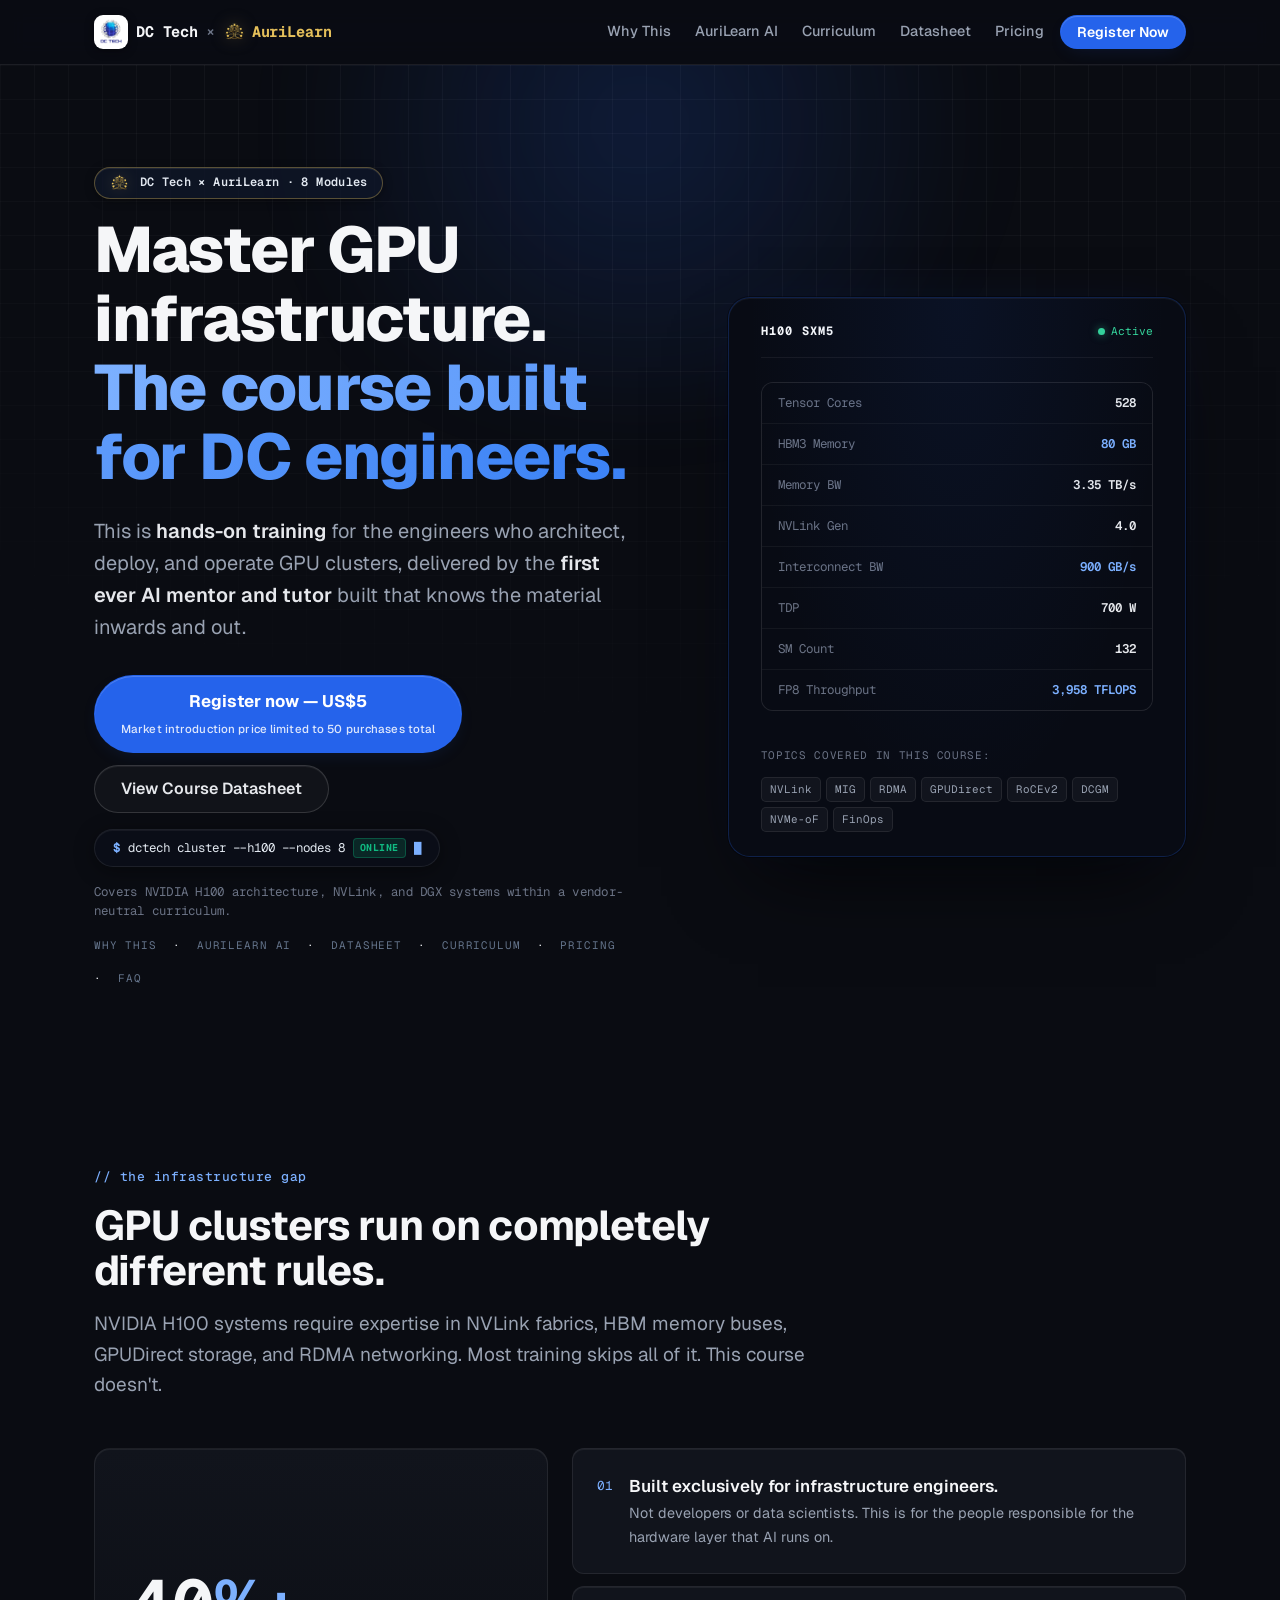
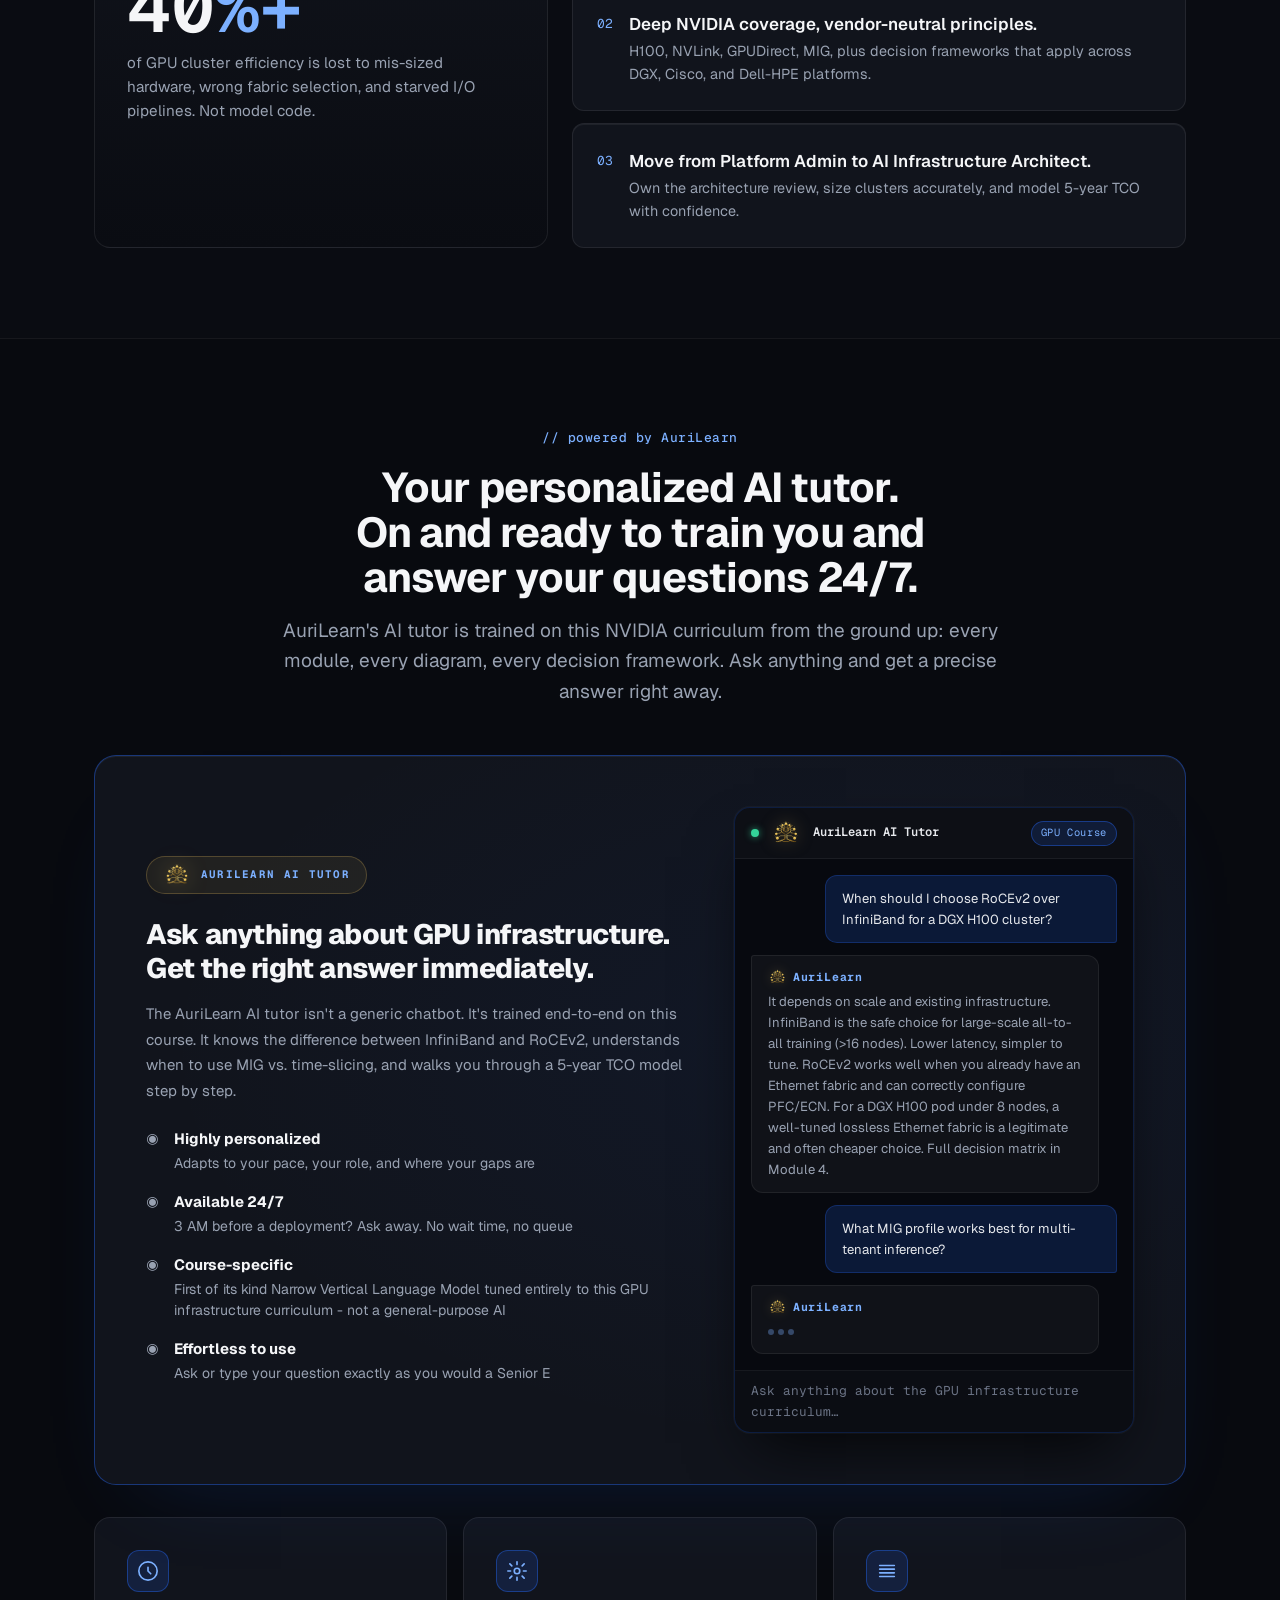
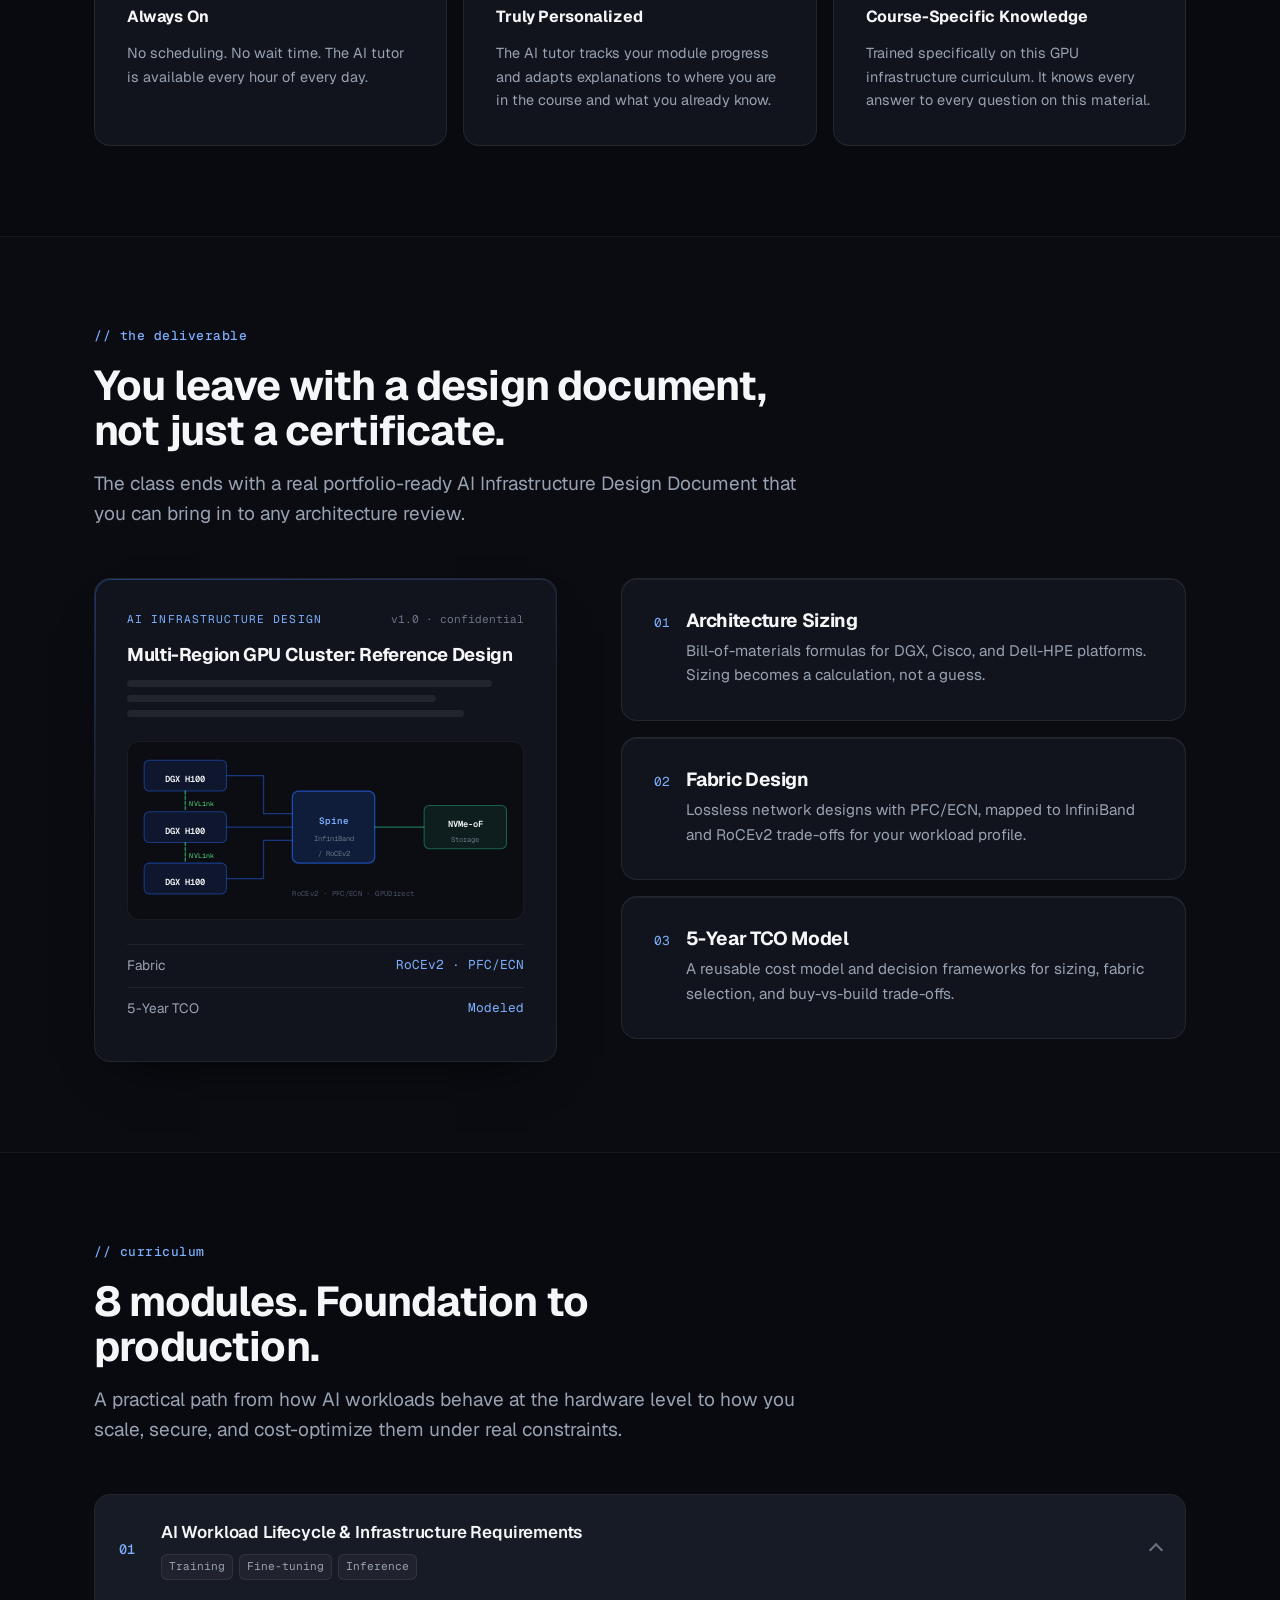
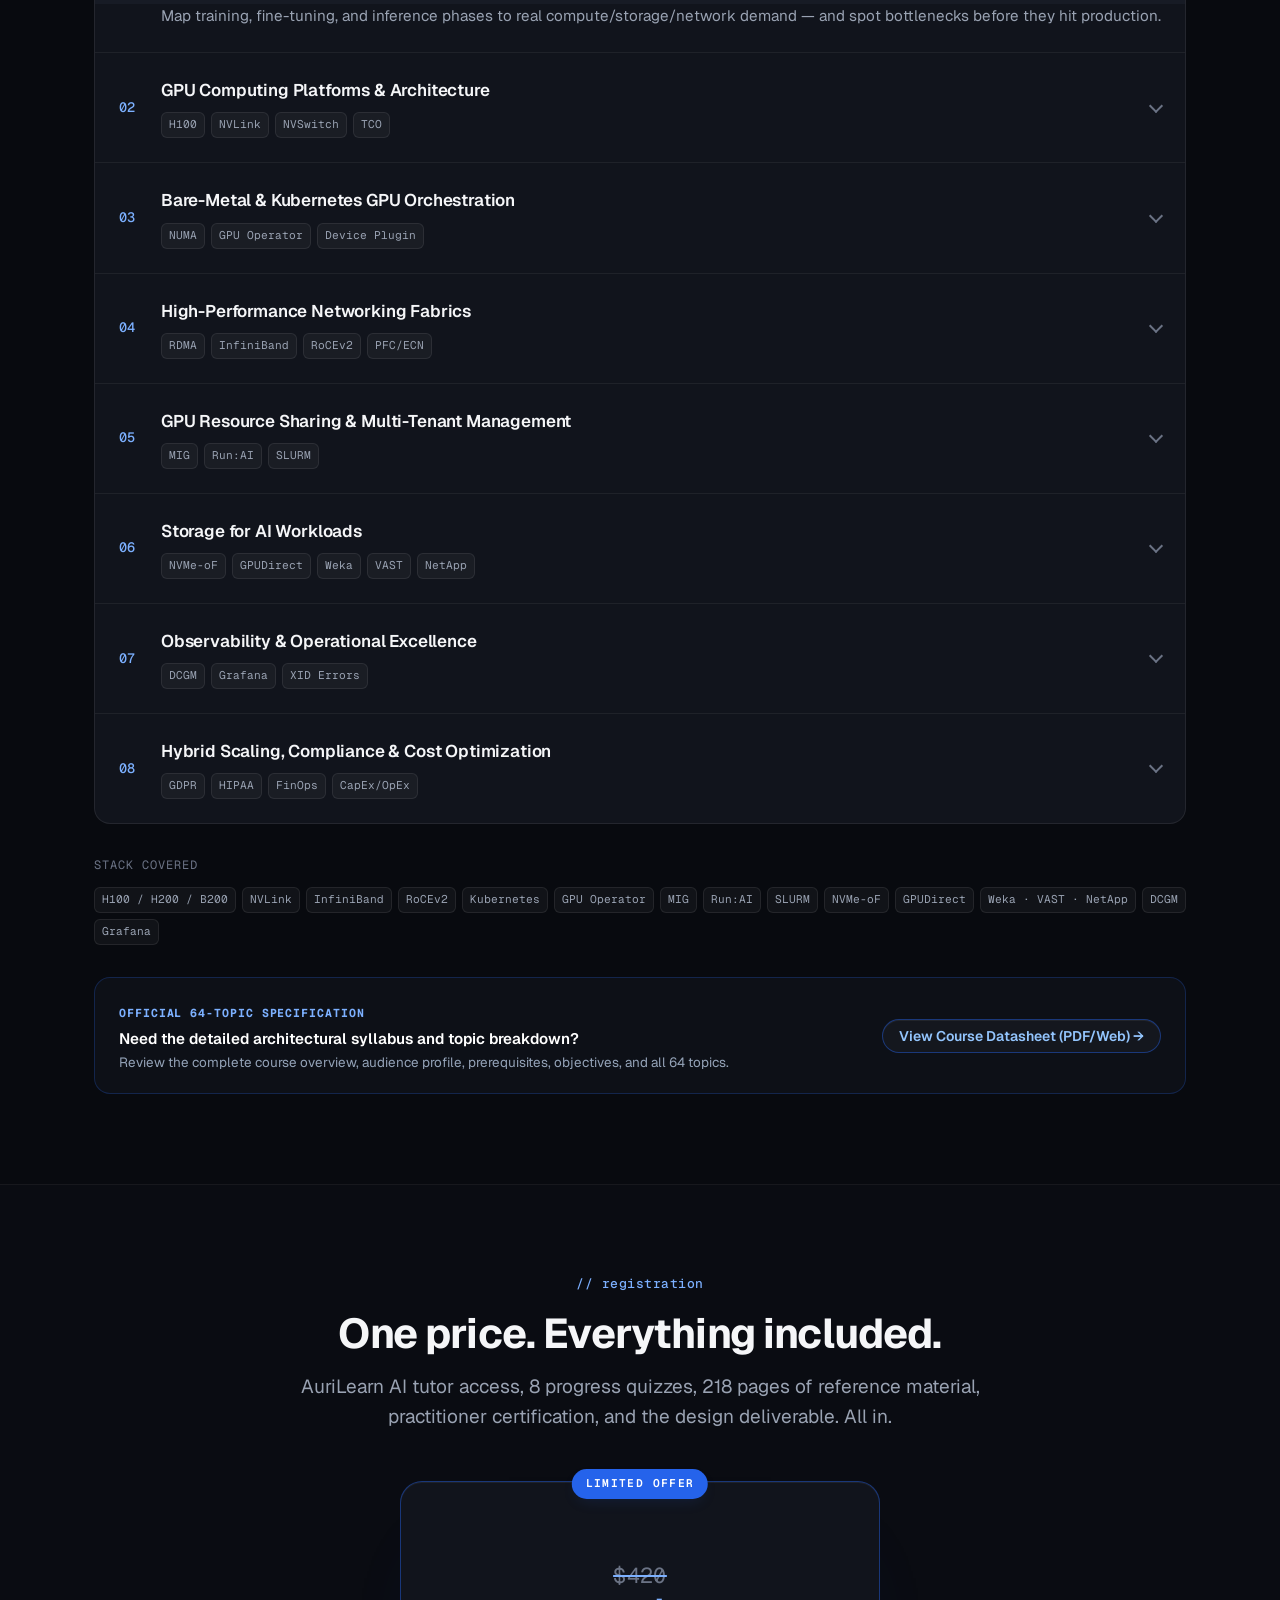
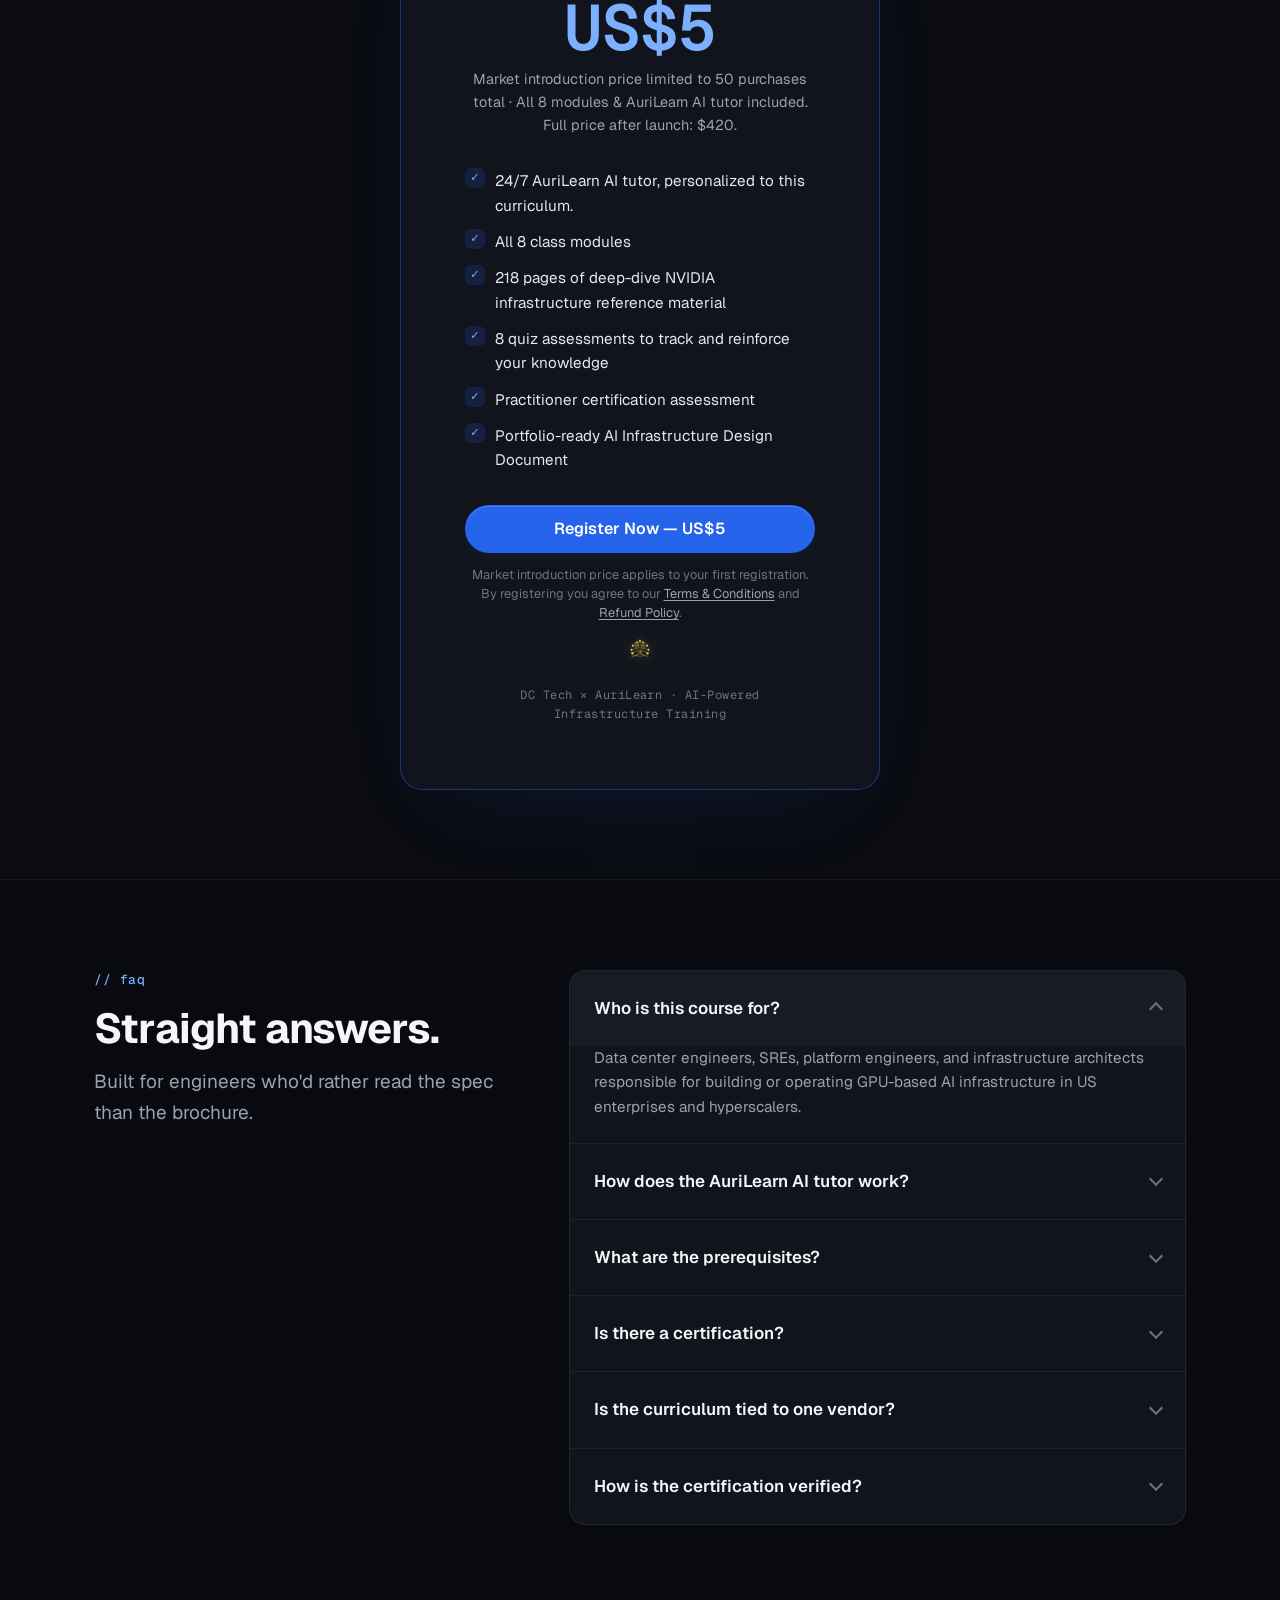
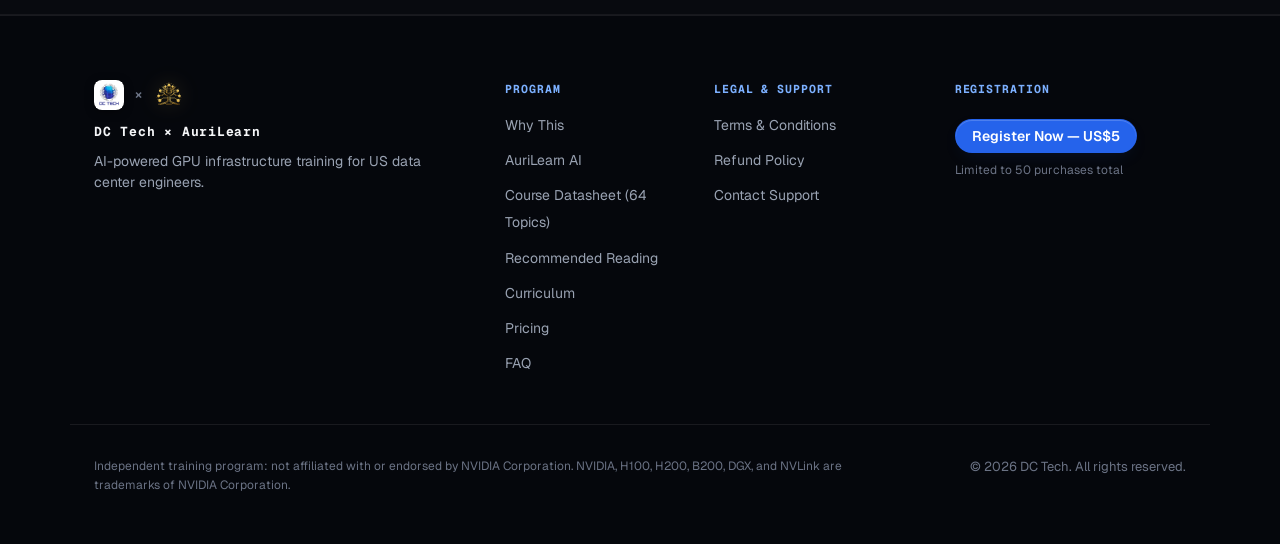
==== index.html @ fe3c1723 "feat: embed Course Agenda 8-Module outcomes matrix in datasheet and sync takeaways across index.html" ====
<!DOCTYPE html>
<html lang="en">
<head>
  <meta charset="UTF-8" />
  <meta name="viewport" content="width=device-width, initial-scale=1" />
  <title>GPU Infrastructure Training for Data Center Engineers | DC Tech × AuriLearn</title>
  <meta name="description" content="Hands-on GPU infrastructure training built for data center engineers. Powered by AuriLearn's personalized AI tutor, available 24/7. 8 modules, 218 pages of reference material, and a portfolio-ready design project." />
  <meta name="theme-color" content="#070910" />

  <meta property="og:type" content="website" />
  <meta property="og:title" content="GPU Infrastructure Training for Data Center Engineers" />
  <meta property="og:description" content="Master GPU-accelerated AI infrastructure. Powered by AuriLearn, your personalized AI tutor built into every module. Register for $5." />
  <meta property="og:image" content="assets/og-image.png" />
  <link rel="icon" type="image/png" href="assets/dctech-logo.png" />
  <link rel="apple-touch-icon" href="assets/dctech-logo.png" />

  <link rel="preconnect" href="https://fonts.googleapis.com" />
  <link rel="preconnect" href="https://fonts.gstatic.com" crossorigin />
  <link rel="stylesheet" href="https://fonts.googleapis.com/css2?family=Geist:wght@400;500;600;700;800&family=Geist+Mono:wght@400;500;600&display=swap" />

  <link rel="stylesheet" href="styles.css" />
</head>
<body>
  <a class="skip-link" href="#pricing">Skip to registration</a>

  <!-- NAV -->
  <header class="nav" id="top">
    <div class="container nav__inner">
      <a class="brand" href="#top" aria-label="DC Tech and AuriLearn">
        <span class="brand__chip"><img src="assets/dctech-logo.png" alt="DC Tech" width="30" height="30" /></span>
        <span class="brand__word">DC&nbsp;Tech</span>
        <span class="brand-x">×</span>
        <span class="nav-auri-wrap">
          <img src="assets/aurilearn-tree.svg" alt="AuriLearn" class="nav-auri-logo" width="22" height="22" />
          <span class="brand__word brand__word--auri">AuriLearn</span>
        </span>
      </a>
      <nav class="nav__links" aria-label="Primary">
        <a href="#why">Why This</a>
        <a href="#aurilearn">AuriLearn AI</a>
        <a href="#modules">Curriculum</a>
        <a href="datasheet.html">Datasheet</a>
        <a href="#pricing">Pricing</a>
      </nav>
      <a class="btn btn--primary btn--sm nav__cta js-cta-enroll" href="https://rzp.io/rzp/aJ456hU" target="_blank" rel="noopener noreferrer" data-cta="nav-enroll">Register Now</a>
    </div>
  </header>

  <main id="main">

    <!-- ═══════════════════════════════ HERO ═══════════════════════════════ -->
    <section class="hero">
      <div class="hero__bg" aria-hidden="true">
        <div class="grid-tex"></div>
        <div class="hero__glow"></div>
      </div>
      <div class="container hero__inner">
        <div class="hero__copy">
          <div class="hero__eyebrow-wrap hero-in" style="--d:0s">
            <span class="eyebrow-pill">
              <img src="assets/aurilearn-tree.svg" alt="AuriLearn" class="eyebrow-auri-icon" />
              DC Tech × AuriLearn · 8 Modules
            </span>
          </div>
          <h1 class="hero__title hero-in" style="--d:.1s">
            <span class="hero__title-line">Master GPU infrastructure.</span>
            <span class="accent hero__title-line">The course built for DC&nbsp;engineers.</span>
          </h1>
          <p class="hero__lede hero-in" style="--d:.22s">
            This is <strong>hands-on training</strong> for the engineers who architect, deploy, and operate GPU clusters, delivered by the <strong>first ever AI mentor and tutor</strong> built that knows the material inwards and out.
          </p>
          <div class="hero__actions hero-in" style="--d:.34s">
            <a class="btn btn--primary btn--lg js-cta-enroll" href="https://rzp.io/rzp/aJ456hU" target="_blank" rel="noopener noreferrer" data-cta="hero">
              <span class="btn__main">Register now — US$5</span>
              <span class="btn__sub">Market introduction price limited to 50 purchases total</span>
            </a>
            <a class="btn btn--ghost btn--lg" href="datasheet.html" data-cta="hero-datasheet">
              View Course Datasheet
            </a>
          </div>

          <!-- Sleek CLI terminal preview -->
          <div class="hero__cli hero-in" style="--d:.40s">
            <span class="cli-prompt">$</span>
            <span class="cli-cmd">dctech cluster --h100 --nodes 8</span>
            <span class="cli-status">ONLINE</span>
            <span class="cli-cursor">█</span>
          </div>

          <p class="hero__note hero-in" style="--d:.45s">
            Covers NVIDIA H100 architecture, NVLink, and DGX systems within a vendor-neutral curriculum.
          </p>

          <!-- Minimalist Quick Navigation Bar -->
          <div class="hero__quick-nav hero-in" style="--d:.55s">
            <a href="#why">Why This</a>
            <span>·</span>
            <a href="#aurilearn">AuriLearn AI</a>
            <span>·</span>
            <a href="datasheet.html">Datasheet</a>
            <span>·</span>
            <a href="#modules">Curriculum</a>
            <span>·</span>
            <a href="#pricing">Pricing</a>
            <span>·</span>
            <a href="#faq">FAQ</a>
          </div>
        </div>

        <!-- Hero spec panel -->
        <div class="hero__panel hero-in" style="--d:.28s" aria-hidden="true">
          <div class="hpanel">
            <div class="hpanel__top">
              <span class="hpanel__tag">H100 SXM5</span>
              <span class="hpanel__status">
                <span class="hpanel__dot"></span>Active
              </span>
            </div>
            <div class="hpanel__grid">
              <div class="hpanel__row"><span>Tensor Cores</span><span class="hpanel__val">528</span></div>
              <div class="hpanel__row"><span>HBM3 Memory</span><span class="hpanel__val accent-val">80 GB</span></div>
              <div class="hpanel__row"><span>Memory BW</span><span class="hpanel__val">3.35 TB/s</span></div>
              <div class="hpanel__row"><span>NVLink Gen</span><span class="hpanel__val">4.0</span></div>
              <div class="hpanel__row"><span>Interconnect BW</span><span class="hpanel__val accent-val">900 GB/s</span></div>
              <div class="hpanel__row"><span>TDP</span><span class="hpanel__val">700 W</span></div>
              <div class="hpanel__row"><span>SM Count</span><span class="hpanel__val">132</span></div>
              <div class="hpanel__row"><span>FP8 Throughput</span><span class="hpanel__val accent-val">3,958 TFLOPS</span></div>
            </div>
            <div class="hpanel__modules">
              <span>Topics covered in this course:</span>
              <div class="hpanel__tags">
                <i>NVLink</i><i>MIG</i><i>RDMA</i><i>GPUDirect</i><i>RoCEv2</i><i>DCGM</i><i>NVMe-oF</i><i>FinOps</i>
              </div>
            </div>
          </div>
        </div>
      </div>
    </section>

    <!-- ═══════════════════ WHY THIS COURSE ═══════════════════ -->
    <section class="section" id="why">
      <div class="container">
        <header class="section__head">
          <p class="eyebrow">// the infrastructure gap</p>
          <h2 class="section__title">GPU clusters run on completely different rules.</h2>
          <p class="section__lede">
            NVIDIA H100 systems require expertise in NVLink fabrics, HBM memory buses, GPUDirect storage,
            and RDMA networking. Most training skips all of it. This course doesn't.
          </p>
        </header>
        <div class="problem__grid">
          <div class="statcard">
            <span class="statcard__num">40<span class="statcard__unit">%+</span></span>
            <span class="statcard__label">of GPU cluster efficiency is lost to mis-sized hardware, wrong fabric selection, and starved I/O pipelines. Not model code.</span>
          </div>
          <ul class="movelist">
            <li>
              <span class="movelist__i">01</span>
              <div>
                <strong>Built exclusively for infrastructure engineers.</strong>
                <p>Not developers or data scientists. This is for the people responsible for the hardware layer that AI runs on.</p>
              </div>
            </li>
            <li>
              <span class="movelist__i">02</span>
              <div>
                <strong>Deep NVIDIA coverage, vendor-neutral principles.</strong>
                <p>H100, NVLink, GPUDirect, MIG, plus decision frameworks that apply across DGX, Cisco, and Dell-HPE platforms.</p>
              </div>
            </li>
            <li>
              <span class="movelist__i">03</span>
              <div>
                <strong>Move from Platform Admin to AI Infrastructure Architect.</strong>
                <p>Own the architecture review, size clusters accurately, and model 5-year TCO with confidence.</p>
              </div>
            </li>
          </ul>
        </div>
      </div>
    </section>

    <!-- ═══════════════════ AURILEARN AI TUTOR ═══════════════════ -->
    <section class="section section--alt" id="aurilearn">
      <div class="container">
        <header class="section__head section__head--center">
          <p class="eyebrow">// powered by AuriLearn</p>
          <h2 class="section__title">Your personalized AI tutor.<br/>On and ready to train you and answer your questions 24/7.</h2>
          <p class="section__lede">AuriLearn's AI tutor is trained on this NVIDIA curriculum from the ground up: every module, every diagram, every decision framework. Ask anything and get a precise answer right away.</p>
        </header>

        <div class="auri-hero">
          <div class="auri-hero__inner">

            <div class="auri-hero__left">
              <div class="auri-pill">
                <img src="assets/aurilearn-tree.svg" alt="AuriLearn" class="auri-pill-icon" />
                <span>AURILEARN AI TUTOR</span>
              </div>
              <h3 class="auri-hero__title">Ask anything about GPU infrastructure. Get the right answer immediately.</h3>
              <p class="auri-hero__desc">The AuriLearn AI tutor isn't a generic chatbot. It's trained end-to-end on this course. It knows the difference between InfiniBand and RoCEv2, understands when to use MIG vs. time-slicing, and walks you through a 5-year TCO model step by step.</p>
              <ul class="auri-feats">
                <li>
                  <span class="auri-feat__icon">◉</span>
                  <div><strong>Highly personalized</strong><span>Adapts to your pace, your role, and where your gaps are</span></div>
                </li>
                <li>
                  <span class="auri-feat__icon">◉</span>
                  <div><strong>Available 24/7</strong><span>3 AM before a deployment? Ask away. No wait time, no queue</span></div>
                </li>
                <li>
                  <span class="auri-feat__icon">◉</span>
                  <div><strong>Course-specific</strong><span>First of its kind Narrow Vertical Language Model tuned entirely to this GPU infrastructure curriculum - not a general-purpose AI</span></div>
                </li>
                <li>
                  <span class="auri-feat__icon">◉</span>
                  <div><strong>Effortless to use</strong><span>Ask or type your question exactly as you would a Senior E</span></div>
                </li>
              </ul>
            </div>

            <div class="auri-hero__right">
              <div class="chat-card">
                <div class="chat-card__header">
                  <span class="chat-online"></span>
                  <img src="assets/aurilearn-tree.svg" alt="AuriLearn" class="chat-tree-avatar" />
                  <span class="chat-card__name">AuriLearn AI Tutor</span>
                  <span class="chat-card__badge">GPU Course</span>
                </div>
                <div class="chat-card__body">
                  <div class="chat-msg chat-msg--user">
                    When should I choose RoCEv2 over InfiniBand for a DGX H100 cluster?
                  </div>
                  <div class="chat-msg chat-msg--ai">
                    <span class="chat-msg__from">
                      <img src="assets/aurilearn-tree.svg" alt="AuriLearn" class="chat-msg__tree" />
                      AuriLearn
                    </span>
                    It depends on scale and existing infrastructure. InfiniBand is the safe choice for large-scale all-to-all training (&gt;16 nodes). Lower latency, simpler to tune. RoCEv2 works well when you already have an Ethernet fabric and can correctly configure PFC/ECN. For a DGX H100 pod under 8 nodes, a well-tuned lossless Ethernet fabric is a legitimate and often cheaper choice. Full decision matrix in Module 4.
                  </div>
                  <div class="chat-msg chat-msg--user">
                    What MIG profile works best for multi-tenant inference?
                  </div>
                  <div class="chat-msg chat-msg--ai chat-msg--typing">
                    <span class="chat-msg__from">
                      <img src="assets/aurilearn-tree.svg" alt="AuriLearn" class="chat-msg__tree" />
                      AuriLearn
                    </span>
                    <span class="chat-typing"><span></span><span></span><span></span></span>
                  </div>
                </div>
                <div class="chat-card__input">
                  <span>Ask anything about the GPU infrastructure curriculum…</span>
                </div>
              </div>
            </div>

          </div>
        </div>

        <div class="auri-benefits">
          <div class="auri-benefit">
            <div class="auri-benefit__icon">
              <svg width="22" height="22" viewBox="0 0 24 24" fill="none" stroke="currentColor" stroke-width="1.8" stroke-linecap="round" stroke-linejoin="round"><path d="M12 2a10 10 0 1 0 0 20 10 10 0 0 0 0-20z"/><path d="M12 8v4l3 3"/></svg>
            </div>
            <h4>Always On</h4>
            <p>No scheduling. No wait time. The AI tutor is available every hour of every day.</p>
          </div>
          <div class="auri-benefit">
            <div class="auri-benefit__icon">
              <svg width="22" height="22" viewBox="0 0 24 24" fill="none" stroke="currentColor" stroke-width="1.8" stroke-linecap="round" stroke-linejoin="round"><circle cx="12" cy="12" r="3"/><path d="M12 2v3M12 19v3M4.22 4.22l2.12 2.12M17.66 17.66l2.12 2.12M2 12h3M19 12h3M4.22 19.78l2.12-2.12M17.66 6.34l2.12-2.12"/></svg>
            </div>
            <h4>Truly Personalized</h4>
            <p>The AI tutor tracks your module progress and adapts explanations to where you are in the course and what you already know.</p>
          </div>
          <div class="auri-benefit">
            <div class="auri-benefit__icon">
              <svg width="22" height="22" viewBox="0 0 24 24" fill="none" stroke="currentColor" stroke-width="1.8" stroke-linecap="round" stroke-linejoin="round"><path d="M4 6h16M4 10h16M4 14h16M4 18h16"/></svg>
            </div>
            <h4>Course-Specific Knowledge</h4>
            <p>Trained specifically on this GPU infrastructure curriculum. It knows every answer to every question on this material.</p>
          </div>
        </div>
      </div>
    </section>

    <!-- ═══════════════════ DESIGN DELIVERABLE ═══════════════════ -->
    <section class="section" id="build">
      <div class="container">
        <header class="section__head">
          <p class="eyebrow">// the deliverable</p>
          <h2 class="section__title">You leave with a design document, not just a certificate.</h2>
          <p class="section__lede">The class ends with a real portfolio-ready AI Infrastructure Design Document that you can bring in to any architecture review.</p>
        </header>
        <div class="build__layout">
          <figure class="doc" aria-label="Mock-up of the portfolio-ready design document">
            <div class="doc__head">
              <span class="doc__kicker">AI INFRASTRUCTURE DESIGN</span>
              <span class="doc__meta">v1.0 · confidential</span>
            </div>
            <h3 class="doc__title">Multi-Region GPU Cluster: Reference Design</h3>
            <div class="doc__lines"><i style="width:92%"></i><i style="width:78%"></i><i style="width:85%"></i></div>
            <div class="doc__topo" aria-hidden="true">
              <svg class="topo" viewBox="0 0 360 148" xmlns="http://www.w3.org/2000/svg" fill="none">

                <!-- DGX H100 nodes -->
                <g class="topo__node topo__node--compute">
                  <rect x="4" y="6" width="80" height="30" rx="5"/>
                  <text x="44" y="25" class="topo__label">DGX H100</text>
                </g>
                <g class="topo__node topo__node--compute">
                  <rect x="4" y="56" width="80" height="30" rx="5"/>
                  <text x="44" y="75" class="topo__label">DGX H100</text>
                </g>
                <g class="topo__node topo__node--compute">
                  <rect x="4" y="106" width="80" height="30" rx="5"/>
                  <text x="44" y="125" class="topo__label">DGX H100</text>
                </g>

                <!-- NVLink vertical connectors between DGX nodes -->
                <line class="topo__wire topo__wire--nvlink" x1="44" y1="36" x2="44" y2="56"/>
                <line class="topo__wire topo__wire--nvlink" x1="44" y1="86" x2="44" y2="106"/>
                <text x="48" y="49" class="topo__tag">NVLink</text>
                <text x="48" y="99" class="topo__tag">NVLink</text>

                <!-- DGX → Spine fabric paths -->
                <polyline class="topo__wire" points="84,21 120,21 120,58 148,58"/>
                <polyline class="topo__wire" points="84,71 148,71"/>
                <polyline class="topo__wire" points="84,121 120,121 120,84 148,84"/>

                <!-- Spine / Leaf Switch -->
                <g class="topo__node topo__node--switch">
                  <rect x="148" y="36" width="80" height="70" rx="6"/>
                  <text x="188" y="66" class="topo__label topo__label--switch">Spine</text>
                  <text x="188" y="83" class="topo__sublabel">InfiniBand</text>
                  <text x="188" y="97" class="topo__sublabel">/ RoCEv2</text>
                </g>

                <!-- Spine → Storage path -->
                <polyline class="topo__wire topo__wire--storage" points="228,71 276,71"/>

                <!-- Storage node -->
                <g class="topo__node topo__node--storage">
                  <rect x="276" y="50" width="80" height="42" rx="5"/>
                  <text x="316" y="69" class="topo__label">NVMe-oF</text>
                  <text x="316" y="84" class="topo__sublabel">Storage</text>
                </g>

                <!-- Fabric label at bottom -->
                <text x="148" y="138" class="topo__fab">RoCEv2 · PFC/ECN · GPUDirect</text>

              </svg>
            </div>
            <div class="doc__row"><span>Fabric</span><span class="mono">RoCEv2 · PFC/ECN</span></div>
            <div class="doc__row"><span>5-Year TCO</span><span class="mono">Modeled</span></div>
          </figure>
          <div class="build__takeaways">
            <article class="card take">
              <span class="take__i">01</span>
              <h3>Architecture Sizing</h3>
              <p>Bill-of-materials formulas for DGX, Cisco, and Dell-HPE platforms. Sizing becomes a calculation, not a guess.</p>
            </article>
            <article class="card take">
              <span class="take__i">02</span>
              <h3>Fabric Design</h3>
              <p>Lossless network designs with PFC/ECN, mapped to InfiniBand and RoCEv2 trade-offs for your workload profile.</p>
            </article>
            <article class="card take">
              <span class="take__i">03</span>
              <h3>5-Year TCO Model</h3>
              <p>A reusable cost model and decision frameworks for sizing, fabric selection, and buy-vs-build trade-offs.</p>
            </article>
          </div>
        </div>
      </div>
    </section>

    <!-- ═══════════════════ MODULES ═══════════════════ -->
    <section class="section section--alt" id="modules">
      <div class="container">
        <header class="section__head">
          <p class="eyebrow">// curriculum</p>
          <h2 class="section__title">8 modules. Foundation to production.</h2>
          <p class="section__lede">A practical path from how AI workloads behave at the hardware level to how you scale, secure, and cost-optimize them under real constraints.</p>
        </header>
        <div class="modules">
          <details class="module" name="modules" open>
            <summary>
              <span class="module__no">01</span>
              <span class="module__head"><span class="module__title">AI Workload Lifecycle &amp; Infrastructure Requirements</span><span class="module__tags"><i>Training</i><i>Fine-tuning</i><i>Inference</i></span></span>
              <span class="module__chev" aria-hidden="true"></span>
            </summary>
            <div class="module__body">Map training, fine-tuning, and inference phases to real compute/storage/network demand — and spot bottlenecks before they hit production.</div>
          </details>
          <details class="module" name="modules">
            <summary>
              <span class="module__no">02</span>
              <span class="module__head"><span class="module__title">GPU Computing Platforms &amp; Architecture</span><span class="module__tags"><i>H100</i><i>NVLink</i><i>NVSwitch</i><i>TCO</i></span></span>
              <span class="module__chev" aria-hidden="true"></span>
            </summary>
            <div class="module__body">H100 architecture, NVLink/NVSwitch topology, GPU sizing formulas, and a DGX vs. Cisco vs. Dell-HPE platform comparison with full TCO modeling.</div>
          </details>
          <details class="module" name="modules">
            <summary>
              <span class="module__no">03</span>
              <span class="module__head"><span class="module__title">Bare-Metal &amp; Kubernetes GPU Orchestration</span><span class="module__tags"><i>NUMA</i><i>GPU Operator</i><i>Device Plugin</i></span></span>
              <span class="module__chev" aria-hidden="true"></span>
            </summary>
            <div class="module__body">BIOS/NUMA tuning, CUDA driver management, and NVIDIA GPU Operator — turning raw GPU hardware into reliable, schedulable Kubernetes infrastructure.</div>
          </details>
          <details class="module" name="modules">
            <summary>
              <span class="module__no">04</span>
              <span class="module__head"><span class="module__title">High-Performance Networking Fabrics</span><span class="module__tags"><i>RDMA</i><i>InfiniBand</i><i>RoCEv2</i><i>PFC/ECN</i></span></span>
              <span class="module__chev" aria-hidden="true"></span>
            </summary>
            <div class="module__body">RDMA, GPUDirect, InfiniBand vs. RoCEv2, lossless fabric design, and NCCL — the fabric layer that decides whether distributed training actually scales.</div>
          </details>
          <details class="module" name="modules">
            <summary>
              <span class="module__no">05</span>
              <span class="module__head"><span class="module__title">GPU Resource Sharing &amp; Multi-Tenant Management</span><span class="module__tags"><i>MIG</i><i>Run:AI</i><i>SLURM</i></span></span>
              <span class="module__chev" aria-hidden="true"></span>
            </summary>
            <div class="module__body">MIG partitioning, RBAC, quota enforcement, and Run:AI/SLURM scheduling for fairly sharing GPU capacity across teams.</div>
          </details>
          <details class="module" name="modules">
            <summary>
              <span class="module__no">06</span>
              <span class="module__head"><span class="module__title">Storage for AI Workloads</span><span class="module__tags"><i>NVMe-oF</i><i>GPUDirect</i><i>Weka</i><i>VAST</i><i>NetApp</i></span></span>
              <span class="module__chev" aria-hidden="true"></span>
            </summary>
            <div class="module__body">NVMe-oF architecture, VAST/Weka/DDN/NetApp comparisons, and checkpoint strategy for I/O that keeps GPUs fed, not starved.</div>
          </details>
          <details class="module" name="modules">
            <summary>
              <span class="module__no">07</span>
              <span class="module__head"><span class="module__title">Observability &amp; Operational Excellence</span><span class="module__tags"><i>DCGM</i><i>Grafana</i><i>XID Errors</i></span></span>
              <span class="module__chev" aria-hidden="true"></span>
            </summary>
            <div class="module__body">DCGM-to-Grafana monitoring, XID error diagnosis, and incident runbooks for running GPU fleets in production.</div>
          </details>
          <details class="module" name="modules">
            <summary>
              <span class="module__no">08</span>
              <span class="module__head"><span class="module__title">Hybrid Scaling, Compliance &amp; Cost Optimization</span><span class="module__tags"><i>GDPR</i><i>HIPAA</i><i>FinOps</i><i>CapEx/OpEx</i></span></span>
              <span class="module__chev" aria-hidden="true"></span>
            </summary>
            <div class="module__body">On-prem/cloud/edge placement, GDPR/HIPAA/FedRAMP data residency, and FinOps-driven TCO modeling.</div>
          </details>
        </div>
        <p class="stack" aria-label="Stack covered">
          <span class="stack__label">Stack covered</span>
          <span class="stack__tags">
            <i>H100 / H200 / B200</i><i>NVLink</i><i>InfiniBand</i><i>RoCEv2</i><i>Kubernetes</i><i>GPU Operator</i><i>MIG</i><i>Run:AI</i><i>SLURM</i><i>NVMe-oF</i><i>GPUDirect</i><i>Weka · VAST · NetApp</i><i>DCGM</i><i>Grafana</i>
          </span>
        </p>

        <!-- Complete 64-topic datasheet banner -->
        <div class="datasheet-banner" style="margin-top:var(--s-6); padding:20px 24px; background:#0D1017; border:1px solid rgba(37,99,235,.25); border-radius:var(--r-lg); display:flex; align-items:center; justify-content:space-between; flex-wrap:wrap; gap:16px;">
          <div>
            <span style="font-family:var(--font-mono); font-size:.72rem; color:var(--accent-text); font-weight:700; text-transform:uppercase; letter-spacing:.08em;">Official 64-Topic Specification</span>
            <p style="font-size:.95rem; font-weight:600; color:#fff; margin-top:2px;">Need the detailed architectural syllabus and topic breakdown?</p>
            <p style="font-size:.84rem; color:#94A3B8;">Review the complete course overview, audience profile, prerequisites, objectives, and all 64 topics.</p>
          </div>
          <a class="btn btn--ghost btn--sm" href="datasheet.html" style="border-color:var(--accent-line); color:#93C5FD;">View Course Datasheet (PDF/Web) →</a>
        </div>
      </div>
    </section>

    <!-- ═══════════════════ PRICING ═══════════════════ -->
    <section class="section" id="pricing">
      <div class="container">
        <header class="section__head section__head--center">
          <p class="eyebrow">// registration</p>
          <h2 class="section__title">One price. Everything included.</h2>
          <p class="section__lede">AuriLearn AI tutor access, 8 progress quizzes, 218 pages of reference material, practitioner certification, and the design deliverable. All in.</p>
        </header>
        <div class="price">
          <div class="price__badge">LIMITED OFFER</div>
          <div class="price__amount price__amount--free">
            <span class="price__strike">$420</span>
            <span class="price__num">US$5</span>
          </div>
          <p class="price__note">Market introduction price limited to 50 purchases total · All 8 modules &amp; AuriLearn AI tutor included. Full price after launch: $420.</p>
          <ul class="price__list">
            <li>24/7 AuriLearn AI tutor, personalized to this curriculum.</li>
            <li>All 8 class modules</li>
            <li>218 pages of deep-dive NVIDIA infrastructure reference material</li>
            <li>8 quiz assessments to track and reinforce your knowledge</li>
            <li>Practitioner certification assessment</li>
            <li>Portfolio-ready AI Infrastructure Design Document</li>
          </ul>
          <a class="btn btn--primary btn--lg btn--block js-cta-enroll" href="https://rzp.io/rzp/aJ456hU" target="_blank" rel="noopener noreferrer" data-cta="pricing">Register Now — US$5</a>
          <p class="price__terms">Market introduction price applies to your first registration. By registering you agree to our <a href="terms.html">Terms &amp; Conditions</a> and <a href="terms.html#refunds">Refund Policy</a>.</p>
          <div class="price__trust-wrap">
            <img src="assets/aurilearn-tree.svg" alt="AuriLearn" class="price-auri-tree" />
            <p class="price__trust">DC Tech × AuriLearn · AI-Powered Infrastructure Training</p>
          </div>
        </div>
      </div>
    </section>

    <!-- ═══════════════════ FAQ ═══════════════════ -->
    <section class="section section--alt" id="faq">
      <div class="container faq__layout">
        <header class="section__head">
          <p class="eyebrow">// faq</p>
          <h2 class="section__title">Straight answers.</h2>
          <p class="section__lede">Built for engineers who'd rather read the spec than the brochure.</p>
        </header>
        <div class="faq">
          <details class="qa" name="faq" open>
            <summary>Who is this course for?<span class="module__chev" aria-hidden="true"></span></summary>
            <div class="qa__body">Data center engineers, SREs, platform engineers, and infrastructure architects responsible for building or operating GPU-based AI infrastructure in US enterprises and hyperscalers.</div>
          </details>
          <details class="qa" name="faq">
            <summary>How does the AuriLearn AI tutor work?<span class="module__chev" aria-hidden="true"></span></summary>
            <div class="qa__body">AuriLearn's AI tutor is trained specifically on this GPU curriculum, not a general chatbot. Ask questions in plain English and get precise, course-specific answers right away, 24/7. It tracks your progress through each module and adapts to where you are.</div>
          </details>
          <details class="qa" name="faq">
            <summary>What are the prerequisites?<span class="module__chev" aria-hidden="true"></span></summary>
            <div class="qa__body">Solid working knowledge of Linux, Kubernetes, and enterprise data center basics. This program is built for experienced infrastructure professionals, not beginners.</div>
          </details>
          <details class="qa" name="faq">
            <summary>Is there a certification?<span class="module__chev" aria-hidden="true"></span></summary>
            <div class="qa__body">Yes. A DC Tech AI Infrastructure Practitioner certification, awarded on successful completion of the case-study assessment and verified through AuriLearn's credential system.</div>
          </details>
          <details class="qa" name="faq">
            <summary>Is the curriculum tied to one vendor?<span class="module__chev" aria-hidden="true"></span></summary>
            <div class="qa__body">No. This is an independent, vendor-neutral program: not affiliated with or endorsed by NVIDIA Corporation. It covers NVIDIA H100/NVLink in depth alongside decision frameworks for DGX, Cisco, and Dell-HPE, so what you learn applies across the platforms used in real US enterprise data centers.</div>
          </details>
          <details class="qa" name="faq">
            <summary>How is the certification verified?<span class="module__chev" aria-hidden="true"></span></summary>
            <div class="qa__body">A shareable digital credential with a verification link, issued through AuriLearn upon passing the case-study assessment.</div>
          </details>
        </div>
      </div>
    </section>

  </main>

  <!-- FOOTER -->
  <footer class="footer">
    <div class="container footer__grid">
      <!-- Brand & Tagline -->
      <div class="footer__brand-col">
        <div class="footer__brand-lockup">
          <a class="brand" href="#top" aria-label="DC Tech home">
            <span class="brand__chip brand__chip--sm"><img src="assets/dctech-logo.png" alt="DC Tech" width="26" height="26" /></span>
          </a>
          <span class="brand-x">×</span>
          <img src="assets/aurilearn-tree.svg" alt="AuriLearn" class="footer-auri-tree" />
        </div>
        <p class="footer__brand-name">DC Tech × AuriLearn</p>
        <p class="footer__tag">AI-powered GPU infrastructure training for US data center engineers.</p>
      </div>

      <!-- Links Grid -->
      <div class="footer__links-wrap">
        <div class="footer__nav-group">
          <p class="footer__group-title">Program</p>
          <ul class="footer__nav-list">
            <li><a href="#why">Why This</a></li>
            <li><a href="#aurilearn">AuriLearn AI</a></li>
            <li><a href="datasheet.html">Course Datasheet (64 Topics)</a></li>
            <li><a href="reading-list.html">Recommended Reading</a></li>
            <li><a href="#modules">Curriculum</a></li>
            <li><a href="#pricing">Pricing</a></li>
            <li><a href="#faq">FAQ</a></li>
          </ul>
        </div>

        <div class="footer__nav-group">
          <p class="footer__group-title">Legal &amp; Support</p>
          <ul class="footer__nav-list">
            <li><a href="terms.html">Terms &amp; Conditions</a></li>
            <li><a href="terms.html#refunds">Refund Policy</a></li>
            <li><a href="terms.html#contact">Contact Support</a></li>
          </ul>
        </div>
      </div>

      <!-- Action -->
      <div class="footer__action-col">
        <p class="footer__group-title">Registration</p>
        <a class="btn btn--primary btn--sm js-cta-enroll" href="https://rzp.io/rzp/aJ456hU" target="_blank" rel="noopener noreferrer" data-cta="footer">Register Now — US$5</a>
        <span class="footer__action-sub">Limited to 50 purchases total</span>
      </div>
    </div>

    <!-- Disclosure & Bottom Row -->
    <div class="container footer__bottom">
      <p class="footer__disclosure">
        Independent training program: not affiliated with or endorsed by NVIDIA Corporation. NVIDIA, H100, H200, B200, DGX, and NVLink are trademarks of NVIDIA Corporation.
      </p>
      <div class="footer__base">
        <p>© <span id="year">2026</span> DC Tech. All rights reserved.</p>
      </div>
    </div>
  </footer>

  <script src="script.js" defer></script>
</body>
</html>
---- styles.css ----
/* =================================================================
   DC Tech — GPU-Accelerated AI Infrastructure (full dark "engineering" mode)
   Dark palette ramp + elevation recipe derived from Linear / Railway / Oxide.
   Brand accent = DC Tech blue. Mono (Geist Mono) used as an accent only.
   ================================================================= */

:root {
  /* surfaces — tinted near-black, ~+4% lightness per step */
  --bg:         #0A0C12;
  --surface-1:  #11141C;   /* cards, panels */
  --surface-2:  #171B25;   /* raised / hover / nested */
  --surface-3:  #1E2430;   /* terminal body, deepest inset */

  /* borders & highlight (white-alpha so they adapt to any backdrop) */
  --border:        rgba(255, 255, 255, .08);
  --border-strong: rgba(255, 255, 255, .15);
  --divider:       rgba(255, 255, 255, .06);
  --highlight:     rgba(255, 255, 255, .06);   /* inset top edge = "raised" */

  /* text */
  --text:        #E6E8EC;   /* body (~90% white) */
  --text-strong: #F5F6F8;   /* headlines */
  --text-muted:  #99A2B2;   /* secondary (a11y floor on near-black) */
  --text-faint:  #6B7385;   /* labels only, never body */

  /* accent — DC Tech blue */
  --accent:        #2563EB;
  --accent-bright: #3B82F6;
  --accent-text:   #7CB0FF;   /* lightened for links/text on dark */
  --accent-soft:   rgba(37, 99, 235, .16);   /* badge/selected fills */
  --accent-line:   rgba(37, 99, 235, .45);    /* lit borders */
  --accent-glow:   rgba(37, 99, 235, .18);

  --ok: #34D399;

  /* type */
  --font-sans: "Geist", ui-sans-serif, system-ui, -apple-system, "Segoe UI", Roboto, sans-serif;
  --font-mono: "Geist Mono", ui-monospace, "SF Mono", "JetBrains Mono", Menlo, Consolas, monospace;

  --fs-eyebrow: .8125rem;
  --fs-body:   1.0625rem;
  --fs-lede:   clamp(1.0625rem, 1rem + .35vw, 1.1875rem);
  --fs-h3:     1.1875rem;
  --fs-h2:     clamp(1.7rem, 1.25rem + 2.1vw, 2.6rem);
  --fs-h1:     clamp(2.3rem, 1.4rem + 4.4vw, 4rem);

  --s-1: 4px;  --s-2: 8px;  --s-3: 12px; --s-4: 16px; --s-5: 24px;
  --s-6: 32px; --s-7: 48px; --s-8: 64px; --s-9: 96px; --s-10: 128px;

  --r-sm: 8px; --r-md: 12px; --r-lg: 16px; --r-xl: 22px; --r-pill: 999px;
  --container: 1140px;
  --ease: cubic-bezier(.4, 0, .2, 1);
}

/* ---------- reset / base ---------- */
*, *::before, *::after { box-sizing: border-box; }
* { margin: 0; }
html { -webkit-text-size-adjust: 100%; scroll-behavior: smooth; overflow-x: hidden; max-width: 100vw; }
@media (prefers-reduced-motion: reduce) {
  html { scroll-behavior: auto; }
  * { animation-duration: .001ms !important; transition-duration: .001ms !important; }
}
body {
  font-family: var(--font-sans);
  font-size: var(--fs-body);
  line-height: 1.6;
  color: var(--text);
  background: var(--bg);
  -webkit-font-smoothing: antialiased;
  text-rendering: optimizeLegibility;
  overflow-x: hidden;
  max-width: 100vw;
  position: relative;
}
img { max-width: 100%; height: auto; display: block; }
a { color: inherit; text-decoration: none; }
h1, h2, h3 { line-height: 1.08; letter-spacing: -.02em; font-weight: 700; color: var(--text-strong); }

::selection { background: var(--accent-soft); color: #fff; }
:focus-visible { outline: 2px solid var(--accent-text); outline-offset: 3px; border-radius: 5px; }

.container { width: 100%; max-width: var(--container); margin-inline: auto; padding-inline: var(--s-5); }
.mono { font-family: var(--font-mono); }

.skip-link {
  position: absolute; left: var(--s-4); top: -100px; z-index: 100;
  background: var(--accent); color: #fff; padding: var(--s-3) var(--s-4);
  border-radius: var(--r-sm); transition: top .2s var(--ease);
}
.skip-link:focus { top: var(--s-4); }

/* ---------- eyebrow (mono engineering label) ---------- */
.eyebrow {
  font-family: var(--font-mono);
  font-size: var(--fs-eyebrow); font-weight: 500;
  letter-spacing: .04em; color: var(--accent-text);
  margin-bottom: var(--s-4);
}

/* ---------- buttons ---------- */
.btn {
  display: inline-flex; align-items: center; justify-content: center; gap: var(--s-2);
  font-family: inherit; font-weight: 600; font-size: .9375rem; line-height: 1;
  padding: 12px 20px; border: 1px solid transparent; border-radius: var(--r-pill);
  cursor: pointer; white-space: nowrap;
  transition: transform .16s var(--ease), background .16s var(--ease), border-color .16s var(--ease), box-shadow .16s var(--ease);
}
.btn--primary {
  background: var(--accent); color: #fff;
  box-shadow: inset 0 1px 0 rgba(255, 255, 255, .18), 0 6px 20px -8px var(--accent-glow);
}
.btn--primary:hover { background: var(--accent-bright); transform: translateY(-2px); box-shadow: inset 0 1px 0 rgba(255, 255, 255, .22), 0 10px 26px -8px var(--accent-glow); }
.btn--primary:active { transform: translateY(0); }
.btn--ghost {
  background: rgba(255, 255, 255, .03); color: var(--text);
  border-color: var(--border-strong);
  box-shadow: inset 0 1px 0 var(--highlight);
}
.btn--ghost:hover { background: rgba(255, 255, 255, .07); border-color: var(--accent-line); transform: translateY(-2px); }
.btn--lg { padding: 15px 26px; font-size: 1rem; }
.btn--sm { padding: 9px 16px; font-size: .875rem; }
.btn--block { width: 100%; }
.btn__tag {
  font-family: var(--font-mono); font-size: .625rem; font-weight: 600; letter-spacing: .06em;
  padding: 3px 6px; border-radius: 5px; background: rgba(255, 255, 255, .1); color: var(--text-muted);
}

/* ---------- faint tech grid texture ---------- */
.grid-tex {
  position: absolute; inset: 0;
  background-image:
    linear-gradient(rgba(255, 255, 255, .035) 1px, transparent 1px),
    linear-gradient(90deg, rgba(255, 255, 255, .035) 1px, transparent 1px);
  background-size: 34px 34px;
  mask-image: radial-gradient(110% 90% at 50% 0%, #000 30%, transparent 78%);
  -webkit-mask-image: radial-gradient(110% 90% at 50% 0%, #000 30%, transparent 78%);
}

/* ---------- section scaffolding ---------- */
.section { padding-block: clamp(var(--s-8), 7vw, var(--s-10)); position: relative; }
.section--alt { background: #080A0F; border-block: 1px solid var(--divider); }
.section__head { max-width: 720px; margin-bottom: var(--s-7); }
.section__head--center { margin-inline: auto; text-align: center; }
.section__title { font-size: var(--fs-h2); margin-bottom: var(--s-4); }
.section__lede { font-size: var(--fs-lede); color: var(--text-muted); }

/* ---------- NAV ---------- */
.nav {
  position: sticky; top: 0; z-index: 50;
  background: rgba(10, 12, 18, .72);
  backdrop-filter: saturate(160%) blur(12px); -webkit-backdrop-filter: saturate(160%) blur(12px);
  border-bottom: 1px solid var(--border);
}
.nav__inner { display: flex; align-items: center; gap: var(--s-4); height: 64px; }
.brand { display: inline-flex; align-items: center; gap: 8px; text-decoration: none; }
.brand__chip { display: grid; place-items: center; background: #fff; border-radius: 9px; padding: 3px; box-shadow: 0 2px 10px rgba(0, 0, 0, .4); }
.brand__chip img { width: 28px; height: 28px; }
.brand__chip--sm { border-radius: 8px; padding: 2px; }
.brand__chip--sm img { width: 26px; height: 26px; }
.brand__word { font-family: var(--font-mono); font-weight: 700; font-size: .95rem; letter-spacing: -.01em; color: var(--text-strong); }
.brand-x { color: var(--text-faint); font-size: .8rem; font-weight: 600; margin-inline: 1px; }
.nav-auri-wrap { display: inline-flex; align-items: center; gap: 6px; }
.nav-auri-logo { height: 20px; width: auto; display: block; filter: drop-shadow(0 0 8px rgba(229, 192, 91, 0.5)); }
.brand__word--auri { color: #E5C05B; }
@media (max-width: 480px) {
  .brand { gap: 6px; }
  .brand__chip img { width: 24px; height: 24px; }
  .brand__word { font-size: .85rem; }
  .nav-auri-logo { height: 18px; }
}
@media (max-width: 370px) {
  .brand__word--auri { display: none; }
}
.nav__links { display: none; margin-left: auto; gap: var(--s-5); }
.nav__links a { color: var(--text-muted); font-size: .9rem; font-weight: 500; position: relative; padding-block: 4px; transition: color .16s var(--ease); }
.nav__links a::after { content: ""; position: absolute; left: 0; bottom: 0; height: 2px; width: 0; background: var(--accent-text); transition: width .22s var(--ease); }
.nav__links a:hover { color: var(--text-strong); }
.nav__links a:hover::after { width: 100%; }
.nav__cta { margin-left: auto; }
@media (min-width: 900px) { .nav__links { display: inline-flex; } .nav__cta { margin-left: 0; } }

/* ---------- HERO ---------- */
.hero { position: relative; overflow: hidden; padding-block: clamp(var(--s-8), 8vw, 120px) clamp(var(--s-8), 7vw, 104px); }
.hero__bg { position: absolute; inset: 0; pointer-events: none; }
.hero__glow {
  position: absolute; top: -220px; left: 50%; transform: translateX(-50%);
  width: 900px; height: 560px; border-radius: 50%;
  background: radial-gradient(circle, var(--accent-glow), transparent 66%);
  filter: blur(40px);
}
.hero__inner { position: relative; display: grid; grid-template-columns: 1fr; gap: var(--s-8); align-items: center; }
.hero__title { font-size: var(--fs-h1); font-weight: 800; margin-bottom: var(--s-5); }
.hero__title .accent {
  background: linear-gradient(92deg, var(--accent-text), var(--accent-bright));
  -webkit-background-clip: text; background-clip: text; color: transparent;
}
.hero__lede { font-size: var(--fs-lede); color: var(--text-muted); max-width: 600px; }
.hero__lede strong { color: var(--text); font-weight: 600; }
.hero__actions { display: flex; flex-wrap: wrap; gap: var(--s-3); margin-top: var(--s-6); }
.hero__note {
  font-family: var(--font-mono);
  font-size: .78rem;
  color: var(--text-faint);
  letter-spacing: .02em;
  margin-top: var(--s-4);
  max-width: 540px;
  line-height: 1.5;
}

/* Above-fold entrance animation (no IntersectionObserver needed) */
@keyframes hero-in {
  from { opacity: 0; transform: translateY(18px); }
  to   { opacity: 1; transform: none; }
}
.hero-in {
  animation: hero-in .7s cubic-bezier(.22,.68,0,1.2) var(--d, 0s) both;
}

/* -------- specrow (hero stats) -------- */
.specrow {
  display: grid;
  grid-template-columns: repeat(4, 1fr);
  gap: var(--s-3);
  margin-top: var(--s-7);
  padding: 0;
}
.specrow > div {
  display: flex;
  flex-direction: column;
  gap: var(--s-1);
  padding: var(--s-4) var(--s-4) var(--s-3);
  background: var(--surface-1);
  border: 1px solid var(--border);
  border-top: 2px solid var(--accent);
  border-radius: var(--r-md);
  box-shadow: inset 0 1px 0 var(--highlight);
  transition: border-color .2s var(--ease), background .2s var(--ease);
}
.specrow > div:hover {
  border-top-color: var(--accent-bright);
  background: var(--surface-2);
}
.specrow dt {
  font-family: var(--font-mono);
  font-size: clamp(1.6rem, 4vw, 2.2rem);
  font-weight: 700;
  color: var(--text-strong);
  font-variant-numeric: tabular-nums;
  line-height: 1;
  letter-spacing: -.02em;
  /* count-up animation — starts slightly scaled down */
  transition: color .3s var(--ease);
}
.specrow dt.counting { color: var(--accent-text); }
.specrow dd {
  font-size: .72rem;
  color: var(--text-faint);
  text-transform: uppercase;
  letter-spacing: .07em;
  line-height: 1.3;
  margin-top: 2px;
}

/* terminal "course manifest" */
.term {
  background: var(--surface-3); border: 1px solid var(--border); border-radius: var(--r-lg);
  box-shadow: inset 0 1px 0 var(--highlight), 0 30px 60px -30px rgba(0, 0, 0, .8);
  overflow: hidden; font-family: var(--font-mono); min-width: 0;
}
.term__bar { display: flex; align-items: center; gap: 7px; padding: 11px var(--s-4); border-bottom: 1px solid var(--divider); background: rgba(255, 255, 255, .02); }
.term__bar span { width: 11px; height: 11px; border-radius: 50%; background: #2a3140; }
.term__bar span:nth-child(1) { background: #ff5f57; } .term__bar span:nth-child(2) { background: #febc2e; } .term__bar span:nth-child(3) { background: #28c840; }
.term__bar em { margin-left: auto; font-style: normal; font-size: .75rem; color: var(--text-faint); }
.term__body { padding: var(--s-5); font-size: .8125rem; line-height: 1.85; color: var(--text-muted); overflow-x: auto; }
.c-prompt { color: var(--accent-text); } .c-arg { color: #fff; } .c-key { color: var(--text); } .c-val { color: var(--accent-text); } .c-ok { color: var(--ok); }
.c-cursor { color: var(--accent-text); animation: blink 1.1s steps(1) infinite; }
@keyframes blink { 50% { opacity: 0; } }


/* =============================================================
   HERO — 2-COLUMN LAYOUT + SPEC PANEL
   ============================================================= */

/* Hero eyebrow row */
.hero__eyebrow-wrap {
  display: flex;
  align-items: center;
  flex-wrap: wrap;
  gap: 10px;
  margin-bottom: var(--s-4);
}
.eyebrow-pill {
  display: inline-flex;
  align-items: center;
  gap: 8px;
  max-width: 100%;
  font-family: var(--font-mono);
  font-size: clamp(.65rem, 2.6vw, .75rem);
  font-weight: 600;
  letter-spacing: .03em;
  color: #E2E8F0;
  background: rgba(15, 23, 42, 0.75);
  border: 1px solid rgba(229, 192, 91, 0.35);
  box-shadow: 0 2px 10px rgba(0, 0, 0, 0.35), inset 0 1px 0 rgba(255, 255, 255, 0.08);
  border-radius: var(--r-pill);
  padding: 5px 14px;
  white-space: nowrap;
  box-sizing: border-box;
}
@media (max-width: 480px) {
  .eyebrow-pill {
    padding: 5px 11px;
    gap: 6px;
    font-size: .66rem;
  }
}
@media (max-width: 370px) {
  .eyebrow-pill {
    font-size: .6rem;
    padding: 4px 9px;
  }
}
.eyebrow-badge {
  display: inline-flex;
  align-items: center;
  height: 30px;
  font-family: var(--font-mono);
  font-size: .72rem;
  font-weight: 700;
  letter-spacing: .08em;
  color: var(--accent-text);
  background: var(--accent-soft);
  border: 1px solid var(--accent-line);
  border-radius: var(--r-pill);
  padding: 0 12px;
}
.eyebrow-pill-text {
  display: inline-flex;
  align-items: center;
  height: 30px;
  font-family: var(--font-mono);
  font-size: .72rem;
  font-weight: 600;
  color: var(--text-muted);
}
.eyebrow-sep {
  color: var(--text-faint);
  font-size: 1rem;
  line-height: 1;
}

/* Btn sub-label & main text */
.hero__actions .btn {
  white-space: normal;
  display: flex;
  flex-direction: column;
  align-items: center;
  justify-content: center;
  text-align: center;
}
.btn__main {
  display: block;
  font-size: 1.05rem;
  font-weight: 700;
  line-height: 1.2;
}
.btn__sub {
  display: block;
  font-size: .72rem;
  font-weight: 500;
  opacity: .85;
  letter-spacing: .01em;
  margin-top: 3px;
  line-height: 1.3;
  white-space: normal;
  text-align: center;
  max-width: 100%;
}



/* Desktop 2-column hero */
@media (min-width: 960px) {
  .hero__inner {
    grid-template-columns: 1.22fr 0.95fr;
    gap: var(--s-8);
    align-items: center;
  }
}

/* ── Hero spec panel (right column) ── */
.hero__panel {
  display: none;
}
@media (min-width: 960px) {
  .hero__panel { display: block; }
}

.hpanel {
  background: #080B14;
  border: 1px solid rgba(37,99,235,.25);
  border-radius: var(--r-xl);
  padding: var(--s-5) var(--s-6);
  box-shadow:
    inset 0 1px 0 rgba(255,255,255,.05),
    0 0 0 1px rgba(0,0,0,.4),
    0 40px 80px -30px rgba(0,0,0,.8),
    0 0 60px -20px rgba(37,99,235,.12);
  position: relative;
  overflow: hidden;
}
.hpanel::before {
  content: '';
  position: absolute;
  inset: 0;
  background: radial-gradient(ellipse at 50% 0%, rgba(37,99,235,.08) 0%, transparent 65%);
  pointer-events: none;
}
.hpanel__top {
  display: flex;
  justify-content: space-between;
  align-items: center;
  margin-bottom: var(--s-5);
  padding-bottom: var(--s-4);
  border-bottom: 1px solid rgba(255,255,255,.06);
}
.hpanel__tag {
  font-family: var(--font-mono);
  font-size: .75rem;
  font-weight: 700;
  letter-spacing: .1em;
  color: var(--text-strong);
  text-transform: uppercase;
}
.hpanel__status {
  display: flex;
  align-items: center;
  gap: 6px;
  font-family: var(--font-mono);
  font-size: .7rem;
  color: var(--ok);
}
.hpanel__dot {
  width: 7px;
  height: 7px;
  border-radius: 50%;
  background: var(--ok);
  box-shadow: 0 0 8px rgba(52,211,153,.6);
  animation: hpanel-pulse 2s ease-in-out infinite;
}
@keyframes hpanel-pulse {
  0%, 100% { opacity: 1; }
  50% { opacity: .4; }
}
.hpanel__grid {
  display: grid;
  gap: 1px;
  background: rgba(255,255,255,.05);
  border: 1px solid rgba(255,255,255,.06);
  border-radius: var(--r-md);
  overflow: hidden;
  margin-bottom: var(--s-5);
}
.hpanel__row {
  display: flex;
  justify-content: space-between;
  align-items: center;
  padding: 10px var(--s-4);
  background: #080B14;
  font-family: var(--font-mono);
  font-size: .78rem;
  transition: background .12s;
}
.hpanel__row:hover { background: rgba(37,99,235,.07); }
.hpanel__row > span:first-child { color: var(--text-faint); }
.hpanel__val { color: var(--text); font-weight: 600; }
.hpanel__val.accent-val { color: var(--accent-text); }
.hpanel__modules { padding-top: var(--s-3); }
.hpanel__modules > span {
  font-family: var(--font-mono);
  font-size: .68rem;
  letter-spacing: .06em;
  color: var(--text-faint);
  text-transform: uppercase;
  display: block;
  margin-bottom: var(--s-3);
}
.hpanel__tags {
  display: flex;
  flex-wrap: wrap;
  gap: 5px;
}
.hpanel__tags i {
  font-family: var(--font-mono);
  font-style: normal;
  font-size: .68rem;
  color: var(--text-muted);
  background: rgba(255,255,255,.04);
  border: 1px solid rgba(255,255,255,.08);
  border-radius: 5px;
  padding: 3px 8px;
}

/* =============================================================
   AURILEARN AI TUTOR SECTION
   ============================================================= */

/* ── Big AI tutor hero card ── */
.auri-hero {
  background: var(--surface-1);
  border: 1px solid var(--accent-line);
  border-radius: var(--r-xl);
  padding: clamp(var(--s-6), 4vw, var(--s-8));
  margin-bottom: var(--s-7);
  position: relative;
  overflow: hidden;
  box-shadow:
    inset 0 1px 0 rgba(255,255,255,.06),
    0 0 0 1px rgba(0,0,0,.3),
    0 40px 80px -40px rgba(37,99,235,.2);
}
.auri-hero::before {
  content: '';
  position: absolute;
  inset: 0;
  background: radial-gradient(ellipse at 65% 40%, rgba(37,99,235,.07) 0%, transparent 60%);
  pointer-events: none;
}

.auri-hero__inner {
  display: grid;
  grid-template-columns: 1fr;
  gap: var(--s-7);
  position: relative;
}
@media (min-width: 860px) {
  .auri-hero__inner {
    grid-template-columns: 1.15fr .85fr;
    align-items: center;
  }
}

/* Left copy */
.auri-pill {
  display: inline-flex;
  align-items: center;
  gap: 6px;
  font-family: var(--font-mono);
  font-size: .68rem;
  font-weight: 700;
  letter-spacing: .12em;
  text-transform: uppercase;
  color: var(--accent-text);
  background: var(--accent-soft);
  border: 1px solid var(--accent-line);
  border-radius: var(--r-pill);
  padding: 5px 13px;
  margin-bottom: var(--s-5);
}
.auri-hero__title {
  font-size: clamp(1.4rem, 1rem + 1.8vw, 2rem);
  font-weight: 800;
  color: var(--text-strong);
  line-height: 1.15;
  letter-spacing: -.025em;
  margin-bottom: var(--s-4);
}
.auri-hero__desc {
  color: var(--text-muted);
  font-size: .9375rem;
  line-height: 1.7;
  margin-bottom: var(--s-6);
}

/* Feature list */
.auri-feats {
  list-style: none;
  padding: 0;
  display: grid;
  gap: var(--s-4);
}
.auri-feats li {
  display: flex;
  gap: var(--s-4);
  align-items: flex-start;
}
.auri-feat__icon {
  flex-shrink: 0;
  font-size: .9rem;
  color: var(--accent-text);
  margin-top: 1px;
  line-height: 1.5;
}
.auri-feats li div {
  display: flex;
  flex-direction: column;
  gap: 2px;
}
.auri-feats li strong {
  font-size: .9375rem;
  font-weight: 700;
  color: var(--text-strong);
}
.auri-feats li span {
  font-size: .875rem;
  color: var(--text-muted);
  line-height: 1.5;
}

/* ── Chat widget ── */
.auri-hero__right {
  display: flex;
  align-items: center;
  justify-content: center;
}
.chat-card {
  background: #07090F;
  border: 1px solid rgba(37,99,235,.22);
  border-radius: var(--r-lg);
  overflow: hidden;
  width: 100%;
  max-width: 400px;
  box-shadow:
    0 0 0 1px rgba(255,255,255,.03),
    0 30px 60px -20px rgba(0,0,0,.8);
}
.chat-card__header {
  display: flex;
  align-items: center;
  gap: var(--s-3);
  padding: 12px var(--s-4);
  background: rgba(255,255,255,.025);
  border-bottom: 1px solid rgba(255,255,255,.06);
}
.chat-online {
  width: 8px;
  height: 8px;
  border-radius: 50%;
  background: var(--ok);
  flex-shrink: 0;
  box-shadow: 0 0 7px rgba(52,211,153,.7);
  animation: online-pulse 2.2s ease-in-out infinite;
}
@keyframes online-pulse {
  0%, 100% { opacity: 1; }
  50% { opacity: .4; }
}
.chat-card__name {
  font-family: var(--font-mono);
  font-size: .76rem;
  font-weight: 600;
  color: var(--text);
  flex: 1;
}
.chat-card__badge {
  font-family: var(--font-mono);
  font-size: .65rem;
  letter-spacing: .06em;
  color: var(--accent-text);
  background: var(--accent-soft);
  border: 1px solid var(--accent-line);
  border-radius: var(--r-pill);
  padding: 3px 9px;
}
.chat-card__body {
  padding: var(--s-4);
  display: flex;
  flex-direction: column;
  gap: var(--s-3);
}
.chat-msg {
  font-size: .82rem;
  line-height: 1.6;
  padding: var(--s-3) var(--s-4);
}
.chat-msg--user {
  background: rgba(37,99,235,.18);
  border: 1px solid rgba(37,99,235,.28);
  border-radius: 12px 12px 3px 12px;
  color: var(--text);
  margin-left: 20%;
}
.chat-msg--ai {
  background: rgba(255,255,255,.04);
  border: 1px solid rgba(255,255,255,.07);
  border-radius: 3px 12px 12px 12px;
  color: var(--text-muted);
  margin-right: 5%;
}
.chat-msg__from {
  display: block;
  font-family: var(--font-mono);
  font-size: .63rem;
  font-weight: 700;
  color: var(--accent-text);
  letter-spacing: .07em;
  margin-bottom: 5px;
}
/* Typing dots */
.chat-typing {
  display: inline-flex;
  gap: 4px;
  align-items: center;
  padding: 3px 0;
}
.chat-typing span {
  width: 6px;
  height: 6px;
  border-radius: 50%;
  background: var(--accent-text);
  opacity: .35;
  animation: t-bounce .9s ease-in-out infinite;
}
.chat-typing span:nth-child(2) { animation-delay: .18s; }
.chat-typing span:nth-child(3) { animation-delay: .36s; }
@keyframes t-bounce {
  0%, 80%, 100% { transform: translateY(0) scale(.85); opacity: .35; }
  40% { transform: translateY(-4px) scale(1); opacity: 1; }
}
.chat-card__input {
  padding: 10px var(--s-4);
  border-top: 1px solid rgba(255,255,255,.05);
  font-size: .8rem;
  color: var(--text-faint);
  font-family: var(--font-mono);
  background: rgba(255,255,255,.015);
  cursor: text;
}

/* ── 3-up benefits row ── */
.auri-benefits {
  display: grid;
  grid-template-columns: 1fr;
  gap: var(--s-4);
}
@media (min-width: 680px) {
  .auri-benefits { grid-template-columns: repeat(3, 1fr); }
}
.auri-benefit {
  background: var(--surface-1);
  border: 1px solid var(--border);
  border-radius: var(--r-lg);
  padding: var(--s-6);
  display: flex;
  flex-direction: column;
  gap: var(--s-3);
  transition: border-color .18s var(--ease), transform .18s var(--ease);
}
.auri-benefit:hover { border-color: var(--border-strong); transform: translateY(-3px); }
.auri-benefit__icon {
  width: 42px;
  height: 42px;
  display: grid;
  place-items: center;
  background: var(--accent-soft);
  border: 1px solid var(--accent-line);
  border-radius: var(--r-md);
  color: var(--accent-text);
  flex-shrink: 0;
}
.auri-benefit h4 {
  font-size: 1rem;
  font-weight: 700;
  color: var(--text-strong);
  letter-spacing: -.01em;
}
.auri-benefit p {
  font-size: .9rem;
  color: var(--text-muted);
  line-height: 1.65;
}

/* Mobile: hide chat widget on very small screens */
@media (max-width: 480px) {
  .auri-hero__right { display: none; }
}




@keyframes gpu-float {
  0%, 100% { transform: translateY(0px); }
  50%       { transform: translateY(-10px); }
}

.gpu__outer { position: relative; }

/* Package substrate */
.gpu__pkg {
  display: flex;
  gap: 8px;
  align-items: stretch;
  background: #080A10;
  border: 1px solid rgba(37,99,235,.2);
  border-radius: 14px;
  padding: 16px 12px;
  box-shadow:
    0 0 0 1px rgba(255,255,255,.04) inset,
    0 30px 60px -20px rgba(0,0,0,.9),
    0 0 60px -20px rgba(37,99,235,.15);
  position: relative;
}
/* BGA pads along bottom edge */
.gpu__pkg::after {
  content: '';
  position: absolute;
  bottom: -5px; left: 24px; right: 24px; height: 4px;
  background: repeating-linear-gradient(90deg, rgba(37,99,235,.5) 0, rgba(37,99,235,.5) 3px, transparent 3px, transparent 9px);
  border-radius: 2px;
}

/* ── HBM3 Memory Stacks ── */
.gpu__hbm {
  display: flex;
  flex-direction: column;
  align-items: center;
  gap: 5px;
  width: 42px;
  flex-shrink: 0;
}
.gpu__hbm-label {
  font-family: var(--font-mono);
  font-size: .5rem;
  font-weight: 600;
  color: #34D399;
  letter-spacing: .08em;
  margin-bottom: 1px;
}
.gpu__hbm-stack {
  width: 36px;
  flex: 1;
  display: flex;
  flex-direction: column;
  gap: 2px;
  padding: 4px 3px;
  background: rgba(52,211,153,.05);
  border: 1px solid rgba(52,211,153,.18);
  border-radius: 4px;
  position: relative;
  overflow: hidden;
}
/* Shimmer stripe */
.gpu__hbm-stack::after {
  content: '';
  position: absolute;
  left: 0; right: 0;
  top: -50%; height: 35%;
  background: linear-gradient(180deg, transparent, rgba(52,211,153,.18), transparent);
  animation: hbm-shimmer 2.8s ease-in-out infinite;
}
.gpu__hbm-stack:nth-child(2)::after { animation-delay: .9s; }
.gpu__hbm-stack:nth-child(3)::after { animation-delay: 1.8s; }
@keyframes hbm-shimmer {
  0%   { top: -50%; }
  100% { top: 130%; }
}
.gpu__hbm-chip {
  flex: 1;
  min-height: 10px;
  background: linear-gradient(135deg, #081510, #0c1e14);
  border: 1px solid rgba(52,211,153,.12);
  border-radius: 2px;
}

/* ── GPU Compute Die ── */
.gpu__die {
  flex: 1;
  display: flex;
  flex-direction: column;
  gap: 5px;
  background: #0B0D1A;
  border: 1px solid rgba(37,99,235,.18);
  border-radius: 8px;
  padding: 10px 8px;
  min-width: 0;
  min-height: 280px;
  position: relative;
  overflow: hidden;
}
.gpu__die::before {
  content: '';
  position: absolute; inset: 0;
  background: radial-gradient(ellipse at 50% 35%, rgba(37,99,235,.07) 0%, transparent 68%);
  pointer-events: none;
}
.gpu__die-top {
  display: flex;
  justify-content: space-between;
  align-items: center;
  padding-bottom: 6px;
  border-bottom: 1px solid rgba(255,255,255,.05);
}
.gpu__die-brand {
  font-family: var(--font-mono);
  font-size: .5rem;
  font-weight: 700;
  color: rgba(100,170,255,.6);
  letter-spacing: .14em;
}
.gpu__die-model {
  font-family: var(--font-mono);
  font-size: .6rem;
  font-weight: 600;
  color: var(--text-muted);
  letter-spacing: .05em;
}

/* ── SM Core Grid (JS fills this) ── */
.gpu__cores {
  display: grid;
  grid-template-columns: repeat(8, 1fr);
  gap: 2.5px;
  flex: 1;
}
.gpu__core {
  aspect-ratio: 1;
  background: #111526;
  border: 1px solid rgba(255,255,255,.05);
  border-radius: 2px;
  transition: background .12s ease, border-color .12s ease, box-shadow .12s ease;
  position: relative;
}
.gpu__core::after {
  content: '';
  position: absolute;
  inset: 25%;
  border-radius: 1px;
  background: rgba(255,255,255,.04);
}
/* Compute active */
.gpu__core.active {
  background: rgba(37,99,235,.22);
  border-color: rgba(37,99,235,.45);
  box-shadow: 0 0 5px rgba(37,99,235,.35);
}
.gpu__core.active::after { background: rgba(255,255,255,.14); }
/* Hot core */
.gpu__core.hot {
  background: rgba(37,99,235,.45);
  border-color: rgba(120,180,255,.7);
  box-shadow: 0 0 9px rgba(37,99,235,.65), inset 0 1px 0 rgba(255,255,255,.1);
}
.gpu__core.hot::after { background: rgba(255,255,255,.25); }

/* L2 Cache strip */
.gpu__l2 {
  font-family: var(--font-mono);
  font-size: .48rem;
  color: rgba(255,255,255,.18);
  letter-spacing: .08em;
  text-align: center;
  text-transform: uppercase;
  padding: 3px 4px;
  background: rgba(255,255,255,.025);
  border: 1px solid rgba(255,255,255,.06);
  border-radius: 3px;
}

/* NVLink / PCIe interface */
.gpu__nvlink {
  display: flex;
  gap: 3px;
  justify-content: center;
  padding-top: 4px;
  border-top: 1px solid rgba(255,255,255,.05);
}
.gpu__nvlink span {
  flex: 1;
  height: 7px;
  max-width: 28px;
  background: rgba(37,99,235,.18);
  border: 1px solid rgba(37,99,235,.28);
  border-radius: 2px;
  position: relative;
  overflow: hidden;
}
.gpu__nvlink span::after {
  content: '';
  position: absolute;
  top: 0; bottom: 0;
  left: -60%; width: 45%;
  background: linear-gradient(90deg, transparent, rgba(100,180,255,.6), transparent);
  animation: nvlink-pulse 1.6s linear infinite;
}
.gpu__nvlink span:nth-child(2)::after { animation-delay: .27s; }
.gpu__nvlink span:nth-child(3)::after { animation-delay: .54s; }
.gpu__nvlink span:nth-child(4)::after { animation-delay: .81s; }
.gpu__nvlink span:nth-child(5)::after { animation-delay: 1.08s; }
.gpu__nvlink span:nth-child(6)::after { animation-delay: 1.35s; }
@keyframes nvlink-pulse {
  0%   { left: -60%; }
  100% { left: 110%; }
}

/* SVG paths + particles overlay */
.gpu__svg {
  position: absolute;
  inset: 0;
  width: 100%; height: 100%;
  pointer-events: none;
  overflow: visible;
}
.gpu__path {
  fill: none;
  stroke: rgba(37,99,235,.28);
  stroke-width: 1;
  stroke-dasharray: 5 4;
  animation: path-march .8s linear infinite;
}
.gpu__path--r {
  animation-direction: reverse;
}
@keyframes path-march {
  to { stroke-dashoffset: -18; }
}
.gpu__particle {
  fill: rgba(120,190,255,.9);
  filter: drop-shadow(0 0 3px rgba(37,99,235,.9));
}

/* Ambient glow behind the whole chip */
.gpu__glow {
  position: absolute;
  inset: -24px;
  border-radius: 24px;
  background: radial-gradient(ellipse at 50% 55%, rgba(37,99,235,.16) 0%, transparent 68%);
  animation: glow-breathe 3.5s ease-in-out infinite;
  pointer-events: none;
  z-index: -1;
}
@keyframes glow-breathe {
  0%, 100% { opacity: .65; transform: scale(1); }
  50%       { opacity: 1;   transform: scale(1.06); }
}

/* Caption */
.gpu__caption {
  font-family: var(--font-mono);
  font-size: .6rem;
  color: var(--text-faint);
  letter-spacing: .05em;
  text-align: center;
  opacity: .7;
}

/* Restore 2-column hero on desktop */


/* offer band — free pricing + the two headline features, high in the hero */
.hero__offer { position: relative; display: grid; gap: var(--s-4); margin-top: var(--s-7); }
.offer {
  background: var(--surface-1); border: 1px solid var(--border); border-radius: var(--r-xl);
  box-shadow: inset 0 1px 0 var(--highlight);
  padding: var(--s-5) var(--s-6);
}
.offer__label { font-size: .9rem; color: var(--text-muted); }
.offer__price { display: flex; align-items: baseline; flex-wrap: wrap; gap: var(--s-4); margin-top: var(--s-2); }
.offer__was {
  font-family: var(--font-mono); font-weight: 600; color: var(--text-faint);
  font-size: clamp(1.5rem, 1.1rem + 1.6vw, 2rem);
  text-decoration: line-through; text-decoration-color: var(--text-faint);
}
.offer__free {
  font-family: var(--font-mono); font-weight: 800; line-height: 1; letter-spacing: .01em;
  color: #FF5A5A; font-size: clamp(2rem, 1.4rem + 2.6vw, 3rem);
}
.offer__feats { display: grid; grid-template-columns: 1fr; gap: var(--s-4); }
.ofeat {
  background: var(--surface-1); border: 1px solid var(--border); border-radius: var(--r-xl);
  box-shadow: inset 0 1px 0 var(--highlight); padding: var(--s-6);
}
.ofeat__badge {
  display: inline-grid; place-items: center; width: 46px; height: 46px;
  border-radius: var(--r-md); font-family: var(--font-mono); font-weight: 700; font-size: 1.05rem;
}
.ofeat__badge--ai { color: var(--accent-text); border: 1px solid var(--accent-line); background: var(--accent-soft); }
.ofeat__badge--qz { color: var(--ok); border: 1px solid rgba(52, 211, 153, .45); background: rgba(52, 211, 153, .14); }
.ofeat__title { margin-top: var(--s-4); font-size: 1.15rem; font-weight: 700; color: var(--text-strong); }
.ofeat__desc { margin-top: var(--s-2); color: var(--text-muted); font-size: .95rem; line-height: 1.6; }
@media (min-width: 720px) { .offer__feats { grid-template-columns: 1fr 1fr; } .offer__price { gap: var(--s-5); } }

@media (min-width: 900px) {
  .hero__inner { grid-template-columns: 1.08fr .92fr; gap: var(--s-9); }
  .hero__lede { font-size: 1.25rem; }
}

/* Hide GPU chip on mobile — hero stays single column */
@media (max-width: 899px) {
  .hero__visual { display: none; }
}

/* ---------- PROBLEM ---------- */
.problem__grid { display: grid; grid-template-columns: 1fr; gap: var(--s-5); }
@media (min-width: 820px) { .problem__grid { grid-template-columns: .85fr 1.15fr; align-items: stretch; } }
.statcard {
  background: linear-gradient(180deg, var(--surface-1), var(--bg));
  border: 1px solid var(--border); border-radius: var(--r-lg);
  box-shadow: inset 0 1px 0 var(--highlight);
  padding: var(--s-6); display: flex; flex-direction: column; justify-content: center; gap: var(--s-3);
}
.statcard__num { font-family: var(--font-mono); font-weight: 600; font-size: clamp(3.2rem, 2rem + 5vw, 4.6rem); line-height: .9; color: var(--text-strong); }
.statcard__unit { color: var(--accent-text); }
.statcard__label { color: var(--text-muted); font-size: .95rem; }
.movelist { list-style: none; padding: 0; display: grid; gap: var(--s-3); }
.movelist li {
  display: flex; gap: var(--s-4); align-items: flex-start;
  background: var(--surface-1); border: 1px solid var(--border); border-radius: var(--r-md);
  box-shadow: inset 0 1px 0 var(--highlight); padding: var(--s-5);
  transition: border-color .16s var(--ease), background .16s var(--ease);
}
.movelist li:hover { border-color: var(--border-strong); background: var(--surface-2); }
.movelist__i { font-family: var(--font-mono); font-size: .8rem; color: var(--accent-text); padding-top: 3px; }
.movelist strong { display: block; color: var(--text-strong); font-weight: 600; margin-bottom: 2px; }
.movelist p { color: var(--text-muted); font-size: .9rem; }

/* ---------- AURILEARN SECTION ---------- */
.aurilearn__grid {
  display: grid;
  grid-template-columns: 1fr;
  gap: var(--s-5);
  margin-top: var(--s-6);
}
@media (min-width: 760px) {
  .aurilearn__grid { grid-template-columns: repeat(3, 1fr); }
}
.auri-card {
  background: var(--surface-1);
  border: 1px solid var(--border);
  border-radius: var(--r-lg);
  box-shadow: inset 0 1px 0 var(--highlight);
  padding: var(--s-6);
  display: flex;
  flex-direction: column;
  gap: var(--s-3);
  transition: border-color .18s var(--ease), background .18s var(--ease), transform .18s var(--ease);
}
.auri-card:hover { border-color: var(--border-strong); background: var(--surface-2); transform: translateY(-3px); }
.auri-card__icon { font-size: 2rem; line-height: 1; }
.auri-card h3 { font-size: var(--fs-h3); font-weight: 700; color: var(--text-strong); }
.auri-card p { color: var(--text-muted); font-size: .95rem; line-height: 1.65; }

/* --- AI Tutor Hero Card --- */
.auri-hero {
  background: var(--surface-1);
  border: 1px solid var(--accent-line);
  border-radius: var(--r-xl);
  box-shadow:
    inset 0 1px 0 var(--highlight),
    0 40px 90px -50px rgba(37,99,235,.2);
  padding: clamp(var(--s-6), 4vw, var(--s-8));
  margin-bottom: var(--s-6);
  position: relative;
  overflow: hidden;
}
.auri-hero::before {
  content: '';
  position: absolute;
  inset: 0;
  background: radial-gradient(ellipse at 70% 40%, rgba(37,99,235,.06) 0%, transparent 65%);
  pointer-events: none;
}
.auri-hero__label {
  display: inline-flex;
  align-items: center;
  gap: 6px;
  font-family: var(--font-mono);
  font-size: .7rem;
  font-weight: 700;
  letter-spacing: .12em;
  color: var(--accent-text);
  background: var(--accent-soft);
  border: 1px solid var(--accent-line);
  border-radius: var(--r-pill);
  padding: 5px 12px;
  margin-bottom: var(--s-5);
}
.auri-hero__content {
  display: grid;
  grid-template-columns: 1fr;
  gap: var(--s-7);
}
@media (min-width: 860px) {
  .auri-hero__content { grid-template-columns: 1.1fr .9fr; align-items: center; }
}
.auri-hero__title {
  font-size: clamp(1.3rem, 1rem + 1.5vw, 1.75rem);
  font-weight: 800;
  color: var(--text-strong);
  line-height: 1.2;
  letter-spacing: -.02em;
  margin-bottom: var(--s-4);
}
.auri-hero__desc {
  color: var(--text-muted);
  font-size: .9375rem;
  line-height: 1.7;
  margin-bottom: var(--s-5);
}
.auri-hero__feats {
  list-style: none;
  padding: 0;
  display: grid;
  gap: var(--s-3);
}
.auri-hero__feats li {
  display: flex;
  align-items: baseline;
  gap: var(--s-3);
  font-size: .925rem;
  color: var(--text-muted);
  line-height: 1.5;
}
.auri-hero__feats li strong { color: var(--text); }
.auri-feat-dot {
  flex-shrink: 0;
  width: 6px;
  height: 6px;
  border-radius: 50%;
  background: var(--accent-text);
  margin-top: 5px;
  box-shadow: 0 0 6px rgba(37,99,235,.6);
}

/* --- Chat widget demo --- */
.auri-hero__demo { position: relative; }
.chat {
  background: #080A10;
  border: 1px solid rgba(37,99,235,.2);
  border-radius: var(--r-lg);
  overflow: hidden;
  box-shadow: 0 24px 60px -20px rgba(0,0,0,.7);
}
.chat__header {
  display: flex;
  align-items: center;
  gap: var(--s-3);
  padding: 12px var(--s-4);
  border-bottom: 1px solid rgba(255,255,255,.06);
  background: rgba(255,255,255,.02);
}
.chat__dot {
  width: 8px; height: 8px; border-radius: 50%; flex-shrink: 0;
}
.chat__dot--green {
  background: #34D399;
  box-shadow: 0 0 6px rgba(52,211,153,.6);
  animation: pulse-dot 2s ease-in-out infinite;
}
@keyframes pulse-dot {
  0%, 100% { opacity: 1; }
  50% { opacity: .5; }
}
.chat__name {
  font-family: var(--font-mono);
  font-size: .75rem;
  font-weight: 600;
  color: var(--text);
  flex: 1;
}
.chat__badge {
  font-family: var(--font-mono);
  font-size: .65rem;
  letter-spacing: .07em;
  color: var(--accent-text);
  background: var(--accent-soft);
  border: 1px solid var(--accent-line);
  border-radius: var(--r-pill);
  padding: 3px 9px;
}
.chat__body {
  padding: var(--s-4);
  display: grid;
  gap: var(--s-3);
}
.chat__msg {
  font-size: .84rem;
  line-height: 1.6;
  border-radius: 10px;
  padding: var(--s-3) var(--s-4);
  max-width: 90%;
}
.chat__msg--user {
  background: rgba(37,99,235,.18);
  border: 1px solid rgba(37,99,235,.3);
  color: var(--text);
  margin-left: auto;
  border-radius: 10px 10px 2px 10px;
}
.chat__msg--ai {
  background: rgba(255,255,255,.04);
  border: 1px solid rgba(255,255,255,.07);
  color: var(--text-muted);
  border-radius: 10px 10px 10px 2px;
  display: flex;
  flex-direction: column;
  gap: 4px;
  max-width: 100%;
}
.chat__ai-label {
  font-family: var(--font-mono);
  font-size: .65rem;
  font-weight: 700;
  color: var(--accent-text);
  letter-spacing: .06em;
  margin-bottom: 2px;
  display: block;
}
/* Typing dots animation */
.chat__dots {
  display: inline-flex;
  gap: 4px;
  align-items: center;
  padding: 4px 0;
}
.chat__dots span {
  width: 6px; height: 6px; border-radius: 50%;
  background: var(--accent-text);
  opacity: .4;
  animation: typing-bounce .9s ease-in-out infinite;
}
.chat__dots span:nth-child(2) { animation-delay: .15s; }
.chat__dots span:nth-child(3) { animation-delay: .3s; }
@keyframes typing-bounce {
  0%, 80%, 100% { transform: scale(.8); opacity: .4; }
  40% { transform: scale(1.1); opacity: 1; }
}


/* ---------- WHAT YOU WILL BUILD ---------- */

.build__layout { display: grid; grid-template-columns: 1fr; gap: var(--s-6); align-items: start; }
@media (min-width: 920px) { .build__layout { grid-template-columns: .9fr 1.1fr; gap: var(--s-8); } }

.doc {
  background: var(--surface-1); border: 1px solid var(--border); border-radius: var(--r-lg);
  box-shadow: inset 0 1px 0 var(--highlight), 0 24px 50px -28px rgba(0, 0, 0, .8);
  padding: var(--s-6); position: relative;
}
.doc::before { content: ""; position: absolute; inset: 0; border-radius: inherit; padding: 1px; background: linear-gradient(160deg, var(--accent-line), transparent 40%); -webkit-mask: linear-gradient(#000 0 0) content-box, linear-gradient(#000 0 0); -webkit-mask-composite: xor; mask-composite: exclude; pointer-events: none; }
.doc__head { display: flex; justify-content: space-between; align-items: center; margin-bottom: var(--s-4); }
.doc__kicker { font-family: var(--font-mono); font-size: .7rem; letter-spacing: .1em; color: var(--accent-text); }
.doc__meta { font-family: var(--font-mono); font-size: .7rem; color: var(--text-faint); }
.doc__title { font-size: 1.15rem; margin-bottom: var(--s-4); }
.doc__lines { display: grid; gap: 8px; margin-bottom: var(--s-5); }
.doc__lines i { height: 7px; border-radius: 4px; background: rgba(255, 255, 255, .07); display: block; }
.doc__diagram { position: relative; height: 90px; margin-bottom: var(--s-5); }
.doc__diagram .node {
  position: absolute; top: 8px; font-family: var(--font-mono); font-size: .7rem; color: var(--text);
  background: var(--surface-2); border: 1px solid var(--border-strong); border-radius: 7px; padding: 6px 9px;
}
.node--a { left: 0; } .node--b { left: 50%; transform: translateX(-50%); } .node--c { right: 0; }
.doc__wires { position: absolute; inset: 0; width: 100%; height: 100%; }
.doc__wires path { stroke: var(--accent-line); stroke-width: 1.5; fill: none; }
.doc__wires circle { fill: var(--accent-text); }
.doc__row { display: flex; justify-content: space-between; padding: 10px 0; border-top: 1px solid var(--divider); font-size: .85rem; color: var(--text-muted); }
.doc__row .mono { color: var(--accent-text); font-size: .8rem; }

/* Network topology diagram */
.doc__topo {
  margin-bottom: var(--s-5);
  border-radius: var(--r-md);
  overflow: hidden;
  background: rgba(0,0,0,.35);
  border: 1px solid rgba(255,255,255,.06);
  padding: var(--s-3);
}
.topo { width: 100%; display: block; }

/* Node groups */
.topo__node--compute rect {
  fill: rgba(37,99,235,.12);
  stroke: rgba(37,99,235,.5);
  stroke-width: 1;
}
.topo__node--switch rect {
  fill: rgba(37,99,235,.18);
  stroke: rgba(37,99,235,.7);
  stroke-width: 1.2;
}
.topo__node--storage rect {
  fill: rgba(52,211,153,.08);
  stroke: rgba(52,211,153,.4);
  stroke-width: 1;
}

/* Text labels */
.topo__label {
  font-family: var(--font-mono);
  font-size: 8.5px;
  fill: #F5F6F8;
  text-anchor: middle;
  dominant-baseline: middle;
  font-weight: 600;
}
.topo__label--switch {
  font-size: 9px;
  fill: #7CB0FF;
}
.topo__sublabel {
  font-family: var(--font-mono);
  font-size: 7px;
  fill: #6B7385;
  text-anchor: middle;
  dominant-baseline: middle;
}
.topo__tag {
  font-family: var(--font-mono);
  font-size: 6.5px;
  fill: #4ADE80;
  dominant-baseline: middle;
  letter-spacing: .02em;
}
.topo__fab {
  font-family: var(--font-mono);
  font-size: 7px;
  fill: #4B5268;
  letter-spacing: .05em;
}

/* Wires */
.topo__wire {
  stroke: rgba(37,99,235,.5);
  stroke-width: 1.2;
  stroke-linecap: round;
  stroke-linejoin: round;
  fill: none;
}
.topo__wire--nvlink {
  stroke: rgba(74,222,128,.55);
  stroke-width: 1.5;
  stroke-dasharray: 3 2;
}
.topo__wire--storage {
  stroke: rgba(52,211,153,.5);
  stroke-width: 1.2;
}


.build__takeaways { display: grid; gap: var(--s-4); }
.card {
  background: var(--surface-1); border: 1px solid var(--border); border-radius: var(--r-lg);
  box-shadow: inset 0 1px 0 var(--highlight); padding: var(--s-6);
  transition: transform .18s var(--ease), border-color .18s var(--ease), background .18s var(--ease);
}
.card:hover { transform: translateY(-3px); border-color: var(--border-strong); background: var(--surface-2); }
.take { display: grid; grid-template-columns: auto 1fr; gap: var(--s-2) var(--s-4); align-items: baseline; }
.take__i { font-family: var(--font-mono); font-size: .8rem; color: var(--accent-text); grid-row: span 2; }
.take h3 { font-size: var(--fs-h3); }
.take p { color: var(--text-muted); font-size: .95rem; }

/* ---------- MODULES (accordion) ---------- */
.modules { border: 1px solid var(--border); border-radius: var(--r-lg); overflow: hidden; background: var(--surface-1); box-shadow: inset 0 1px 0 var(--highlight); }
.module { border-top: 1px solid var(--divider); }
.module:first-child { border-top: none; }
.module > summary { list-style: none; cursor: pointer; display: flex; align-items: center; gap: var(--s-4); padding: var(--s-5); transition: background .16s var(--ease); }
.module > summary::-webkit-details-marker { display: none; }
.module > summary:hover { background: var(--surface-2); }
.module__no { font-family: var(--font-mono); font-size: .85rem; font-weight: 500; color: var(--accent-text); flex: none; width: 26px; }
.module__head { flex: 1; display: flex; flex-direction: column; gap: 8px; min-width: 0; }
.module__title { font-weight: 600; color: var(--text-strong); font-size: 1.0625rem; letter-spacing: -.01em; }
.module__tags { display: flex; flex-wrap: wrap; gap: 6px; }
.module__tags i, .stack__tags i {
  font-family: var(--font-mono); font-style: normal; font-size: .7rem; color: var(--text-muted);
  background: rgba(255, 255, 255, .04); border: 1px solid var(--border); border-radius: 6px; padding: 3px 7px;
}
.module__chev { flex: none; width: 10px; height: 10px; border-right: 2px solid var(--text-faint); border-bottom: 2px solid var(--text-faint); transform: rotate(45deg); transition: transform .22s var(--ease); margin-top: -4px; }
.module[open] > summary { background: var(--surface-2); }
.module[open] .module__chev { transform: rotate(225deg); margin-top: 2px; }
.module__body { padding: 0 var(--s-5) var(--s-5) calc(var(--s-5) + 26px + var(--s-4)); color: var(--text-muted); font-size: .95rem; }

.stack { display: flex; flex-wrap: wrap; align-items: center; gap: var(--s-3); margin-top: var(--s-6); }
.stack__label { font-family: var(--font-mono); font-size: .75rem; text-transform: uppercase; letter-spacing: .08em; color: var(--text-faint); }
.stack__tags { display: flex; flex-wrap: wrap; gap: 6px; }

/* ---------- PRICING ---------- */
.price {
  max-width: 480px; margin-inline: auto; position: relative;
  background: var(--surface-1); border: 1px solid var(--accent-line); border-radius: var(--r-xl);
  box-shadow: inset 0 1px 0 var(--highlight), 0 40px 90px -50px var(--accent-glow);
  padding: clamp(var(--s-6), 5vw, var(--s-8)); text-align: center;
}
.price__badge {
  position: absolute; top: -13px; left: 50%; transform: translateX(-50%);
  font-family: var(--font-mono); font-size: .7rem; font-weight: 600; letter-spacing: .12em;
  background: var(--accent); color: #fff; padding: 6px 14px; border-radius: var(--r-pill);
  box-shadow: 0 6px 16px -6px var(--accent-glow);
}
.price__amount { display: flex; align-items: flex-start; justify-content: center; gap: 4px; margin-top: var(--s-3); }
.price__amount--free { flex-direction: column; align-items: center; gap: 4px; }
.price__strike { font-family: var(--font-mono); font-size: 1.35rem; color: var(--text-faint); text-decoration: line-through; text-decoration-color: var(--accent-text); letter-spacing: .02em; }
.price__cur { font-family: var(--font-mono); font-size: 1.6rem; color: var(--text-muted); margin-top: 8px; }
.price__num { font-family: var(--font-mono); font-weight: 600; font-size: 4rem; line-height: 1; color: var(--text-strong); font-variant-numeric: tabular-nums; }
.price__amount--free .price__num { color: var(--accent-text); }
.price__per { font-family: var(--font-mono); font-size: .85rem; color: var(--text-faint); margin-top: 10px; letter-spacing: .05em; }
.price__note { color: var(--text-muted); font-size: .9rem; margin-top: var(--s-2); }
.price__list { list-style: none; padding: 0; margin: var(--s-6) 0; display: grid; gap: var(--s-3); text-align: left; }
.price__list li { position: relative; padding-left: 30px; color: var(--text); font-size: .95rem; }
.price__list li::before { content: "✓"; position: absolute; left: 0; top: -1px; width: 20px; height: 20px; display: grid; place-items: center; font-size: .7rem; color: var(--accent-text); background: var(--accent-soft); border-radius: 6px; }
.price__trust { font-family: var(--font-mono); font-size: .75rem; letter-spacing: .04em; color: var(--text-faint); margin-top: var(--s-4); }
.price__alt { font-size: .9rem; color: var(--text-muted); margin-top: var(--s-4); }
.price__alt a { color: var(--accent-text); font-weight: 500; }
.price__alt a:hover { text-decoration: underline; }

/* ---------- FAQ ---------- */
.faq__layout { display: grid; grid-template-columns: 1fr; gap: var(--s-6); }
@media (min-width: 880px) { .faq__layout { grid-template-columns: .8fr 1.2fr; gap: var(--s-8); align-items: start; } .faq__layout .section__head { margin-bottom: 0; } }
.faq { border: 1px solid var(--border); border-radius: var(--r-lg); overflow: hidden; background: var(--surface-1); box-shadow: inset 0 1px 0 var(--highlight); }
.qa { border-top: 1px solid var(--divider); }
.qa:first-child { border-top: none; }
.qa > summary { list-style: none; cursor: pointer; display: flex; align-items: center; justify-content: space-between; gap: var(--s-4); padding: var(--s-5); font-weight: 600; color: var(--text-strong); transition: background .16s var(--ease); }
.qa > summary::-webkit-details-marker { display: none; }
.qa > summary:hover { background: var(--surface-2); }
.qa[open] > summary { background: var(--surface-2); }
.qa[open] .module__chev { transform: rotate(225deg); margin-top: 2px; }
.qa__body { padding: 0 var(--s-5) var(--s-5); color: var(--text-muted); font-size: .95rem; }

/* ---------- FOOTER ---------- */
.footer {
  background: #05070C;
  border-top: 1px solid var(--border);
  padding-block: var(--s-8) var(--s-7);
}
.footer__grid {
  display: grid;
  grid-template-columns: 1fr;
  gap: var(--s-6);
  padding-bottom: var(--s-7);
  border-bottom: 1px solid var(--border);
}
.footer__brand-col {
  display: flex;
  flex-direction: column;
  gap: var(--s-2);
}
.footer__brand-name {
  font-family: var(--font-mono);
  font-size: .8125rem;
  font-weight: 700;
  letter-spacing: .06em;
  color: var(--text-strong);
  margin-top: 4px;
}
.footer__tag {
  font-size: .875rem;
  color: var(--text-muted);
  line-height: 1.5;
  max-width: 340px;
}
.footer__links-wrap {
  display: grid;
  grid-template-columns: 1fr 1fr;
  gap: var(--s-6);
}
.footer__group-title {
  font-family: var(--font-mono);
  font-size: .72rem;
  font-weight: 700;
  letter-spacing: .08em;
  color: var(--accent-text);
  text-transform: uppercase;
  margin-bottom: var(--s-3);
}
.footer__nav-list {
  list-style: none;
  padding: 0;
  margin: 0;
  display: flex;
  flex-direction: column;
  gap: var(--s-2);
}
.footer__nav-list a {
  color: var(--text-muted);
  font-size: .875rem;
  transition: color .16s var(--ease);
}
.footer__nav-list a:hover {
  color: var(--text-strong);
  text-decoration: underline;
}
.footer__action-col {
  display: flex;
  flex-direction: column;
  gap: var(--s-2);
  align-items: flex-start;
}
.footer__action-sub {
  font-size: .75rem;
  color: var(--text-faint);
}

.footer__bottom {
  padding-top: var(--s-6);
  display: flex;
  flex-direction: column;
  gap: var(--s-4);
}
.footer__disclosure {
  font-size: .75rem;
  color: var(--text-faint);
  line-height: 1.6;
  max-width: 840px;
}
.footer__base {
  font-size: .8125rem;
  color: var(--text-faint);
}

@media (min-width: 860px) {
  .footer__grid {
    grid-template-columns: 1.8fr 2fr 1.2fr;
    gap: var(--s-8);
    align-items: start;
  }
  .footer__bottom {
    flex-direction: row;
    align-items: flex-start;
    justify-content: space-between;
    gap: var(--s-8);
  }
  .footer__base {
    flex-shrink: 0;
    text-align: right;
  }
}



/* ---------- READING LIST PAGE ---------- */
.hero--reading { padding-block: clamp(var(--s-8), 7vw, 96px) clamp(var(--s-6), 4vw, 56px); }
.rl-title { font-size: clamp(2.2rem, 1.5rem + 3.4vw, 3.4rem); font-weight: 800; margin-bottom: var(--s-5); }
.rl-start { display: grid; grid-template-columns: 1fr; gap: var(--s-4); }
@media (min-width: 760px) { .rl-start { grid-template-columns: 1fr 1fr; } }
.rl-card {
  display: flex; flex-direction: column; gap: var(--s-2);
  background: var(--surface-1); border: 1px solid var(--border); border-radius: var(--r-lg);
  box-shadow: inset 0 1px 0 var(--highlight); padding: var(--s-6);
  transition: transform .18s var(--ease), border-color .18s var(--ease), background .18s var(--ease);
}
.rl-card:hover { transform: translateY(-3px); border-color: var(--accent-line); background: var(--surface-2); }
.rl-card--feat { border-color: var(--accent-line); }
.rl-src { font-family: var(--font-mono); font-size: .72rem; letter-spacing: .06em; color: var(--accent-text); text-transform: uppercase; }
.rl-name { font-size: 1.1rem; font-weight: 700; color: var(--text-strong); letter-spacing: -.01em; }
.rl-why { color: var(--text-muted); font-size: .92rem; flex: 1; }
.rl-go { font-family: var(--font-mono); font-size: .8rem; color: var(--accent-text); margin-top: var(--s-2); }

.rl-grid { display: grid; grid-template-columns: 1fr; gap: var(--s-5); }
@media (min-width: 800px) { .rl-grid { grid-template-columns: 1fr 1fr; gap: var(--s-6); } }
.rl-theme {
  background: var(--surface-1); border: 1px solid var(--border); border-radius: var(--r-lg);
  box-shadow: inset 0 1px 0 var(--highlight); padding: var(--s-6);
}
.rl-theme h2 { font-size: 1.1rem; margin-bottom: var(--s-5); display: flex; align-items: center; gap: var(--s-3); letter-spacing: -.01em; }
.rl-no { font-family: var(--font-mono); font-size: .8rem; color: var(--accent-text); background: var(--accent-soft); border-radius: 6px; padding: 4px 8px; }
.rl-theme ul { list-style: none; padding: 0; display: grid; gap: var(--s-4); }
.rl-theme li { padding-top: var(--s-4); border-top: 1px solid var(--divider); }
.rl-theme li:first-child { padding-top: 0; border-top: none; }
.rl-theme li a { display: flex; flex-direction: column; gap: 3px; }
.rl-theme li a b { color: var(--text-strong); font-weight: 600; font-size: .95rem; line-height: 1.35; transition: color .14s var(--ease); }
.rl-theme li a:hover b { color: var(--accent-text); }
.rl-theme li a i { font-family: var(--font-mono); font-style: normal; font-size: .72rem; color: var(--text-faint); }
.rl-theme li p { color: var(--text-muted); font-size: .85rem; margin-top: 4px; }
.rl-flag { font-family: var(--font-mono); font-size: .6rem; letter-spacing: .05em; text-transform: uppercase; color: var(--text-faint); border: 1px solid var(--border); border-radius: 5px; padding: 1px 5px; margin-left: 6px; }

/* ---------- reveal-on-scroll ---------- */
[data-reveal] { opacity: 0; transform: translateY(16px); transition: opacity .55s var(--ease), transform .55s var(--ease); will-change: opacity, transform; }
[data-reveal].is-visible { opacity: 1; transform: none; }
@media (prefers-reduced-motion: reduce) { [data-reveal] { opacity: 1; transform: none; } }

/* =================================================================
   LEGAL PAGE — Terms & Conditions / Refund Policy (terms.html)
   Narrow measure, generous rhythm: long-form reading, not marketing.
   ================================================================= */
.legal__meta { font-family: var(--font-mono); font-size: .85rem; color: var(--text-faint); }
.legal__wrap { max-width: 820px; padding-bottom: var(--s-10); }


/* Bracketed field still awaiting a real value. Delete this rule once all are filled. */
.legal__ph {
  font-family: var(--font-mono); font-size: .9em;
  color: var(--text-muted); background: rgba(255, 255, 255, .05);
  padding: 1px 6px; border-radius: 5px;
}


.legal__toc { background: var(--surface-1); border: 1px solid var(--border); border-radius: var(--r-lg); padding: var(--s-5); margin-bottom: var(--s-8); }
.legal__toc-title { font-family: var(--font-mono); font-size: .75rem; letter-spacing: .1em; text-transform: uppercase; color: var(--text-faint); margin-bottom: var(--s-3); }
.legal__toc ul { list-style: none; padding: 0; display: grid; gap: var(--s-2); }
.legal__toc a { color: var(--accent-text); }
.legal__toc a:hover { text-decoration: underline; }

.legal__part { margin-bottom: var(--s-9); }
.legal__part-title {
  font-size: clamp(1.5rem, 1.2rem + 1.4vw, 2rem); padding-bottom: var(--s-3);
  border-bottom: 1px solid var(--border); margin-bottom: var(--s-6);
}
.legal h3 { font-size: 1.0625rem; margin-block: var(--s-6) var(--s-3); color: var(--text-strong); }
.legal p { margin-bottom: var(--s-4); color: var(--text); font-size: 1rem; line-height: 1.7; }
.legal ul { margin-bottom: var(--s-4); padding-left: var(--s-5); display: grid; gap: var(--s-2); }
.legal li { color: var(--text); font-size: 1rem; line-height: 1.65; }
.legal a { color: var(--accent-text); }
.legal p:last-child { margin-bottom: 0; }
.price__terms { font-size: .8rem; color: var(--text-faint); margin-top: var(--s-3); line-height: 1.5; }
.price__terms a { color: var(--text-muted); text-decoration: underline; text-underline-offset: 2px; }
.price__terms a:hover { color: var(--accent-text); }

/* =================================================================
   MOBILE OPTIMISATION — Global responsive pass
   Breakpoints: 480px (xs), 640px (sm), 768px (md), 900px (lg)
   Strategy: stack → full-width buttons → tighter spacing → readable type
   ================================================================= */

/* --- Tighten the spacing scale on small screens --- */
@media (max-width: 640px) {
  :root {
    --s-7: 36px;
    --s-8: 48px;
    --s-9: 64px;
    --s-10: 80px;
  }
  .container { padding-inline: var(--s-4); }
}

/* --- Buttons: full-width on small screens for easy tap targets --- */
@media (max-width: 480px) {
  .btn--lg {
    width: 100%;
    justify-content: center;
    padding: 16px 20px;
    font-size: .9375rem;
  }
}

/* --- NAV: hide links on mobile, keep logo + CTA --- */
@media (max-width: 768px) {
  .nav__links { display: none; }
  .nav__inner { justify-content: space-between; }
  .nav__cta { margin-left: auto; }
}
@media (min-width: 769px) and (max-width: 900px) {
  .nav__inner { justify-content: space-between; }
  .nav__cta { margin-left: auto; }
  .nav__links a { font-size: .85rem; }
}

/* Hero CLI Terminal Box */
.hero__cli {
  display: inline-flex;
  align-items: center;
  gap: 8px;
  font-family: var(--font-mono);
  font-size: .78rem;
  background: rgba(11, 15, 25, 0.85);
  border: 1px solid rgba(255, 255, 255, 0.08);
  box-shadow: 0 4px 20px rgba(0, 0, 0, 0.4), inset 0 1px 0 rgba(255, 255, 255, 0.05);
  border-radius: var(--r-pill);
  padding: 8px 18px;
  margin-top: var(--s-4);
  max-width: 100%;
}
.cli-prompt { color: var(--accent-text); font-weight: 700; }
.cli-cmd { color: #E2E8F0; }
.cli-status { font-size: .62rem; color: #10B981; background: rgba(16, 185, 129, 0.15); border: 1px solid rgba(16, 185, 129, 0.3); padding: 1px 6px; border-radius: 4px; font-weight: 700; letter-spacing: .05em; }
.cli-cursor { color: var(--accent-text); animation: blink 1.1s steps(1) infinite; }

/* Hero Quick Navigation Pill Strip */
.hero__quick-nav {
  display: flex;
  align-items: center;
  justify-content: flex-start;
  gap: 16px;
  flex-wrap: wrap;
  margin-top: var(--s-4);
  font-family: var(--font-mono);
  font-size: .68rem;
  letter-spacing: .08em;
  text-transform: uppercase;
}
.hero__quick-nav a {
  color: #64748B;
  transition: color .15s ease;
}
.hero__quick-nav a:hover {
  color: #CBD5E1;
  text-decoration: underline;
}

/* --- HERO --- */
@media (max-width: 768px) {
  .hero { padding-block: 28px 36px; overflow-x: clip; }
  .hero__inner { text-align: center; max-width: 100%; }
  .hero__eyebrow-wrap { justify-content: center; margin-bottom: var(--s-3); }
  .hero__br { display: none; }
  .hero__title {
    font-size: clamp(2.45rem, 8.8vw, 3.25rem);
    line-height: 1.05;
    font-weight: 850;
    margin-bottom: var(--s-4);
    letter-spacing: -.038em;
    word-break: normal;
    overflow-wrap: break-word;
    text-wrap: balance;
  }
  .hero__title-line {
    display: block;
  }
  .hero__title .accent {
    background: linear-gradient(135deg, #60A5FA 0%, #93C5FD 100%);
    -webkit-background-clip: text;
    -webkit-text-fill-color: transparent;
    display: block;
    margin-top: 4px;
  }
  .hero__lede {
    font-size: .875rem;
    line-height: 1.58;
    color: #94A3B8;
    margin-inline: auto;
    max-width: 360px;
    padding-inline: 4px;
    text-wrap: pretty;
  }

  /* Actions: stack + full-width */
  .hero__actions {
    flex-direction: column;
    align-items: stretch;
    gap: var(--s-3);
    margin-top: var(--s-5);
    width: 100%;
    max-width: 360px;
    margin-inline: auto;
  }
  .hero__actions .btn {
    width: 100%;
    justify-content: center;
    text-align: center;
    padding: 13px 18px;
    box-sizing: border-box;
  }

  .hero__cli {
    margin-inline: auto;
    font-size: .72rem;
    padding: 6px 14px;
    max-width: 100%;
    box-sizing: border-box;
    margin-top: var(--s-4);
  }

  .hero__note {
    font-size: .76rem;
    line-height: 1.45;
    margin-top: var(--s-3);
    color: var(--text-faint);
    margin-inline: auto;
    max-width: 340px;
    padding-inline: 6px;
    text-wrap: balance;
  }

  .hero__quick-nav {
    justify-content: center;
    gap: 12px;
    margin-top: var(--s-4);
  }
}





/* --- OFFER BAND (hero__offer) --- */
@media (max-width: 640px) {
  .hero__offer { margin-top: var(--s-6); }
  .offer { padding: var(--s-4) var(--s-5); }
  .offer__label { font-size: .85rem; }
  .offer__feats { grid-template-columns: 1fr; gap: var(--s-3); }
  .ofeat { padding: var(--s-5); }
  .ofeat__title { font-size: 1rem; }
  .ofeat__desc { font-size: .875rem; }
}

/* --- SECTION headings --- */
@media (max-width: 640px) {
  .section { padding-block: var(--s-7); }
  .section__head { margin-bottom: var(--s-6); }
  .section__title { font-size: clamp(1.5rem, 5.5vw, 2rem); }
  .section__lede { font-size: .9375rem; }
  .eyebrow { font-size: .75rem; margin-bottom: var(--s-3); }
}

/* --- PROBLEM --- */
@media (max-width: 820px) {
  .problem__grid { grid-template-columns: 1fr; gap: var(--s-5); }
  .statcard { padding: var(--s-5); }
  .statcard__num { font-size: clamp(2.5rem, 10vw, 3.5rem); }
  .movelist li { padding: var(--s-4); gap: var(--s-3); }
}

/* --- BUILD / DELIVERABLE --- */
@media (max-width: 920px) {
  .build__layout { grid-template-columns: 1fr; }
}
@media (max-width: 640px) {
  .doc { padding: var(--s-5); }
  .doc__title { font-size: 1rem; }
  .card { padding: var(--s-5); }
  .take h3 { font-size: 1.05rem; }
}

/* --- MODULES --- */
@media (max-width: 640px) {
  .module > summary { padding: var(--s-4); gap: var(--s-3); }
  .module__title { font-size: .95rem; }
  .module__tags { gap: 4px; }
  .module__tags i { font-size: .65rem; padding: 2px 6px; }
  .module__body { padding: 0 var(--s-4) var(--s-4) calc(var(--s-4) + 26px + var(--s-3)); font-size: .875rem; }
  .stack { gap: var(--s-2); margin-top: var(--s-5); }
  .stack__tags i { font-size: .65rem; padding: 2px 6px; }
}

/* --- PRICING --- */
@media (max-width: 560px) {
  .price { padding: var(--s-6) var(--s-5); }
  .price__num { font-size: 3rem; }
  .price__strike { font-size: 1.1rem; }
  .price__list { gap: var(--s-3); margin: var(--s-5) 0; }
  .price__list li { font-size: .9rem; padding-left: 26px; }
  .price__trust { font-size: .7rem; }
}

/* --- FAQ --- */
@media (max-width: 640px) {
  .qa > summary { padding: var(--s-4); font-size: .9375rem; }
  .qa__body { padding: 0 var(--s-4) var(--s-4); font-size: .875rem; }
}

/* --- FOOTER --- */
@media (max-width: 760px) {
  .footer__inner { flex-direction: column; align-items: flex-start; gap: var(--s-5); }
  .footer__cta { align-items: flex-start; width: 100%; }
  .footer__cta .btn { width: 100%; justify-content: center; }
  .footer__links { font-size: .85rem; }
}

/* =============================================================
   CONVERSION CTA ADDITIONS
   ============================================================= */

/* --- Hero urgency wrap + micro-copy --- */
.hero__cta-wrap {
  display: flex;
  flex-direction: column;
  align-items: flex-start;
  gap: var(--s-2);
}
.hero__urgency {
  font-family: var(--font-mono);
  font-size: .78rem;
  color: var(--text-muted);
  letter-spacing: .03em;
}
.hero__urgency strong { color: #7CB0FF; }

/* --- Pulse animation on primary CTA --- */
@keyframes cta-pulse {
  0%, 100% { box-shadow: inset 0 1px 0 rgba(255,255,255,.18), 0 6px 20px -8px var(--accent-glow), 0 0 0 0 rgba(37,99,235,.55); }
  50%       { box-shadow: inset 0 1px 0 rgba(255,255,255,.18), 0 6px 20px -8px var(--accent-glow), 0 0 0 8px rgba(37,99,235,0); }
}
.btn--pulse { animation: cta-pulse 2.4s ease-in-out infinite; }
.btn--pulse:hover { animation: none; }

/* --- Mid-funnel CTA interrupt strip --- */
.cta-interrupt {
  background: linear-gradient(135deg, rgba(37,99,235,.12) 0%, rgba(37,99,235,.04) 100%);
  border-top: 1px solid rgba(37,99,235,.25);
  border-bottom: 1px solid rgba(37,99,235,.25);
  padding: var(--s-8) 0;
}
.cta-interrupt__inner {
  display: flex;
  align-items: center;
  justify-content: space-between;
  gap: var(--s-5);
  flex-wrap: wrap;
}
.cta-interrupt__copy {
  font-size: 1.05rem;
  font-weight: 600;
  color: var(--text);
  max-width: 56ch;
  line-height: 1.5;
  margin: 0;
}
@media (max-width: 680px) {
  .cta-interrupt { padding: var(--s-6) 0; }
  .cta-interrupt__inner { flex-direction: column; align-items: stretch; gap: var(--s-4); }
  .cta-interrupt__copy { font-size: .9375rem; }
  .cta-interrupt__inner .btn { width: 100%; justify-content: center; }
}

/* --- Post-deliverable inline CTA with social proof --- */
.inline-cta {
  margin-top: var(--s-8);
  display: flex;
  align-items: center;
  justify-content: space-between;
  gap: var(--s-5);
  padding: var(--s-5) var(--s-6);
  background: var(--surface-1);
  border: 1px solid var(--border);
  border-radius: var(--r-lg);
  box-shadow: inset 0 1px 0 var(--highlight);
  flex-wrap: wrap;
}
.inline-cta__proof {
  display: flex;
  align-items: center;
  gap: var(--s-3);
}
.inline-cta__avatars {
  display: flex;
  flex-shrink: 0;
}
.inline-cta__avatars span {
  display: inline-flex;
  align-items: center;
  justify-content: center;
  width: 34px; height: 34px;
  background: var(--surface-2);
  border: 1px solid var(--border);
  border-radius: 50%;
  font-size: .85rem;
}
.inline-cta__avatars span:not(:first-child) { margin-left: -10px; }
.inline-cta__social {
  font-size: .875rem;
  color: var(--text-muted);
  max-width: 32ch;
  line-height: 1.45;
}
@media (max-width: 680px) {
  .inline-cta { flex-direction: column; align-items: stretch; gap: var(--s-4); padding: var(--s-4) var(--s-5); }
  .inline-cta__proof { align-items: flex-start; }
  .inline-cta__social { font-size: .85rem; max-width: 100%; }
  .inline-cta .btn { width: 100%; justify-content: center; }
}

/* --- Post-modules CTA block --- */
.modules-cta {
  margin-top: var(--s-8);
}
.modules-cta__inner {
  display: flex;
  align-items: center;
  justify-content: space-between;
  gap: var(--s-5);
  padding: var(--s-6) var(--s-7);
  background: linear-gradient(135deg, var(--surface-2) 0%, rgba(37,99,235,.06) 100%);
  border: 1px solid rgba(37,99,235,.2);
  border-radius: var(--r-lg);
  box-shadow: inset 0 1px 0 var(--highlight), 0 4px 24px -8px rgba(37,99,235,.18);
  flex-wrap: wrap;
}
.modules-cta__label {
  font-size: 1.05rem;
  font-weight: 700;
  color: var(--text);
  margin: 0 0 var(--s-1);
}
.modules-cta__sub {
  font-family: var(--font-mono);
  font-size: .72rem;
  color: var(--text-muted);
  letter-spacing: .03em;
  margin: 0;
}
.modules-cta__actions {
  display: flex;
  gap: var(--s-3);
  flex-shrink: 0;
  flex-wrap: wrap;
}
@media (max-width: 768px) {
  .modules-cta__inner { flex-direction: column; align-items: stretch; gap: var(--s-4); padding: var(--s-5); }
  .modules-cta__label { font-size: .9375rem; }
  .modules-cta__sub { font-size: .7rem; }
  .modules-cta__actions { flex-direction: column; width: 100%; }
  .modules-cta__actions .btn { width: 100%; justify-content: center; }
}

/* --- Post-FAQ CTA --- */
.faq-cta {
  margin-top: var(--s-8);
  text-align: center;
  display: flex;
  flex-direction: column;
  align-items: center;
  gap: var(--s-4);
}
.faq-cta__copy {
  font-size: 1.1rem;
  font-weight: 600;
  color: var(--text);
  margin: 0;
}
.faq-cta__actions {
  display: flex;
  gap: var(--s-3);
  flex-wrap: wrap;
  justify-content: center;
}
@media (max-width: 560px) {
  .faq-cta__copy { font-size: 1rem; }
  .faq-cta__actions { flex-direction: column; align-items: stretch; width: 100%; }
  .faq-cta__actions .btn { width: 100%; justify-content: center; }
}

/* --- Sticky mobile CTA bar --- */
.sticky-cta {
  position: fixed;
  bottom: 0; left: 0; right: 0;
  z-index: 200;
  padding: var(--s-3) var(--s-4);
  background: rgba(10, 12, 18, .95);
  backdrop-filter: blur(14px);
  -webkit-backdrop-filter: blur(14px);
  border-top: 1px solid var(--border);
  box-shadow: 0 -4px 24px -8px rgba(0,0,0,.6);
  transform: translateY(110%);
  transition: transform .32s cubic-bezier(.4,0,.2,1);
}
.sticky-cta.is-visible { transform: translateY(0); }
.sticky-cta__inner {
  max-width: var(--container);
  margin: 0 auto;
  display: flex;
  align-items: center;
  justify-content: space-between;
  gap: var(--s-3);
}
.sticky-cta__info {
  display: flex;
  flex-direction: column;
  gap: 2px;
  min-width: 0;
}
.sticky-cta__name {
  font-size: .78rem;
  font-weight: 600;
  color: var(--text);
  white-space: nowrap;
  overflow: hidden;
  text-overflow: ellipsis;
}
.sticky-cta__price {
  font-family: var(--font-mono);
  font-size: .8rem;
  color: var(--accent-text);
  font-weight: 700;
}
.sticky-cta__price s { color: var(--text-faint); font-weight: 400; margin-right: 4px; }
.sticky-cta .btn {
  flex-shrink: 0;
  padding: 11px 20px;
  font-size: .875rem;
}

/* Hide sticky bar on desktop — it's a mobile conversion tool */
@media (min-width: 900px) {
  .sticky-cta { display: none; }
}

/* On very small screens, tighten the sticky bar further */
@media (max-width: 380px) {
  .sticky-cta__name { display: none; }
  .sticky-cta__price { font-size: .75rem; }
}

/* =============================================================
   AURILEARN BRANDING (TRANSPARENT GOLD TREE)
   ============================================================= */

/* Eyebrow AuriLearn tree icon */
.eyebrow-auri-icon {
  height: 18px;
  width: auto;
  display: inline-block;
  vertical-align: -3px;
  margin-right: 2px;
  filter: drop-shadow(0 0 8px rgba(229, 192, 91, 0.45));
}

/* AuriLearn Section Pill */
.auri-pill {
  display: inline-flex;
  align-items: center;
  gap: 10px;
  background: rgba(229, 192, 91, 0.08);
  border: 1px solid rgba(229, 192, 91, 0.25);
  padding: 6px 16px;
  border-radius: var(--r-pill);
}
.auri-pill-icon {
  height: 24px;
  width: auto;
  display: inline-block;
  filter: drop-shadow(0 0 10px rgba(229, 192, 91, 0.6));
}

/* Chat Card Header Avatar */
.chat-tree-avatar {
  height: 26px;
  width: auto;
  display: block;
  filter: drop-shadow(0 0 8px rgba(229, 192, 91, 0.5));
}

/* Chat Message Avatar */
.chat-msg__from {
  display: flex;
  align-items: center;
  gap: 6px;
  font-family: var(--font-mono);
  font-size: .72rem;
  font-weight: 700;
  color: var(--accent-text);
  margin-bottom: var(--s-1);
}
.chat-msg__tree {
  height: 16px;
  width: auto;
  display: inline-block;
  filter: drop-shadow(0 0 6px rgba(229, 192, 91, 0.45));
}

/* Pricing Section Trust Wrap */
.price__trust-wrap {
  display: flex;
  align-items: center;
  justify-content: center;
  gap: 10px;
  margin-top: var(--s-4);
  flex-wrap: wrap;
}
.price-auri-tree {
  height: 22px;
  width: auto;
  display: inline-block;
  filter: drop-shadow(0 0 8px rgba(229, 192, 91, 0.45));
}

/* Footer Brand Lockup */
.footer__brand-lockup {
  display: flex;
  align-items: center;
  gap: 10px;
}
.brand-x {
  color: var(--text-faint);
  font-size: .85rem;
  font-weight: 600;
}
.footer-auri-tree {
  height: 28px;
  width: auto;
  display: inline-block;
  filter: drop-shadow(0 0 10px rgba(229, 192, 91, 0.4));
}
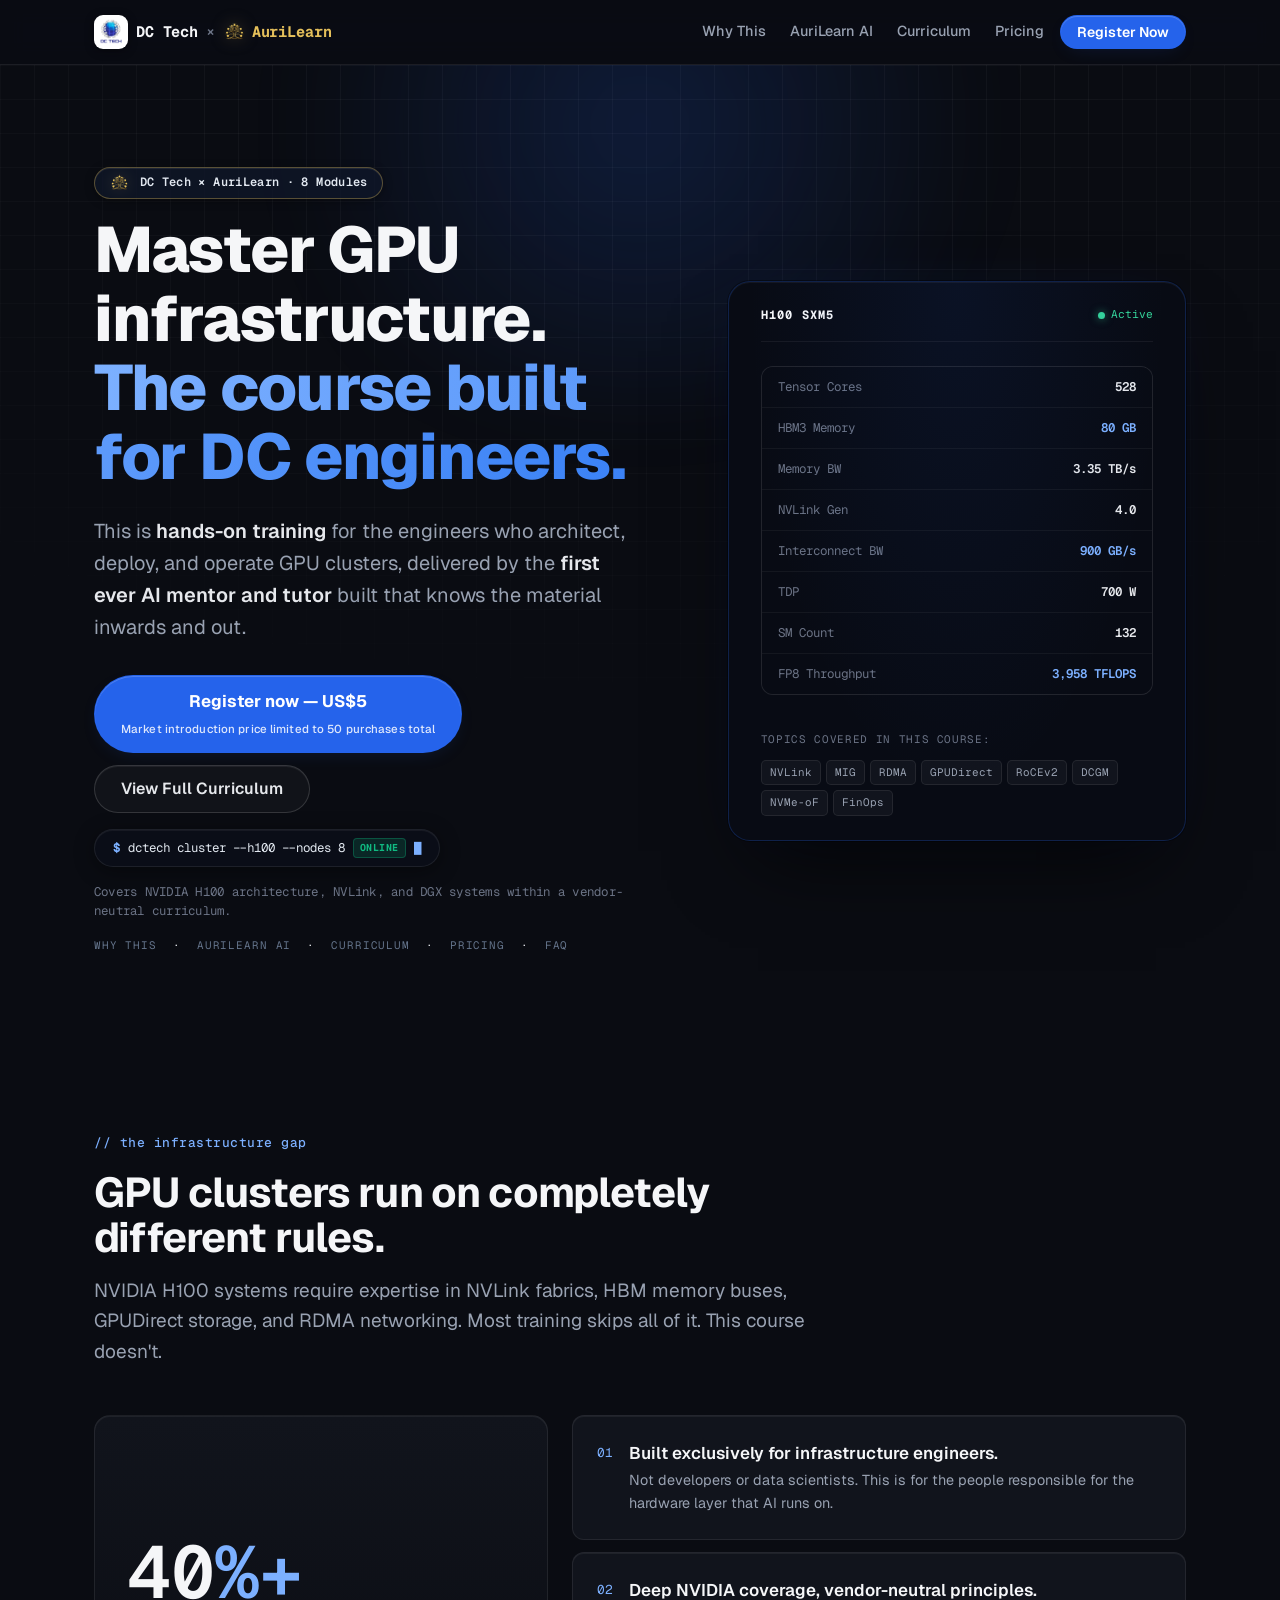
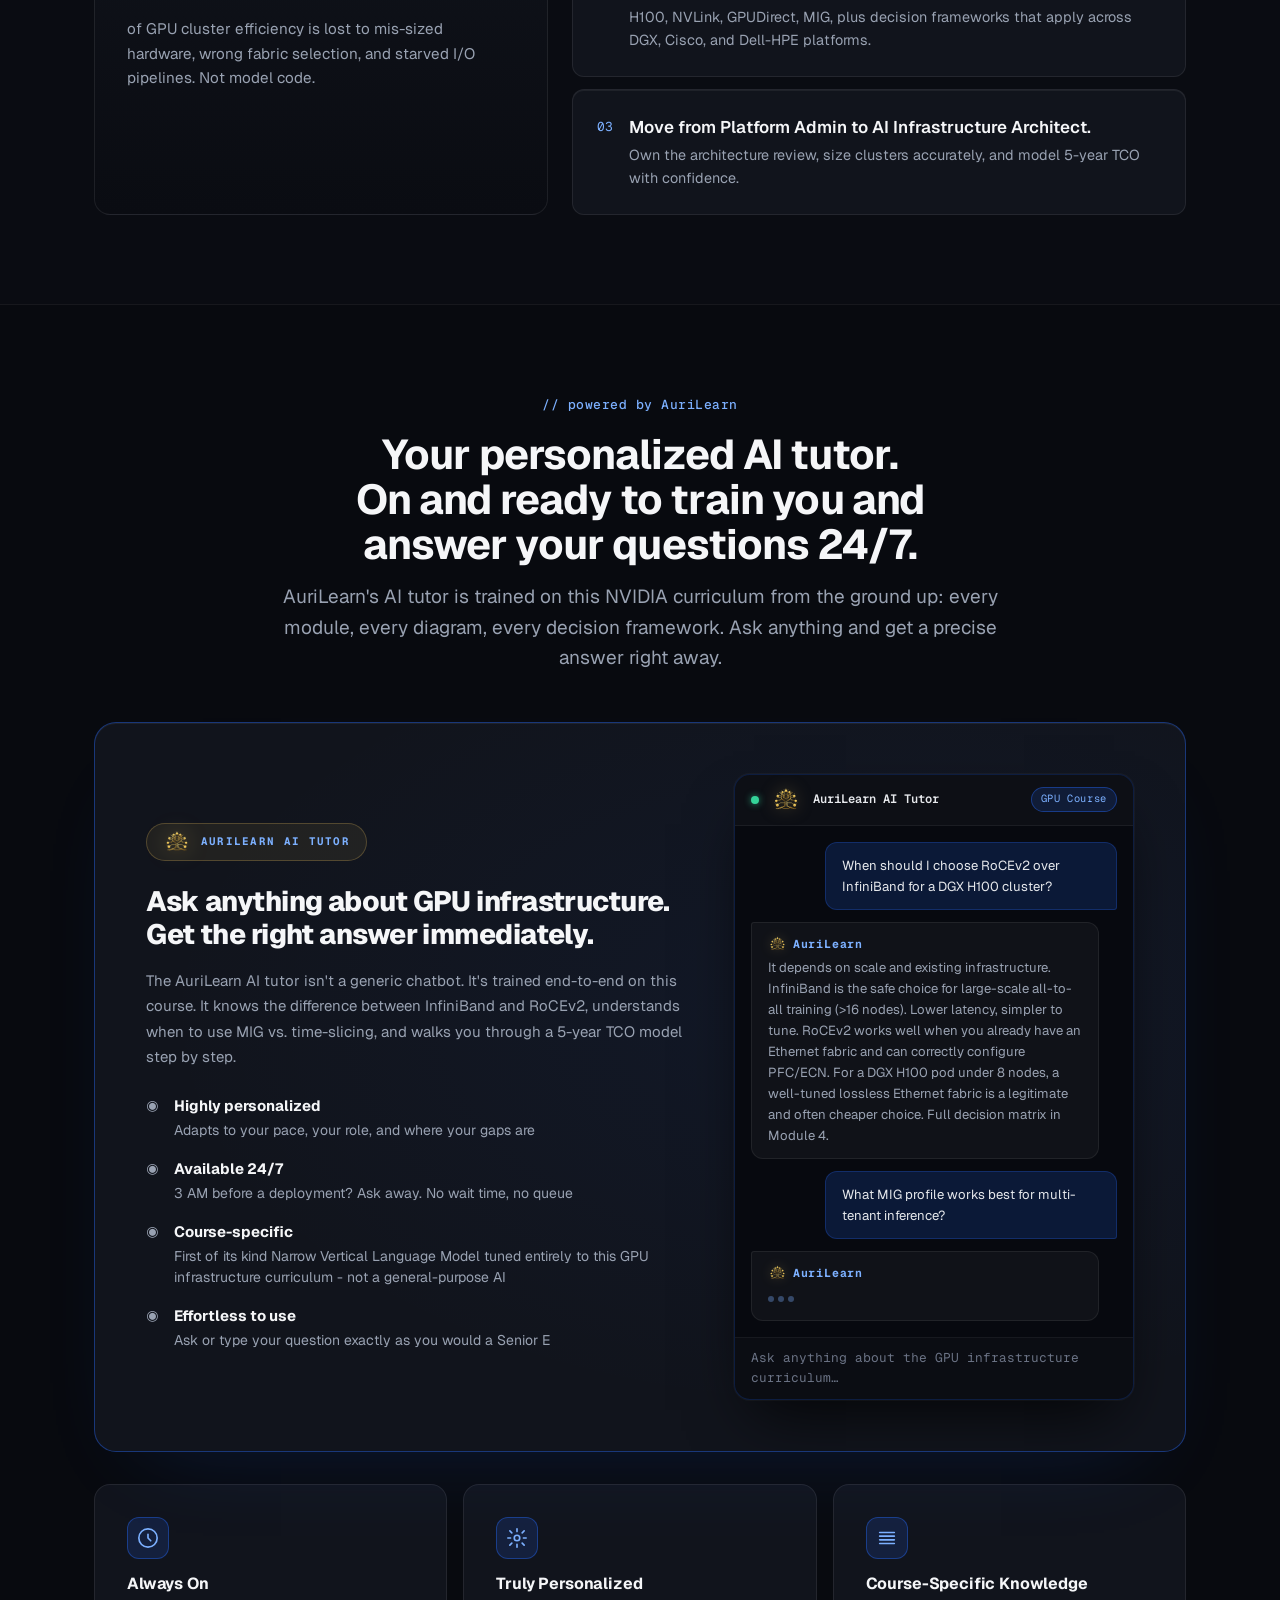
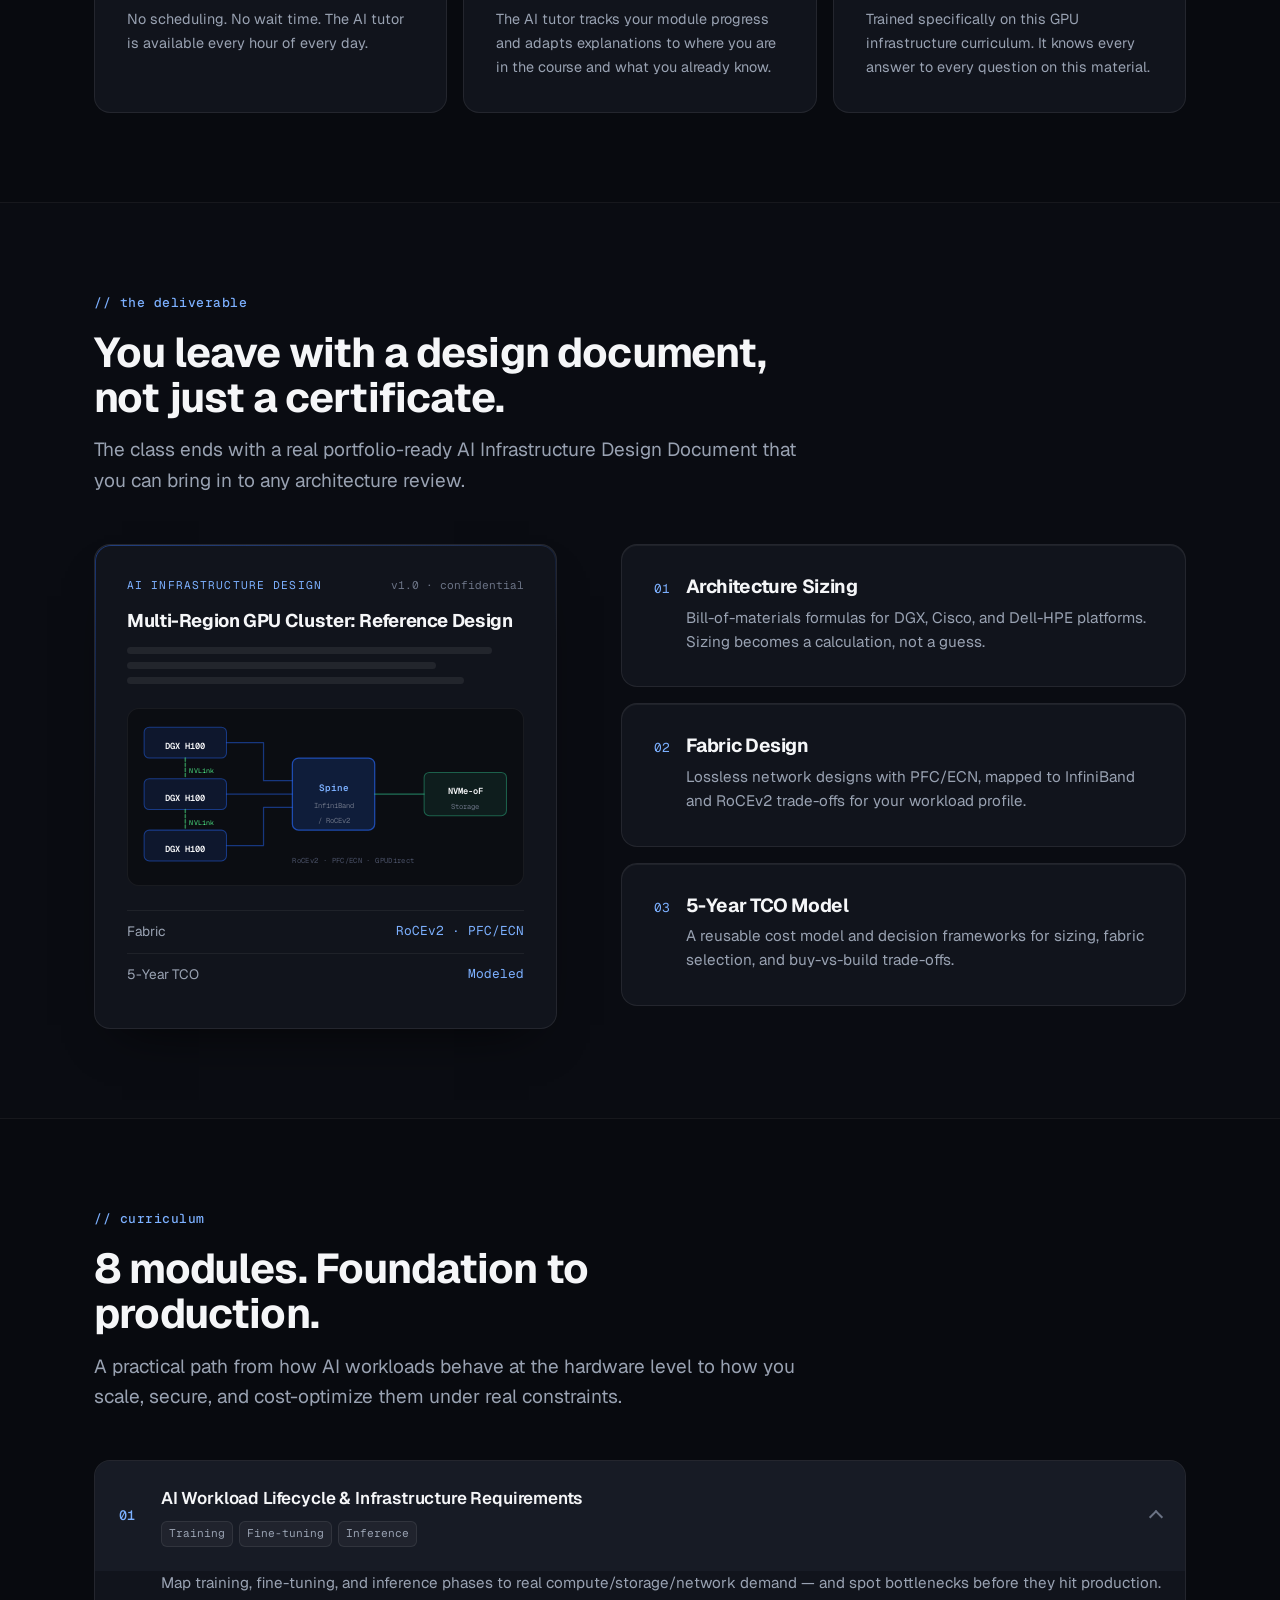
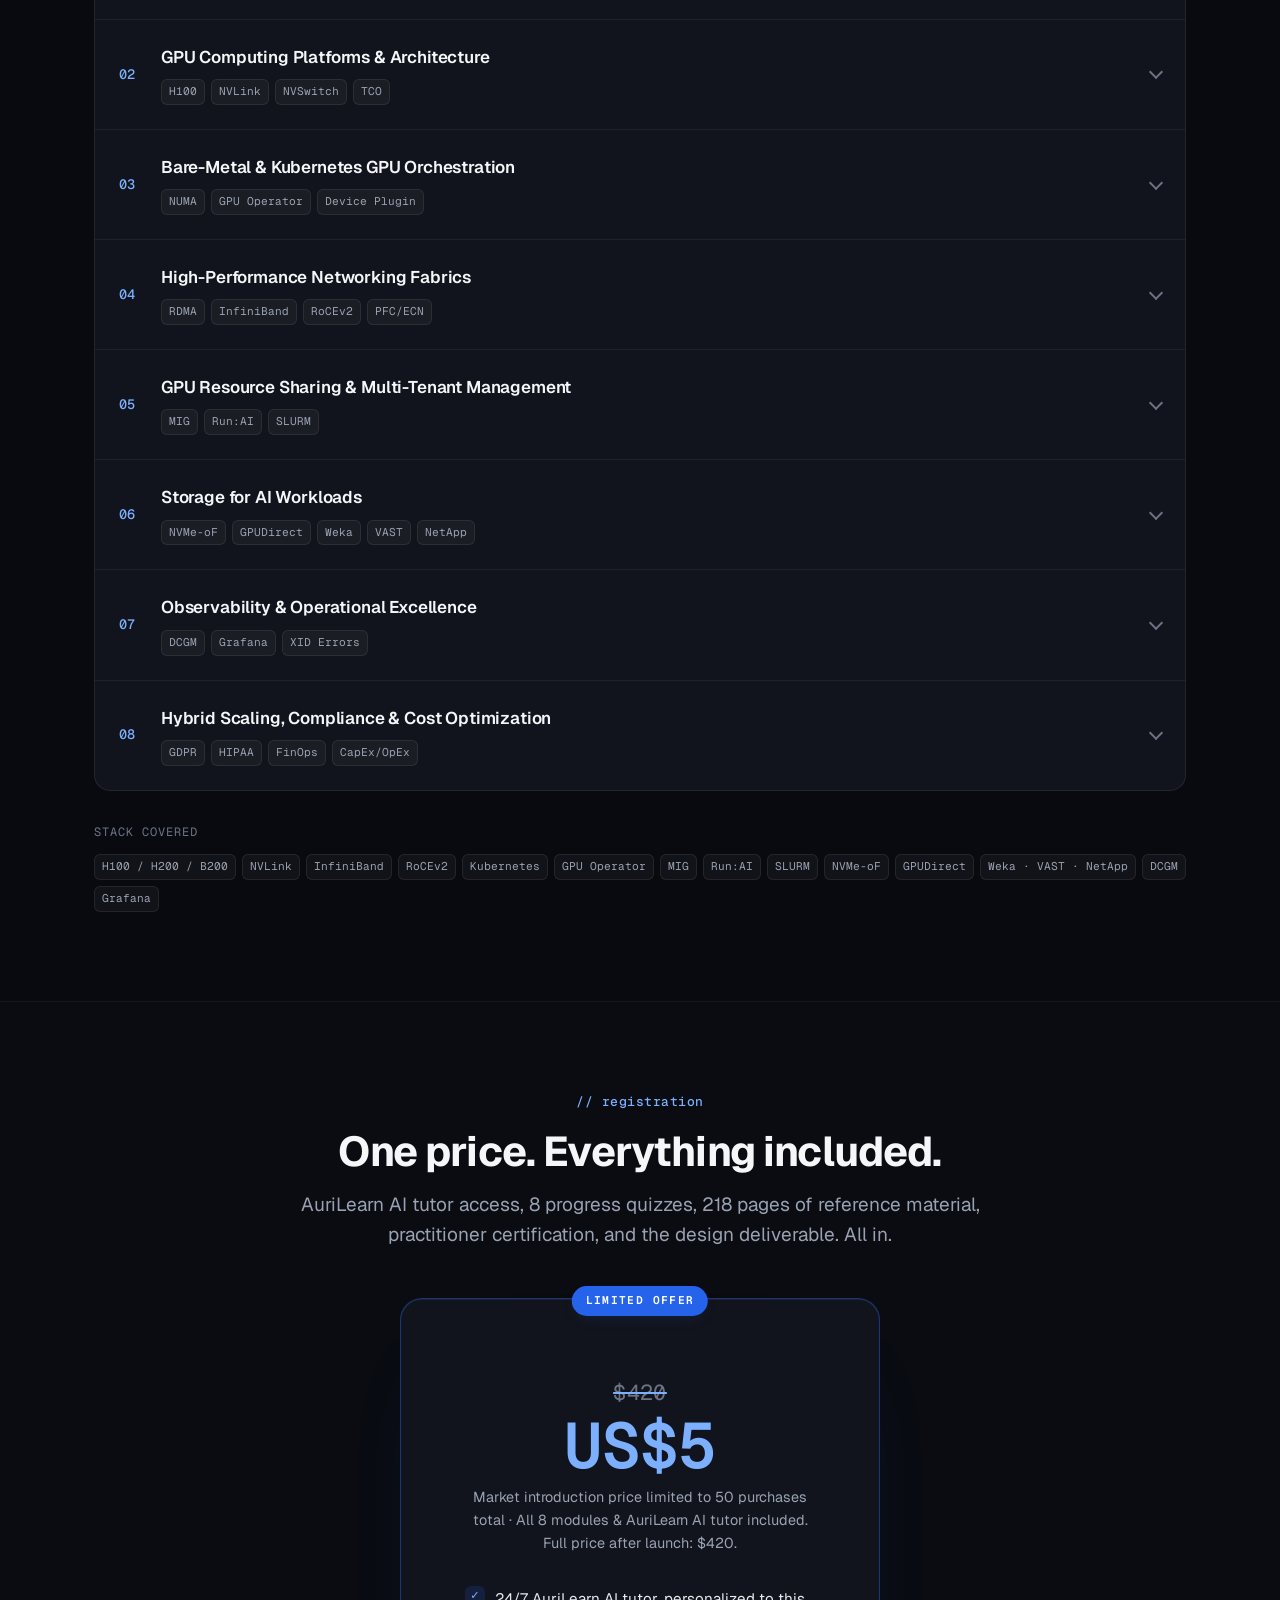
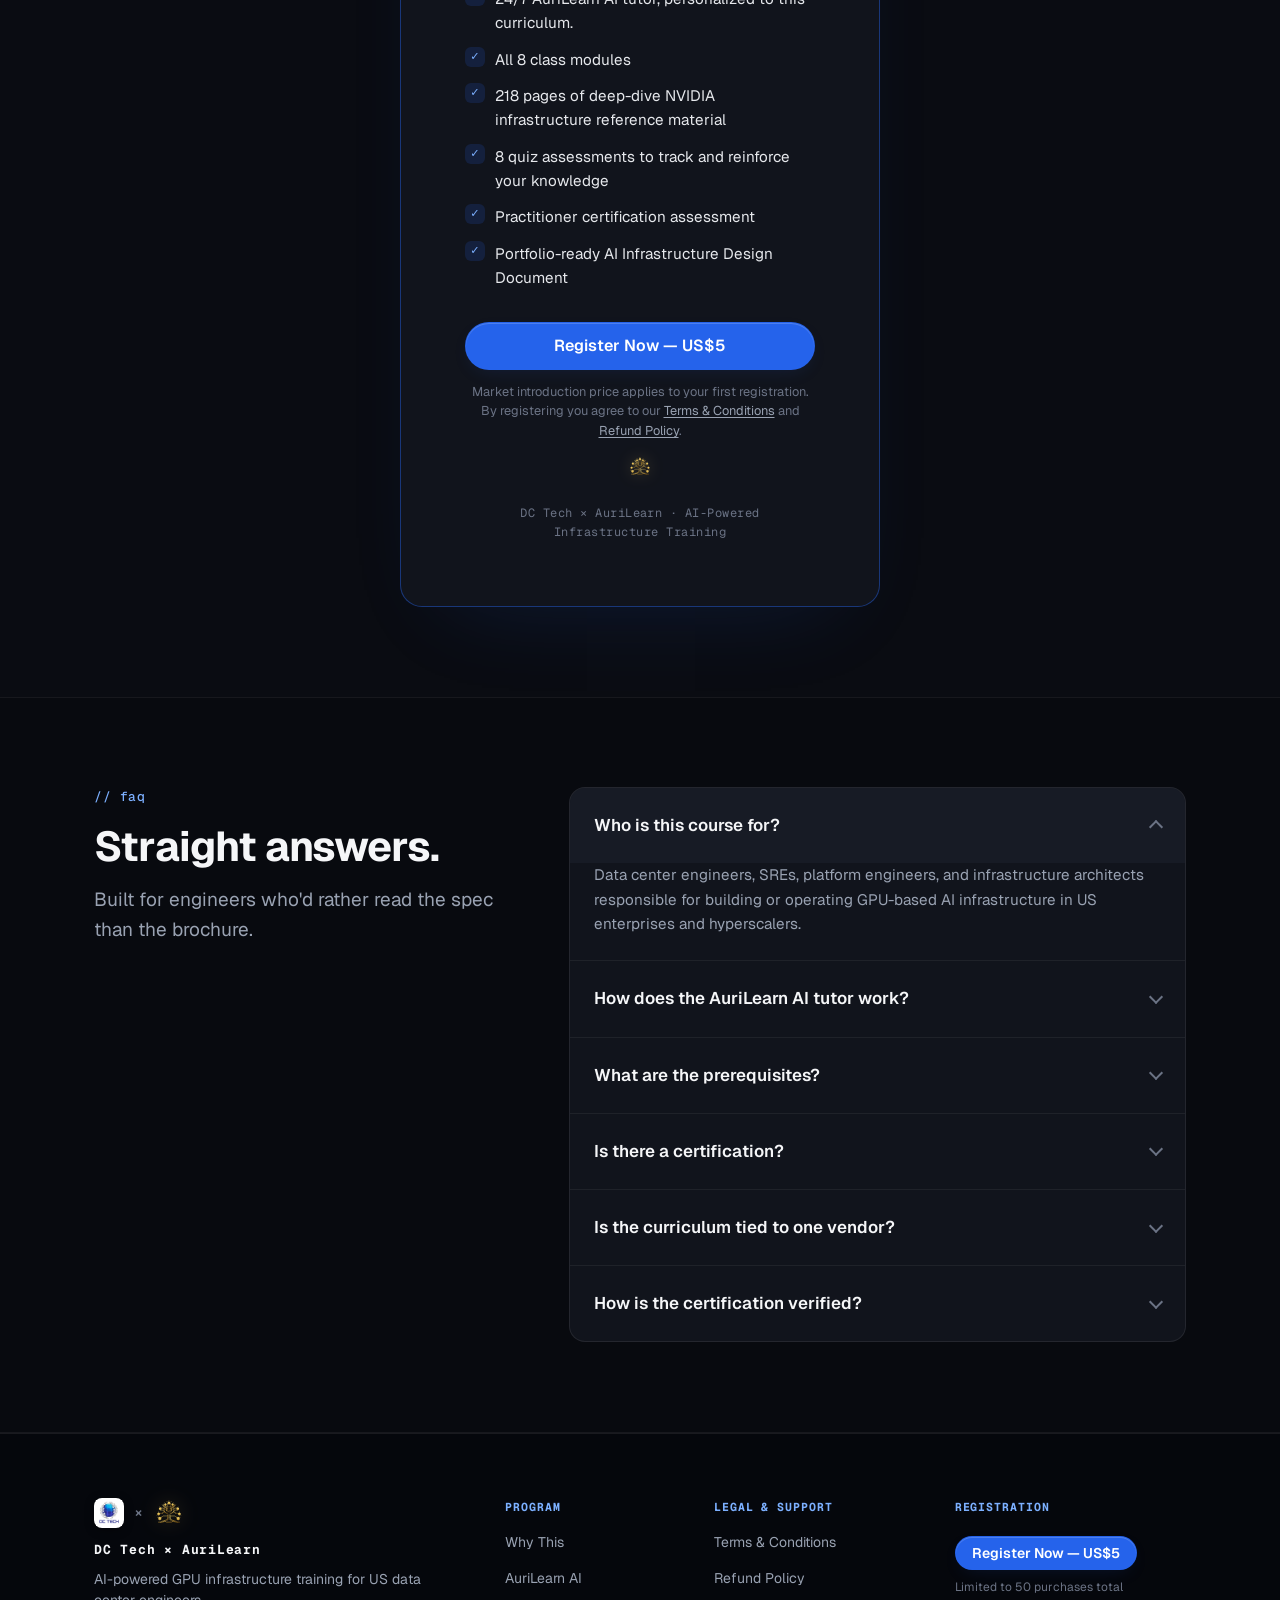
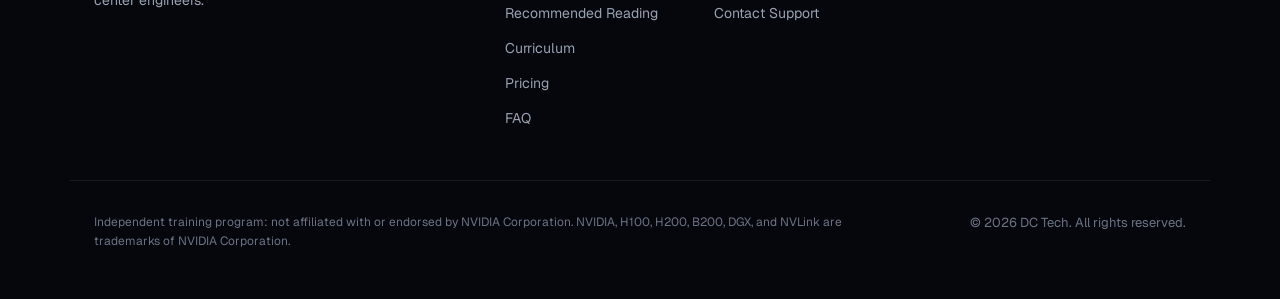
==== commit e1c6a101: "revert: remove datasheet page and restore standard in-page curriculum links" ====
--- a/index.html
+++ b/index.html
@@ -39,7 +39,6 @@
         <a href="#why">Why This</a>
         <a href="#aurilearn">AuriLearn AI</a>
         <a href="#modules">Curriculum</a>
-        <a href="datasheet.html">Datasheet</a>
         <a href="#pricing">Pricing</a>
       </nav>
       <a class="btn btn--primary btn--sm nav__cta js-cta-enroll" href="https://rzp.io/rzp/aJ456hU" target="_blank" rel="noopener noreferrer" data-cta="nav-enroll">Register Now</a>
@@ -74,8 +73,8 @@
               <span class="btn__main">Register now — US$5</span>
               <span class="btn__sub">Market introduction price limited to 50 purchases total</span>
             </a>
-            <a class="btn btn--ghost btn--lg" href="datasheet.html" data-cta="hero-datasheet">
-              View Course Datasheet
+            <a class="btn btn--ghost btn--lg" href="#modules" data-cta="hero-syllabus">
+              View Full Curriculum
             </a>
           </div>
 
@@ -96,8 +95,6 @@
             <a href="#why">Why This</a>
             <span>·</span>
             <a href="#aurilearn">AuriLearn AI</a>
-            <span>·</span>
-            <a href="datasheet.html">Datasheet</a>
             <span>·</span>
             <a href="#modules">Curriculum</a>
             <span>·</span>
@@ -455,16 +452,6 @@
             <i>H100 / H200 / B200</i><i>NVLink</i><i>InfiniBand</i><i>RoCEv2</i><i>Kubernetes</i><i>GPU Operator</i><i>MIG</i><i>Run:AI</i><i>SLURM</i><i>NVMe-oF</i><i>GPUDirect</i><i>Weka · VAST · NetApp</i><i>DCGM</i><i>Grafana</i>
           </span>
         </p>
-
-        <!-- Complete 64-topic datasheet banner -->
-        <div class="datasheet-banner" style="margin-top:var(--s-6); padding:20px 24px; background:#0D1017; border:1px solid rgba(37,99,235,.25); border-radius:var(--r-lg); display:flex; align-items:center; justify-content:space-between; flex-wrap:wrap; gap:16px;">
-          <div>
-            <span style="font-family:var(--font-mono); font-size:.72rem; color:var(--accent-text); font-weight:700; text-transform:uppercase; letter-spacing:.08em;">Official 64-Topic Specification</span>
-            <p style="font-size:.95rem; font-weight:600; color:#fff; margin-top:2px;">Need the detailed architectural syllabus and topic breakdown?</p>
-            <p style="font-size:.84rem; color:#94A3B8;">Review the complete course overview, audience profile, prerequisites, objectives, and all 64 topics.</p>
-          </div>
-          <a class="btn btn--ghost btn--sm" href="datasheet.html" style="border-color:var(--accent-line); color:#93C5FD;">View Course Datasheet (PDF/Web) →</a>
-        </div>
       </div>
     </section>
 
@@ -563,7 +550,6 @@
           <ul class="footer__nav-list">
             <li><a href="#why">Why This</a></li>
             <li><a href="#aurilearn">AuriLearn AI</a></li>
-            <li><a href="datasheet.html">Course Datasheet (64 Topics)</a></li>
             <li><a href="reading-list.html">Recommended Reading</a></li>
             <li><a href="#modules">Curriculum</a></li>
             <li><a href="#pricing">Pricing</a></li>
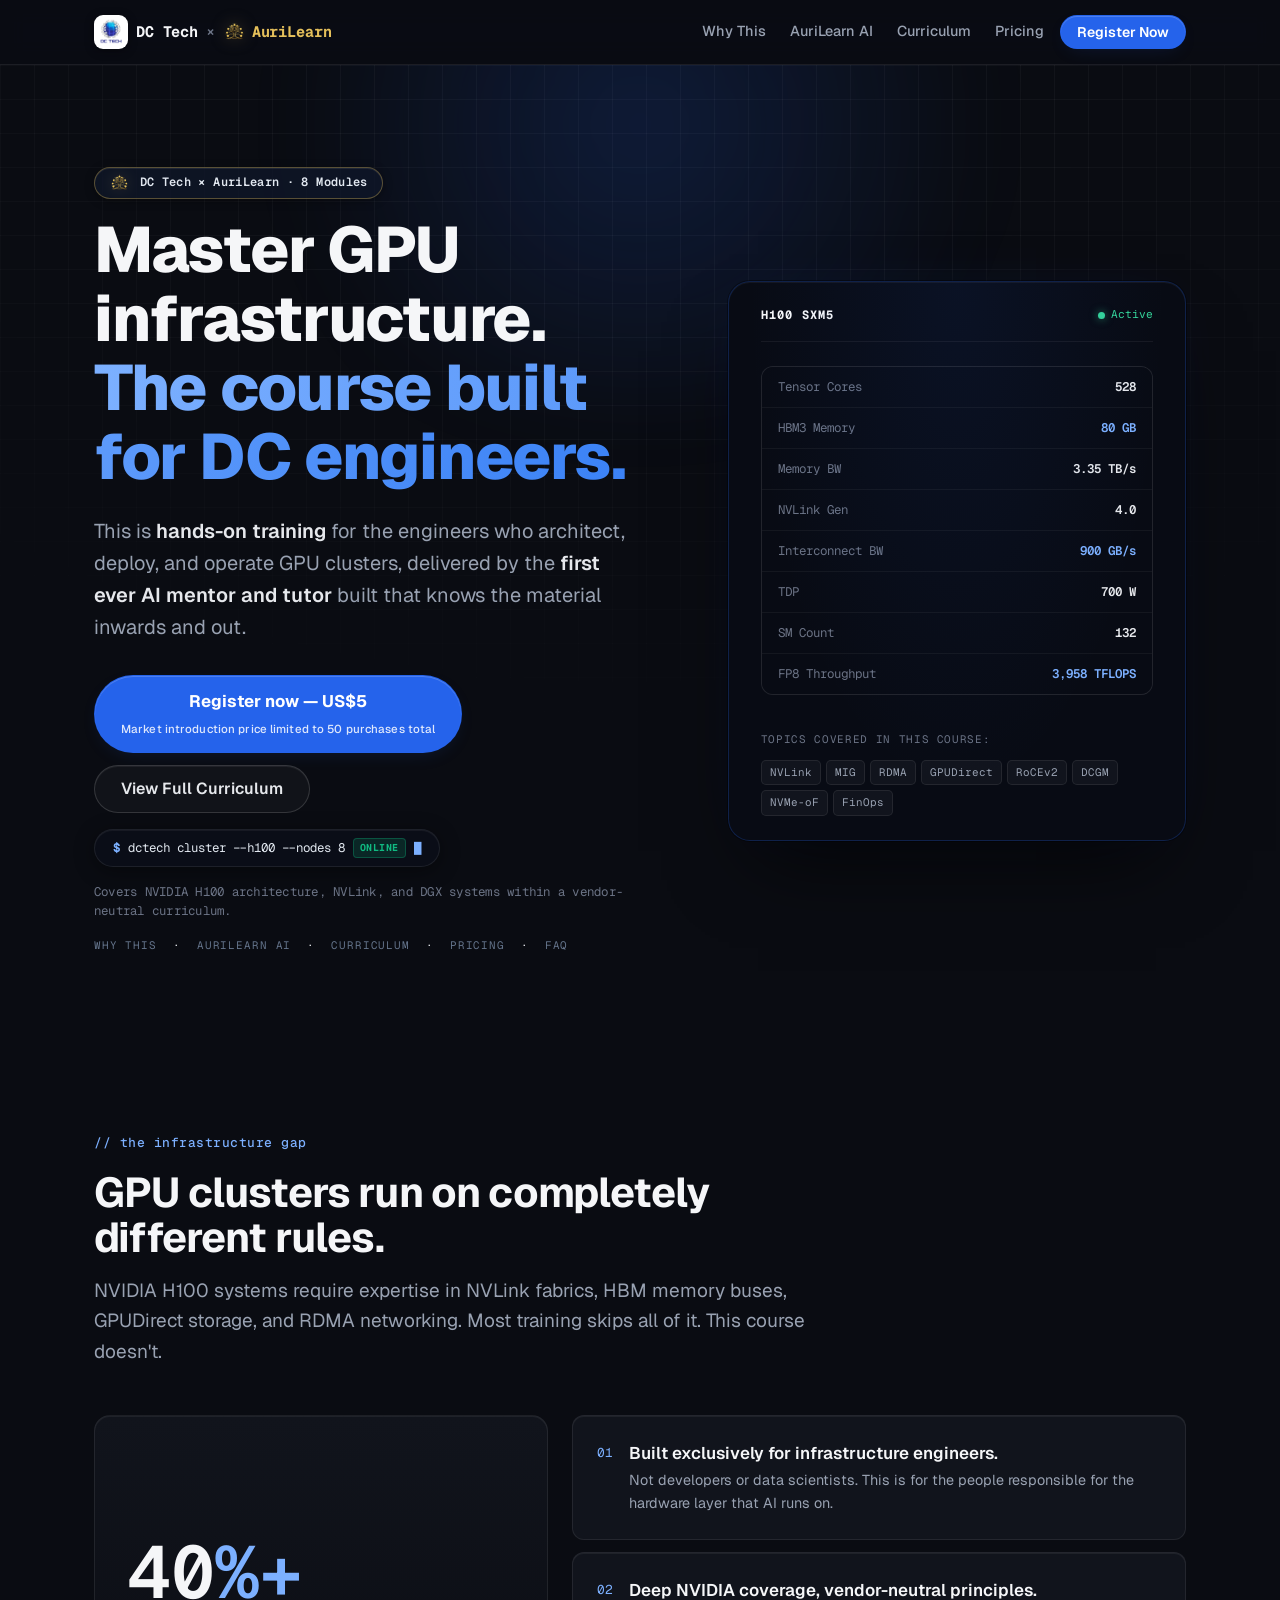
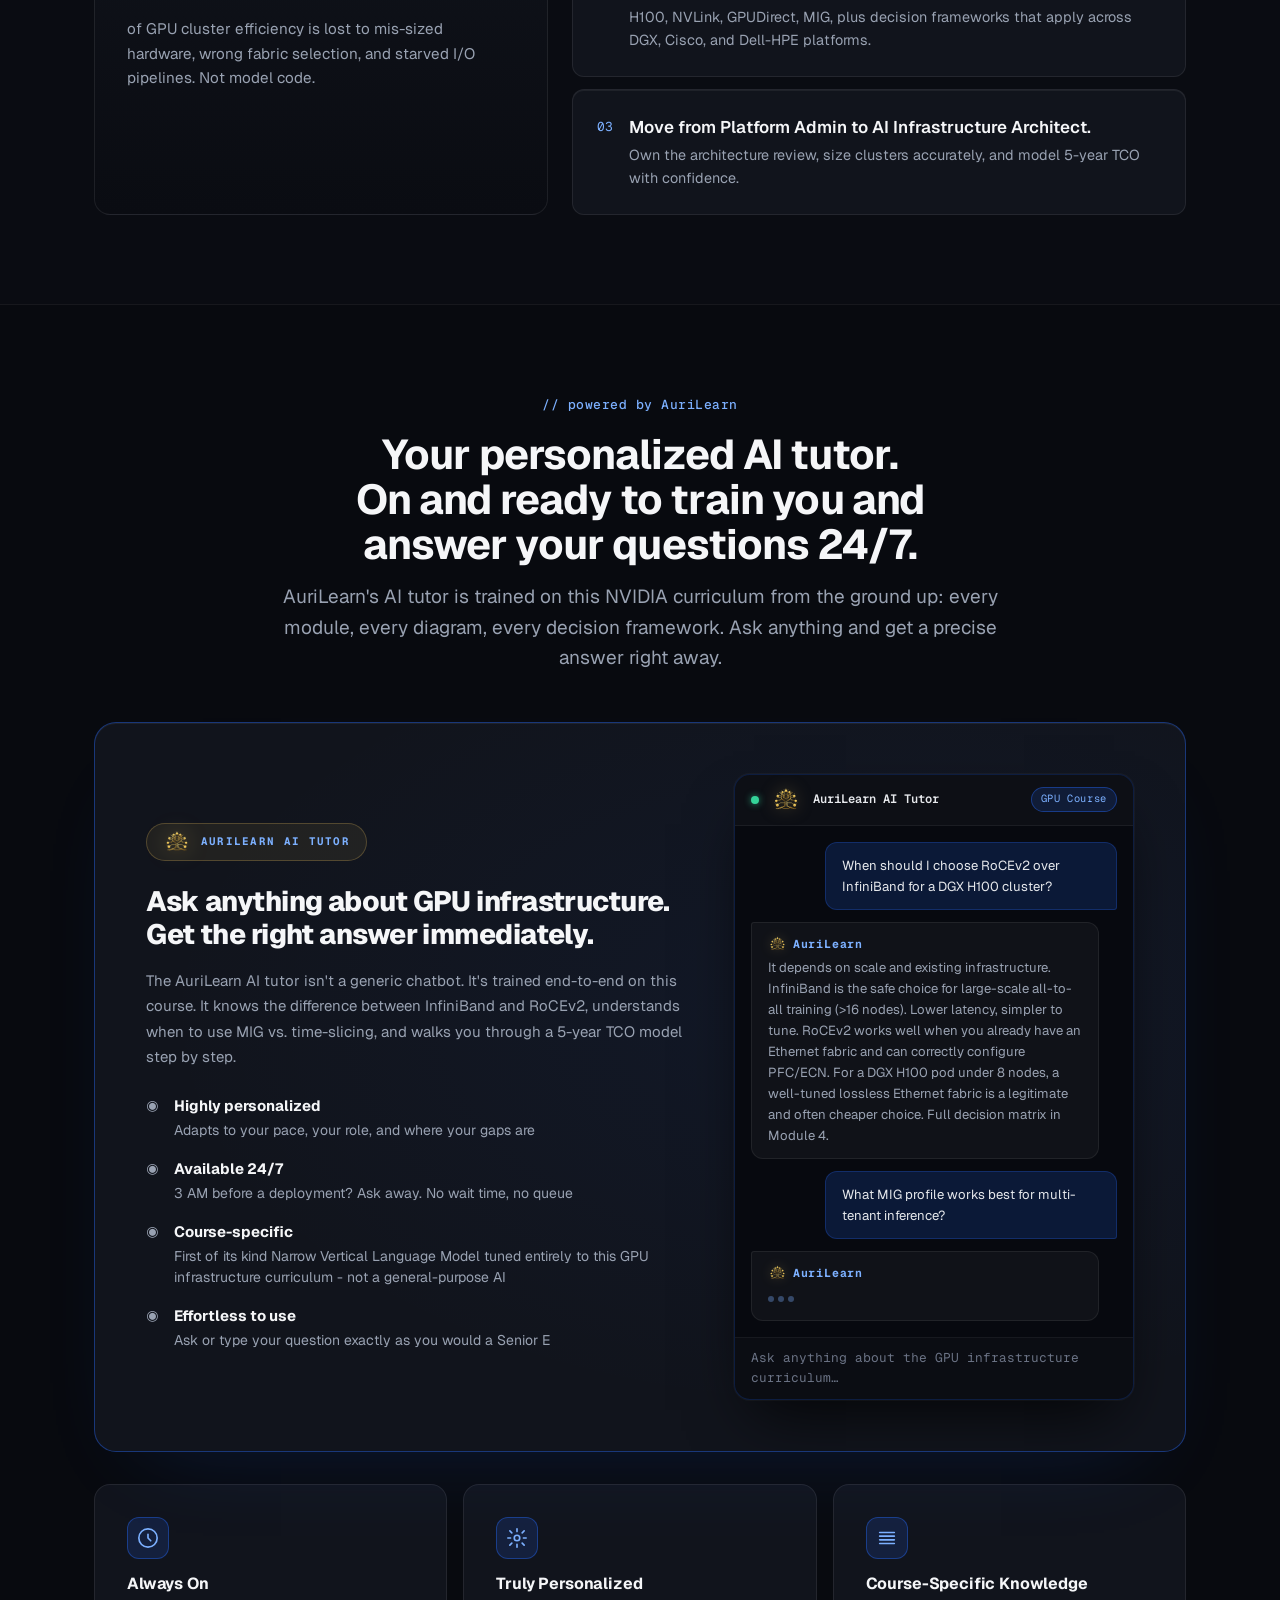
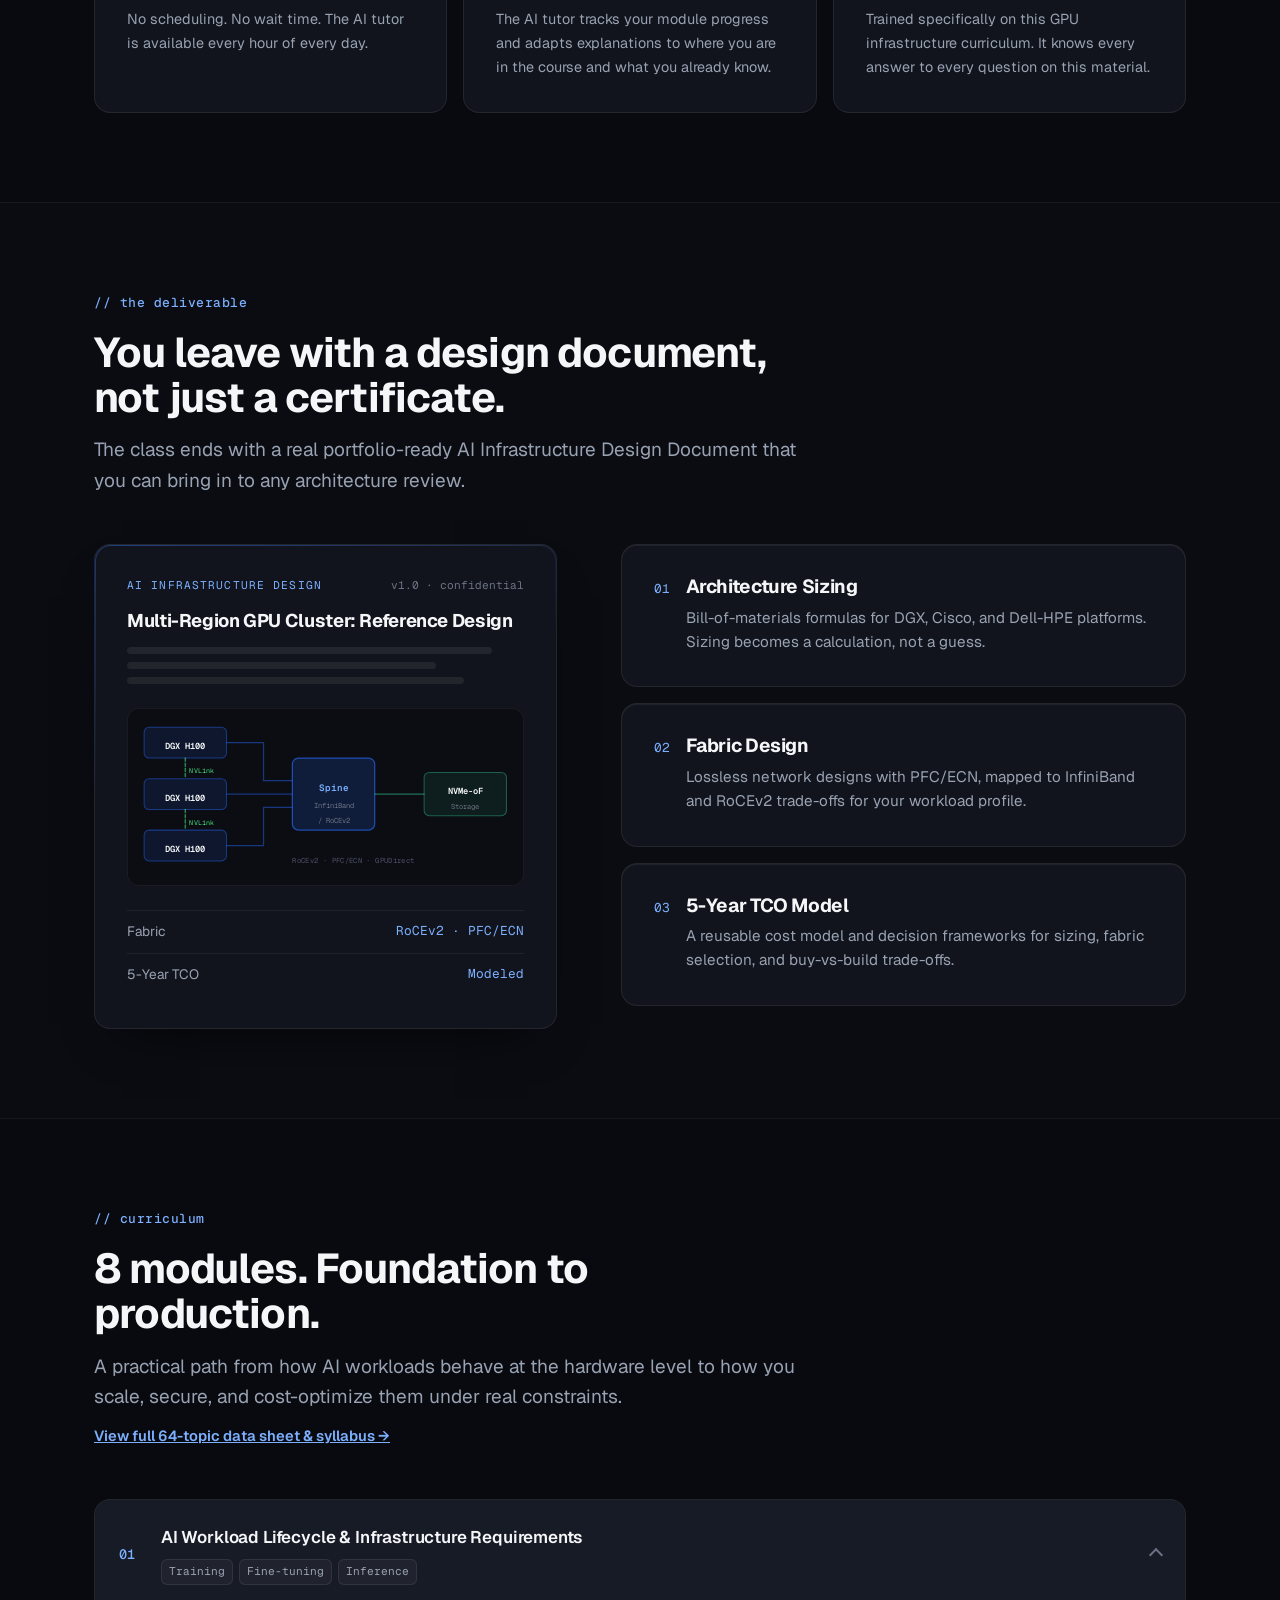
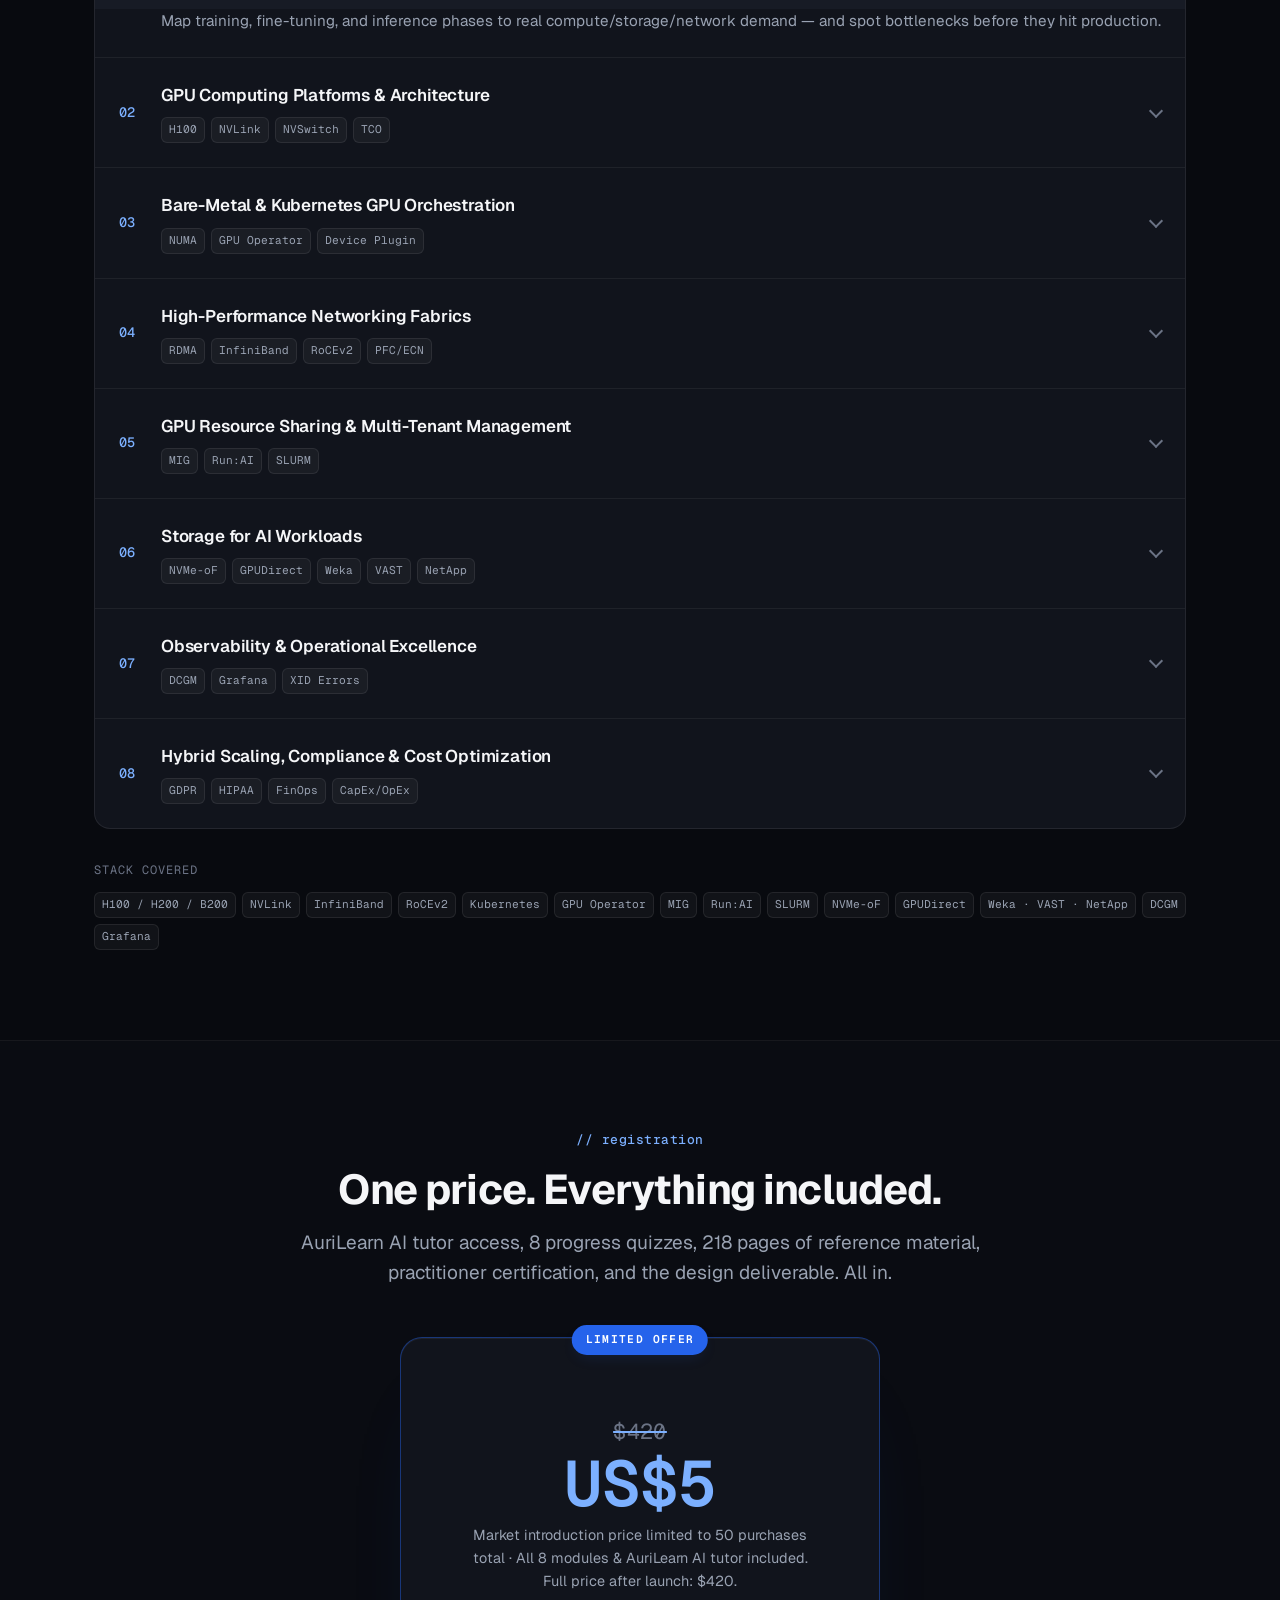
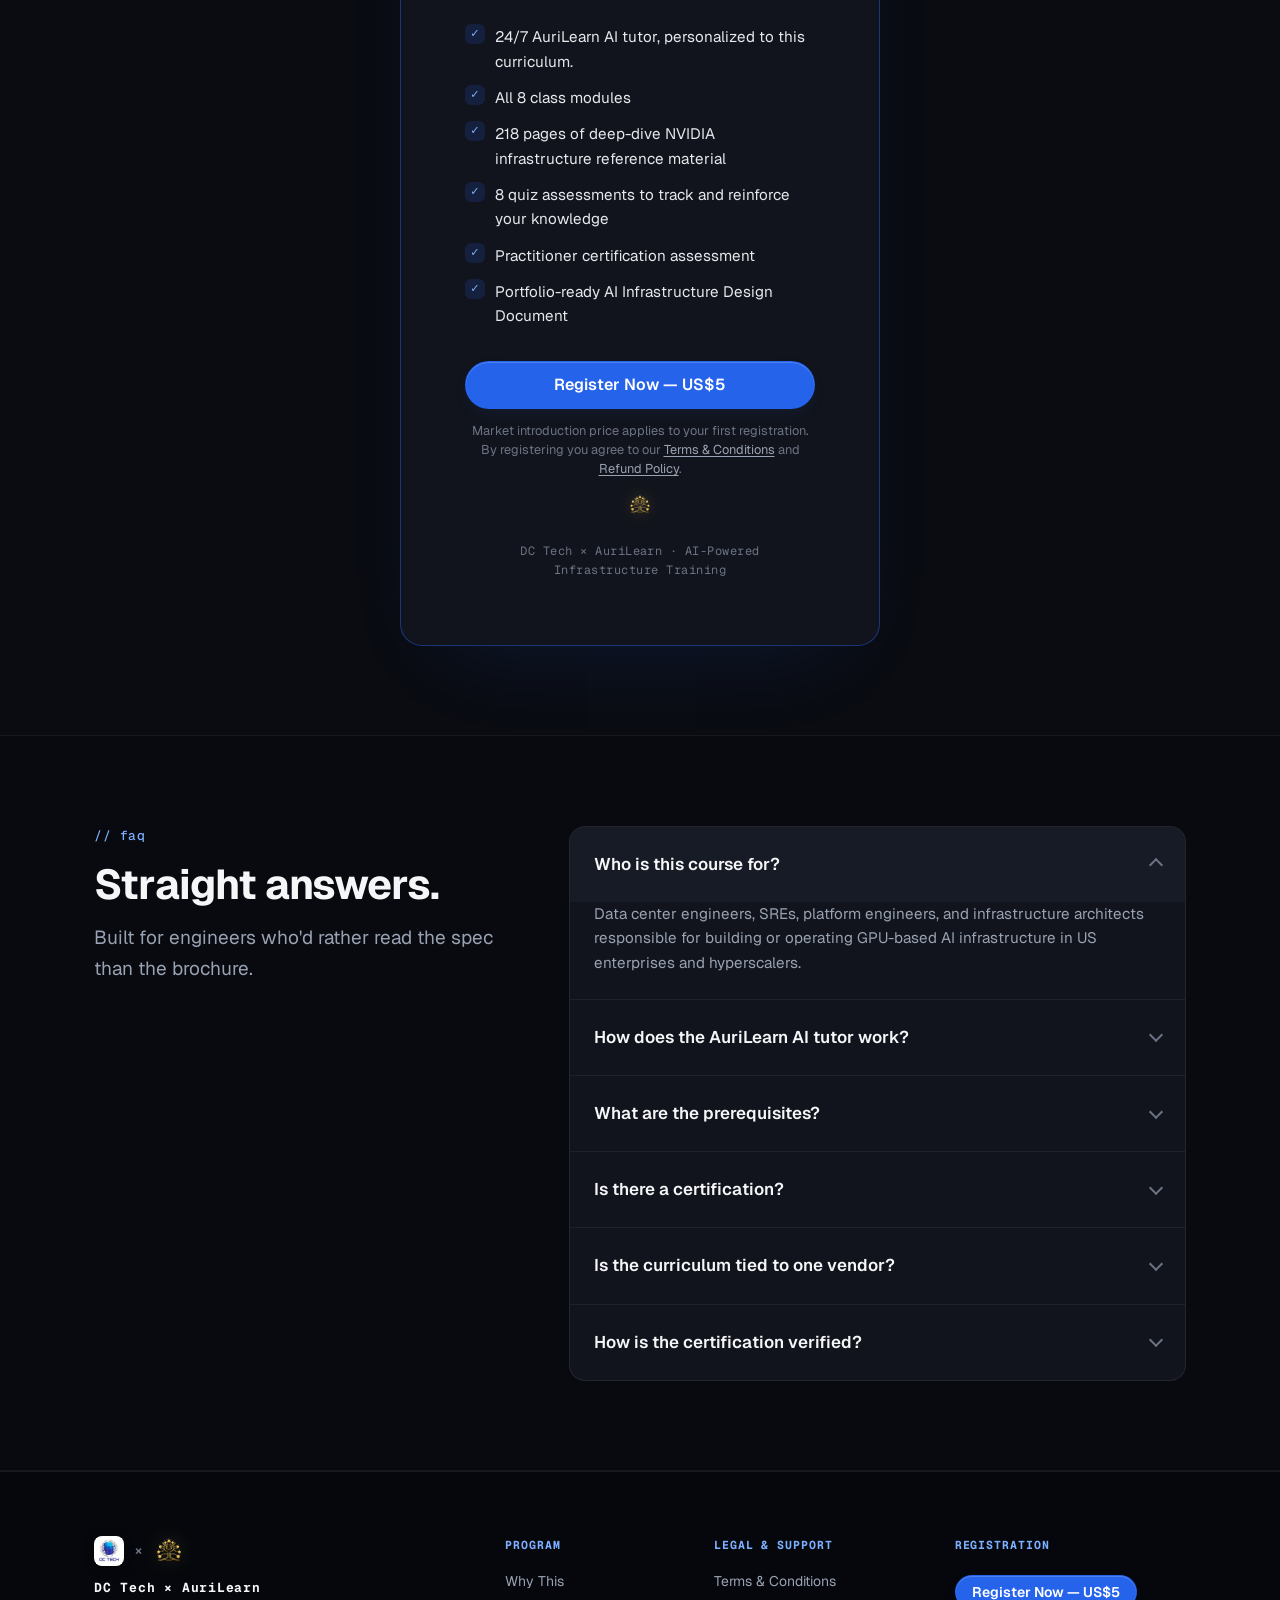
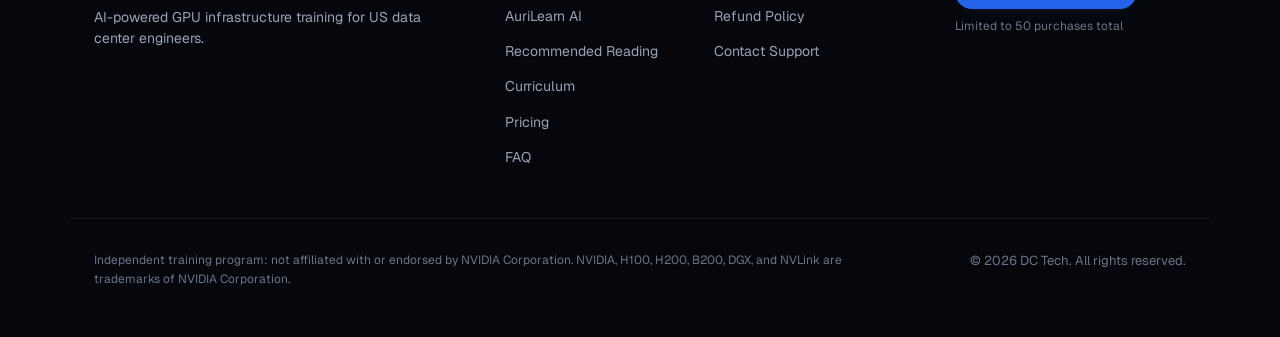
==== commit 85c6ce2c: "feat: keep page intact and add hyperlink for full data sheet in the high-level agenda area" ====
--- a/index.html
+++ b/index.html
@@ -378,7 +378,12 @@
         <header class="section__head">
           <p class="eyebrow">// curriculum</p>
           <h2 class="section__title">8 modules. Foundation to production.</h2>
-          <p class="section__lede">A practical path from how AI workloads behave at the hardware level to how you scale, secure, and cost-optimize them under real constraints.</p>
+          <p class="section__lede">
+            A practical path from how AI workloads behave at the hardware level to how you scale, secure, and cost-optimize them under real constraints.
+            <span style="display:block; margin-top:8px;">
+              <a href="datasheet.html" class="js-cta-syllabus" style="color:var(--accent-text); font-weight:600; text-decoration:underline; font-size:0.92rem;">View full 64-topic data sheet &amp; syllabus →</a>
+            </span>
+          </p>
         </header>
         <div class="modules">
           <details class="module" name="modules" open>
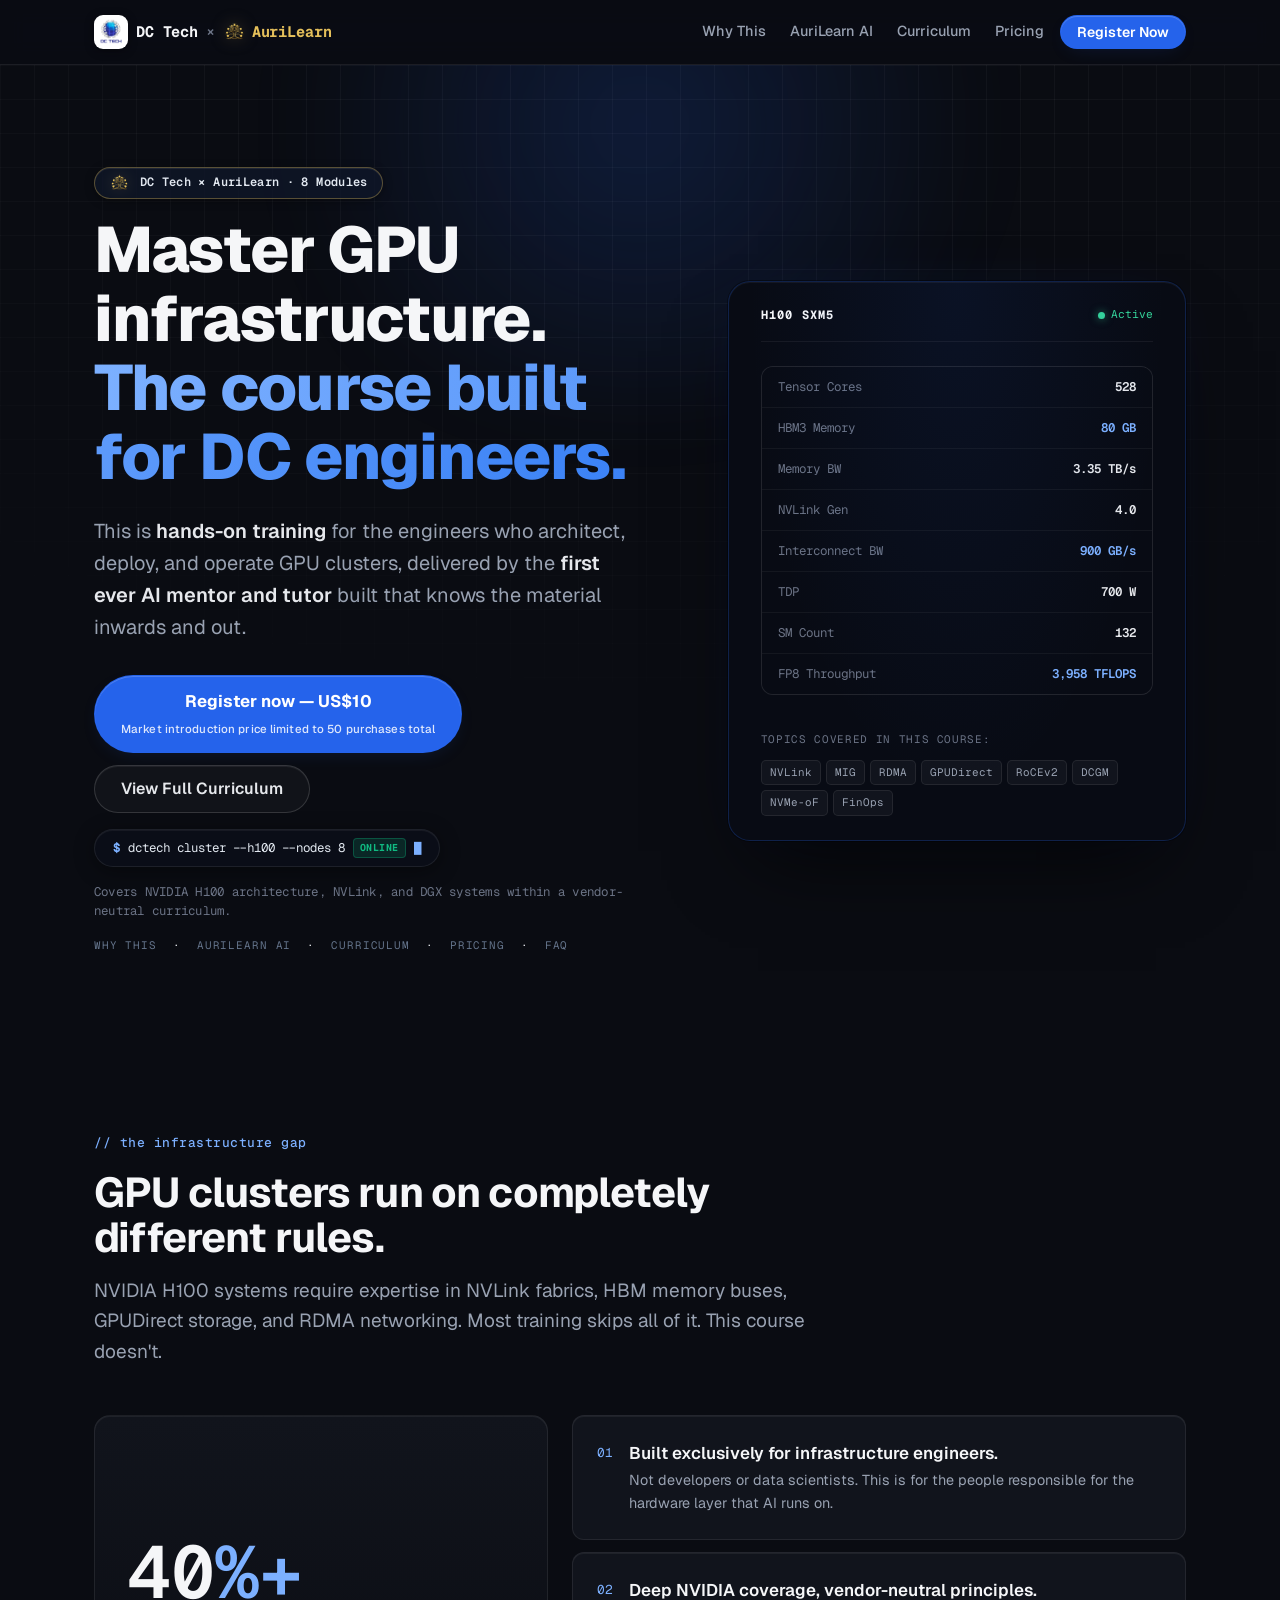
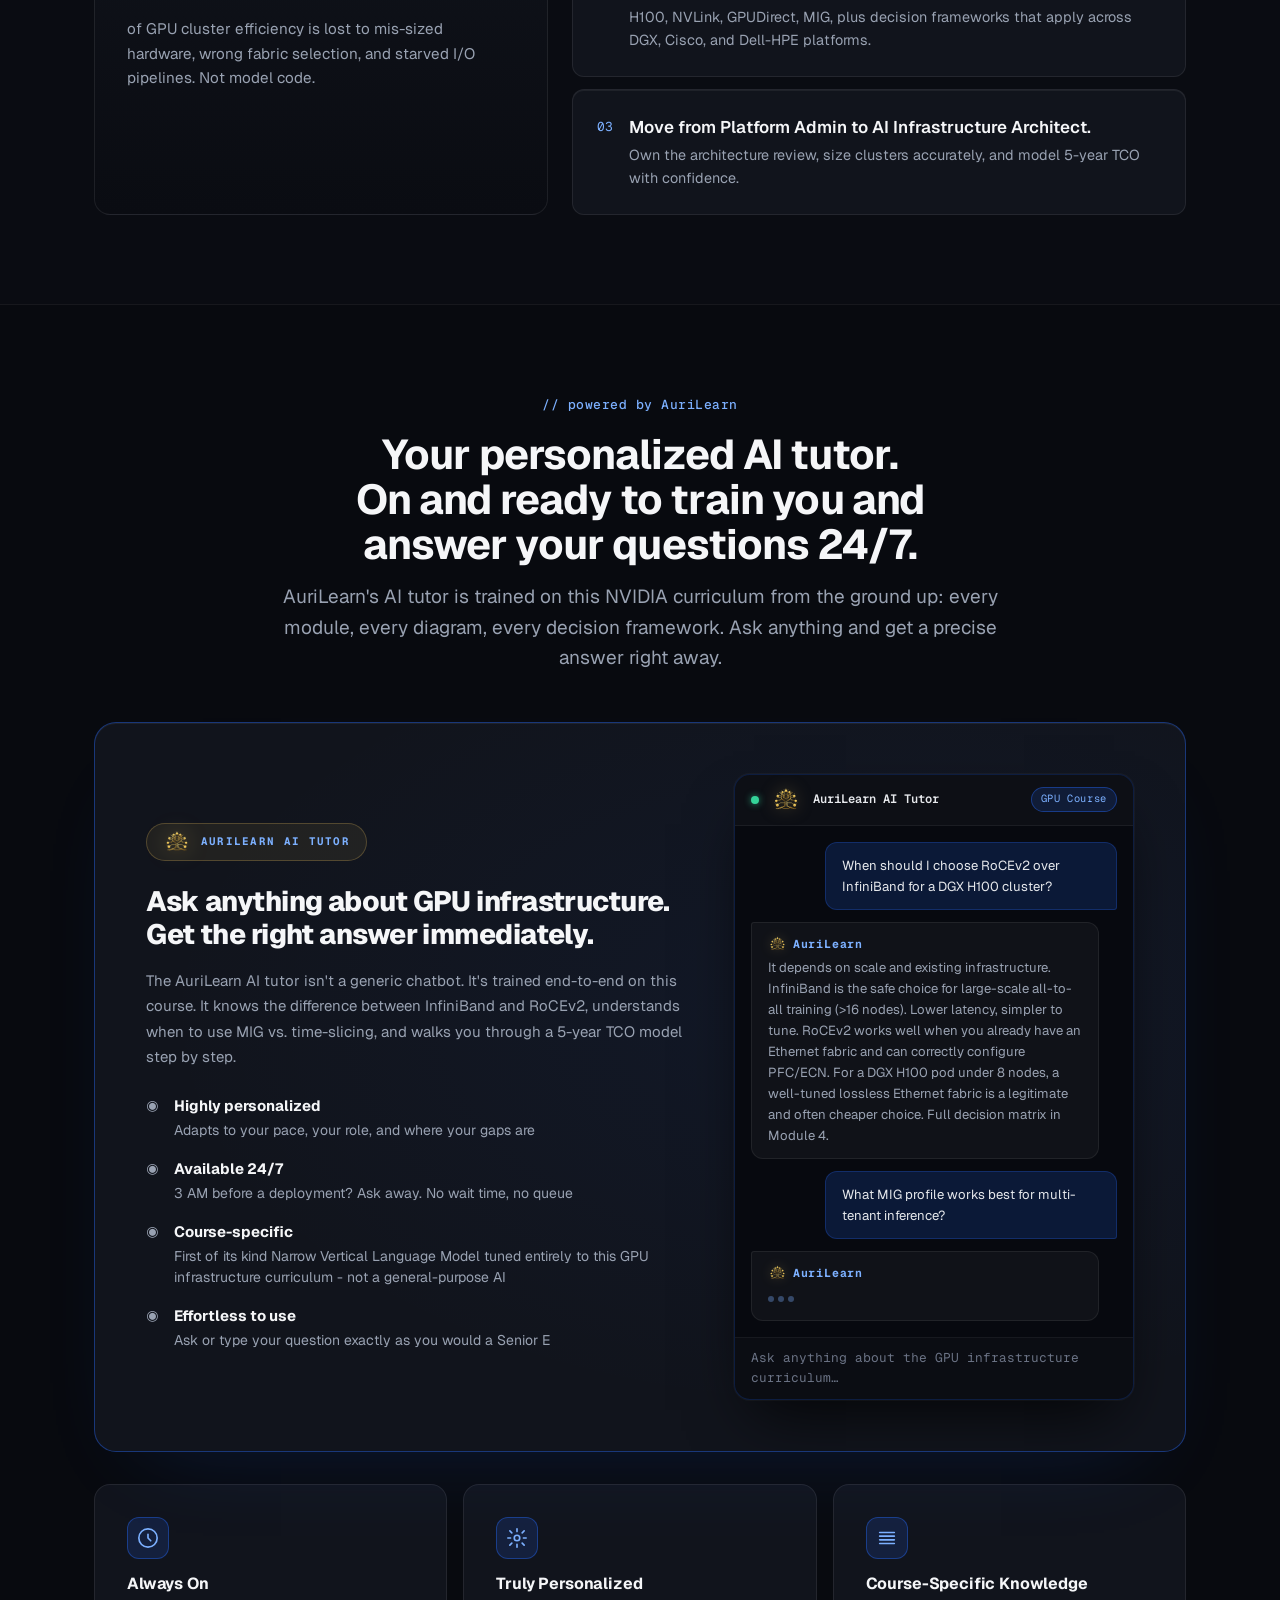
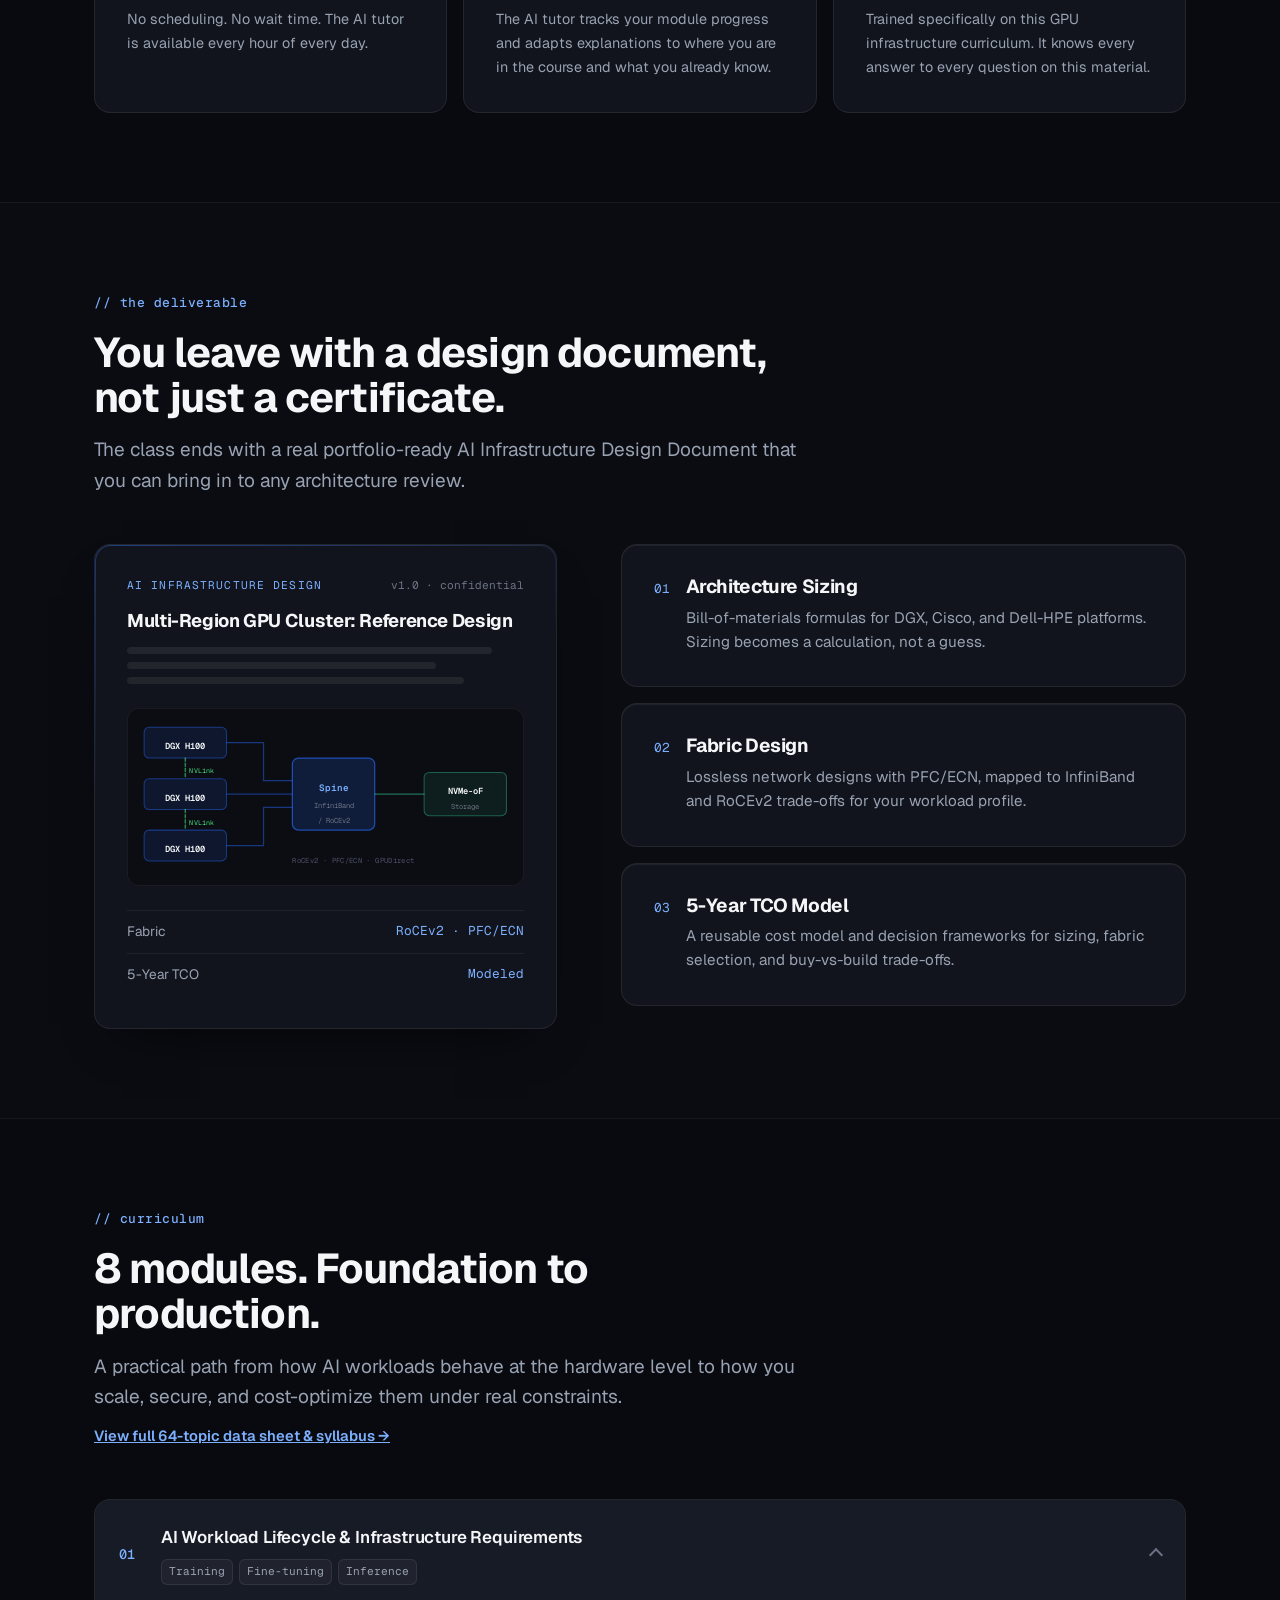
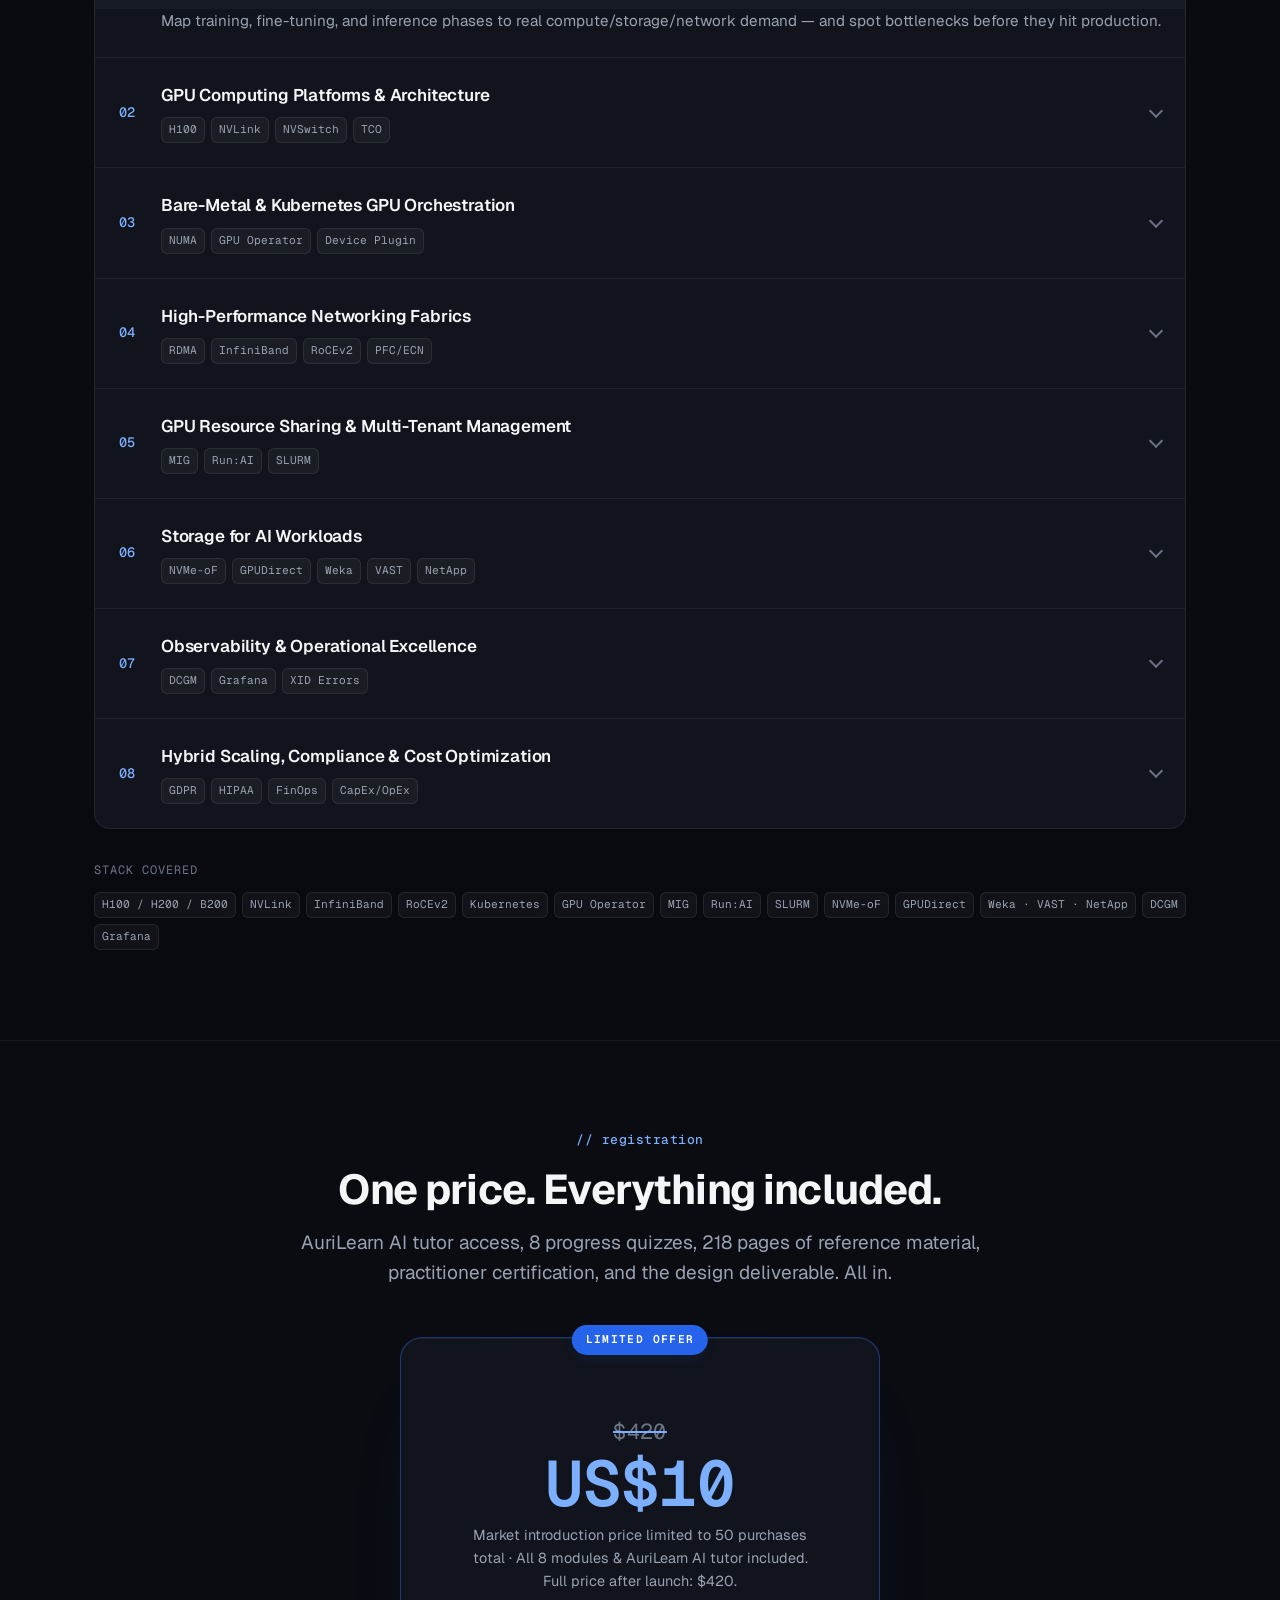
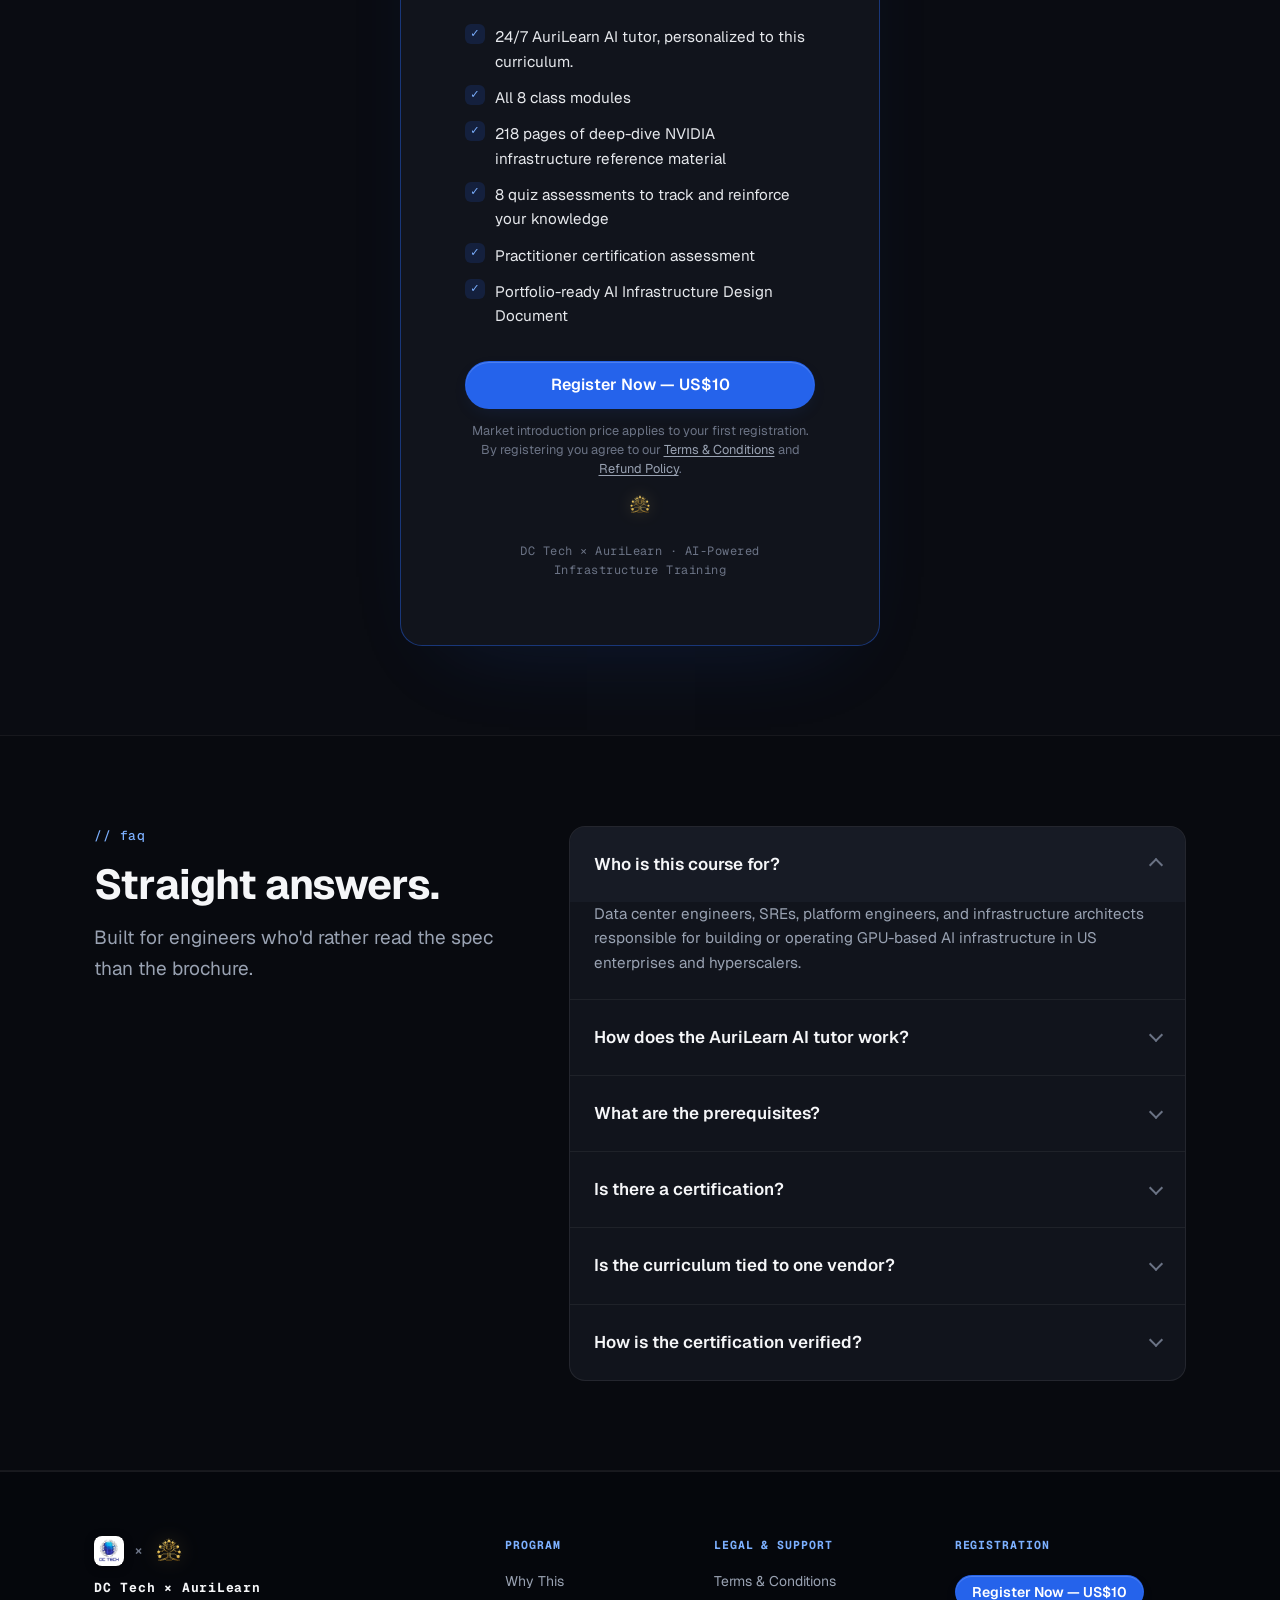
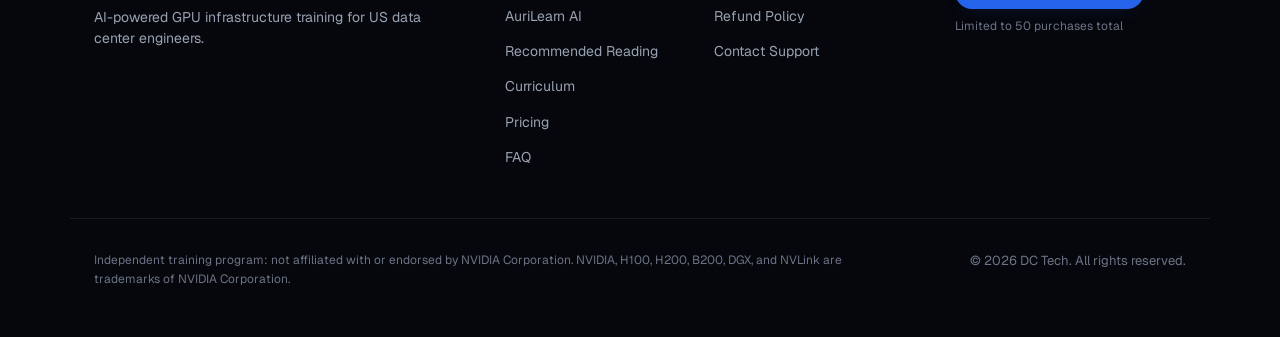
==== commit 7511d5af: "feat: update market introduction price from US to US across the entire site" ====
--- a/index.html
+++ b/index.html
@@ -9,7 +9,7 @@
 
   <meta property="og:type" content="website" />
   <meta property="og:title" content="GPU Infrastructure Training for Data Center Engineers" />
-  <meta property="og:description" content="Master GPU-accelerated AI infrastructure. Powered by AuriLearn, your personalized AI tutor built into every module. Register for $5." />
+  <meta property="og:description" content="Master GPU-accelerated AI infrastructure. Powered by AuriLearn, your personalized AI tutor built into every module. Register for $10." />
   <meta property="og:image" content="assets/og-image.png" />
   <link rel="icon" type="image/png" href="assets/dctech-logo.png" />
   <link rel="apple-touch-icon" href="assets/dctech-logo.png" />
@@ -70,7 +70,7 @@
           </p>
           <div class="hero__actions hero-in" style="--d:.34s">
             <a class="btn btn--primary btn--lg js-cta-enroll" href="https://rzp.io/rzp/aJ456hU" target="_blank" rel="noopener noreferrer" data-cta="hero">
-              <span class="btn__main">Register now — US$5</span>
+              <span class="btn__main">Register now — US$10</span>
               <span class="btn__sub">Market introduction price limited to 50 purchases total</span>
             </a>
             <a class="btn btn--ghost btn--lg" href="#modules" data-cta="hero-syllabus">
@@ -381,7 +381,7 @@
           <p class="section__lede">
             A practical path from how AI workloads behave at the hardware level to how you scale, secure, and cost-optimize them under real constraints.
             <span style="display:block; margin-top:8px;">
-              <a href="datasheet.html" class="js-cta-syllabus" style="color:var(--accent-text); font-weight:600; text-decoration:underline; font-size:0.92rem;">View full 64-topic data sheet &amp; syllabus →</a>
+              <a href="syllabus.html" target="_blank" rel="noopener noreferrer" style="color:var(--accent-text); font-weight:600; text-decoration:underline; font-size:0.92rem;">View full 64-topic data sheet &amp; syllabus →</a>
             </span>
           </p>
         </header>
@@ -472,7 +472,7 @@
           <div class="price__badge">LIMITED OFFER</div>
           <div class="price__amount price__amount--free">
             <span class="price__strike">$420</span>
-            <span class="price__num">US$5</span>
+            <span class="price__num">US$10</span>
           </div>
           <p class="price__note">Market introduction price limited to 50 purchases total · All 8 modules &amp; AuriLearn AI tutor included. Full price after launch: $420.</p>
           <ul class="price__list">
@@ -483,7 +483,7 @@
             <li>Practitioner certification assessment</li>
             <li>Portfolio-ready AI Infrastructure Design Document</li>
           </ul>
-          <a class="btn btn--primary btn--lg btn--block js-cta-enroll" href="https://rzp.io/rzp/aJ456hU" target="_blank" rel="noopener noreferrer" data-cta="pricing">Register Now — US$5</a>
+          <a class="btn btn--primary btn--lg btn--block js-cta-enroll" href="https://rzp.io/rzp/aJ456hU" target="_blank" rel="noopener noreferrer" data-cta="pricing">Register Now — US$10</a>
           <p class="price__terms">Market introduction price applies to your first registration. By registering you agree to our <a href="terms.html">Terms &amp; Conditions</a> and <a href="terms.html#refunds">Refund Policy</a>.</p>
           <div class="price__trust-wrap">
             <img src="assets/aurilearn-tree.svg" alt="AuriLearn" class="price-auri-tree" />
@@ -575,7 +575,7 @@
       <!-- Action -->
       <div class="footer__action-col">
         <p class="footer__group-title">Registration</p>
-        <a class="btn btn--primary btn--sm js-cta-enroll" href="https://rzp.io/rzp/aJ456hU" target="_blank" rel="noopener noreferrer" data-cta="footer">Register Now — US$5</a>
+        <a class="btn btn--primary btn--sm js-cta-enroll" href="https://rzp.io/rzp/aJ456hU" target="_blank" rel="noopener noreferrer" data-cta="footer">Register Now — US$10</a>
         <span class="footer__action-sub">Limited to 50 purchases total</span>
       </div>
     </div>
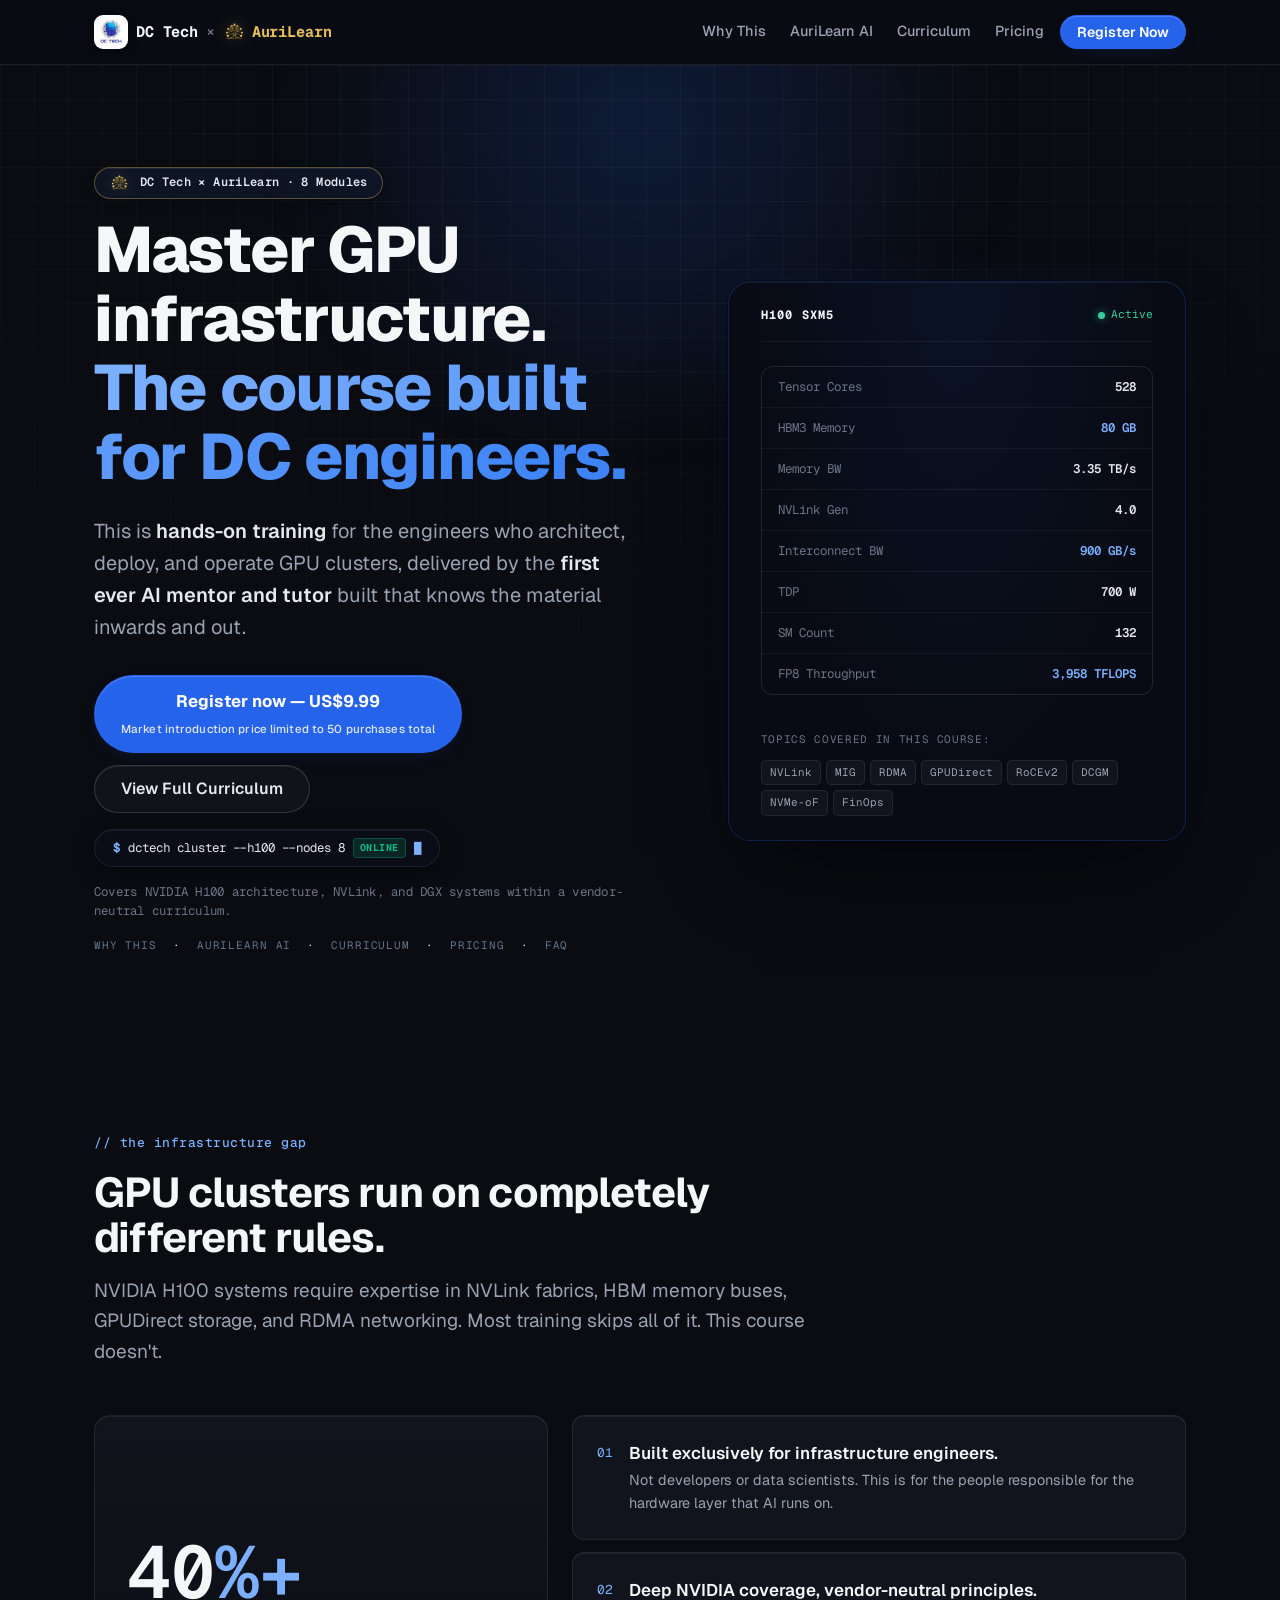
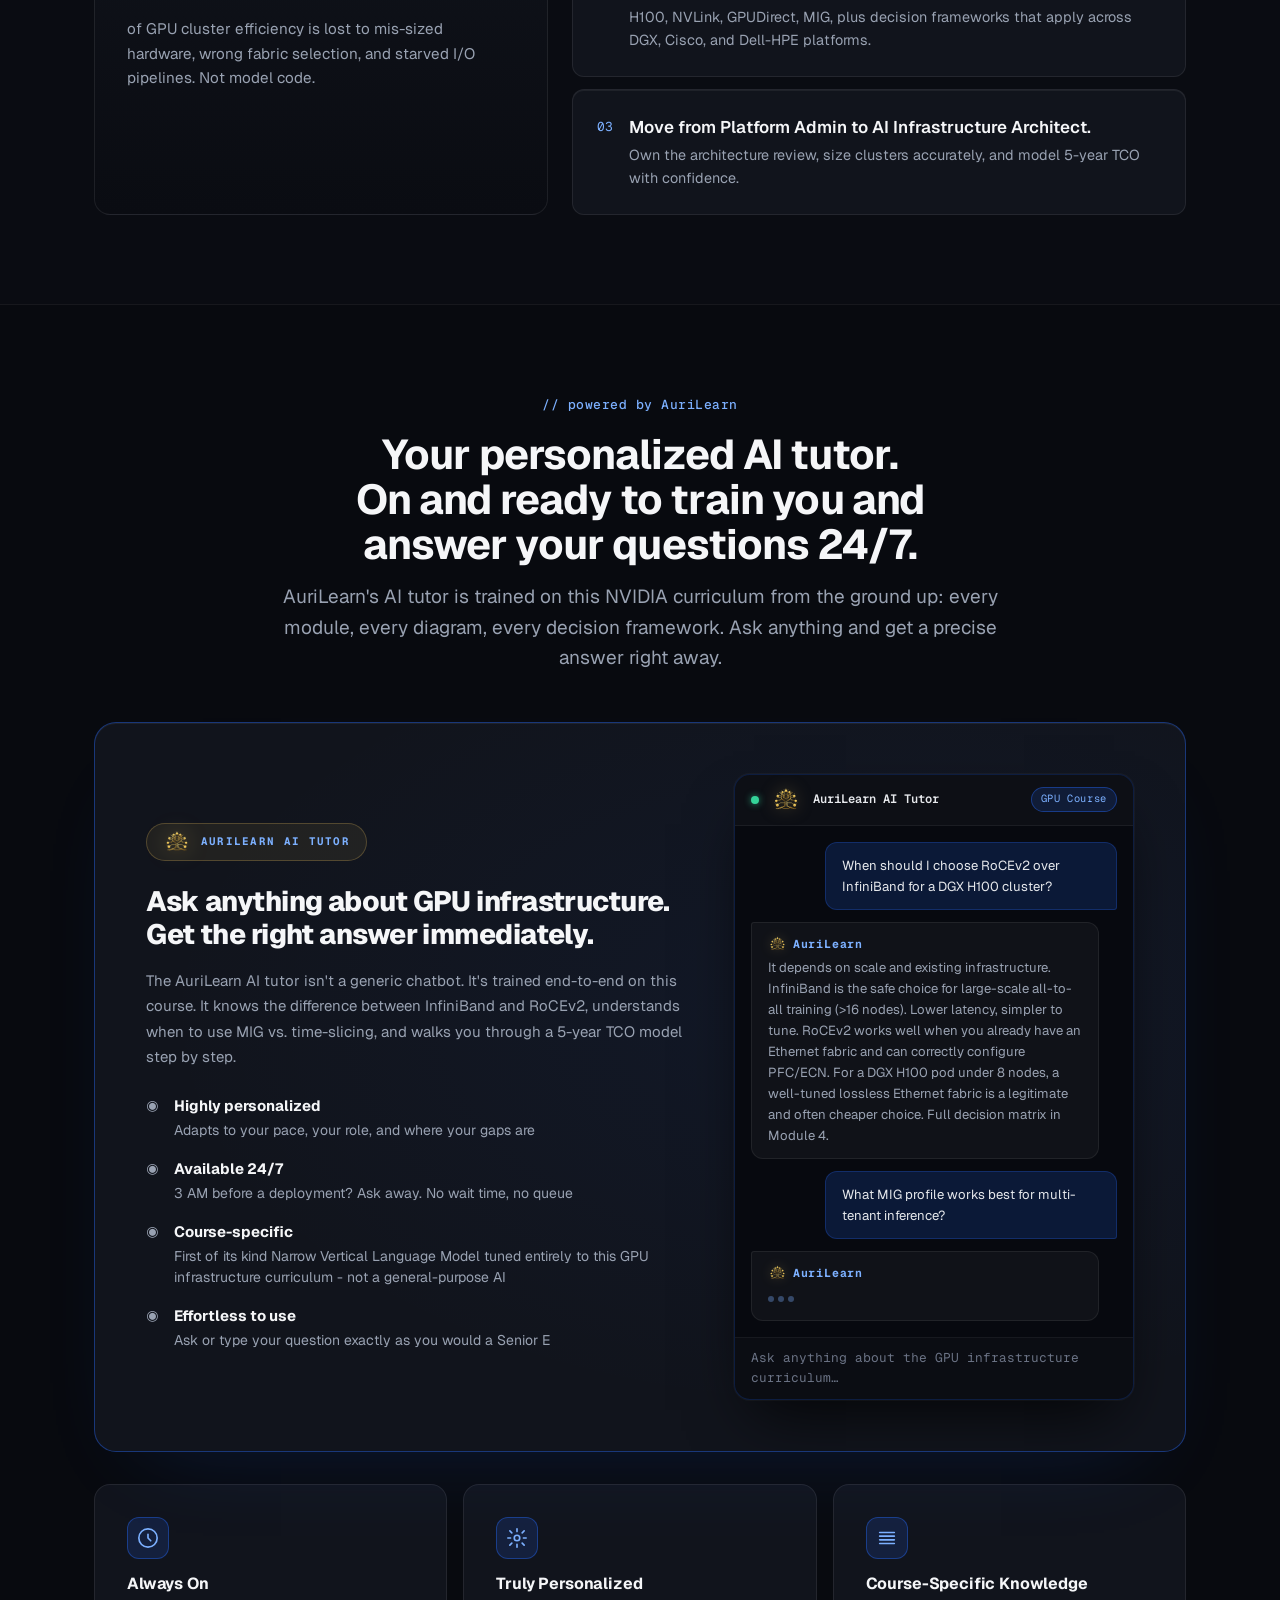
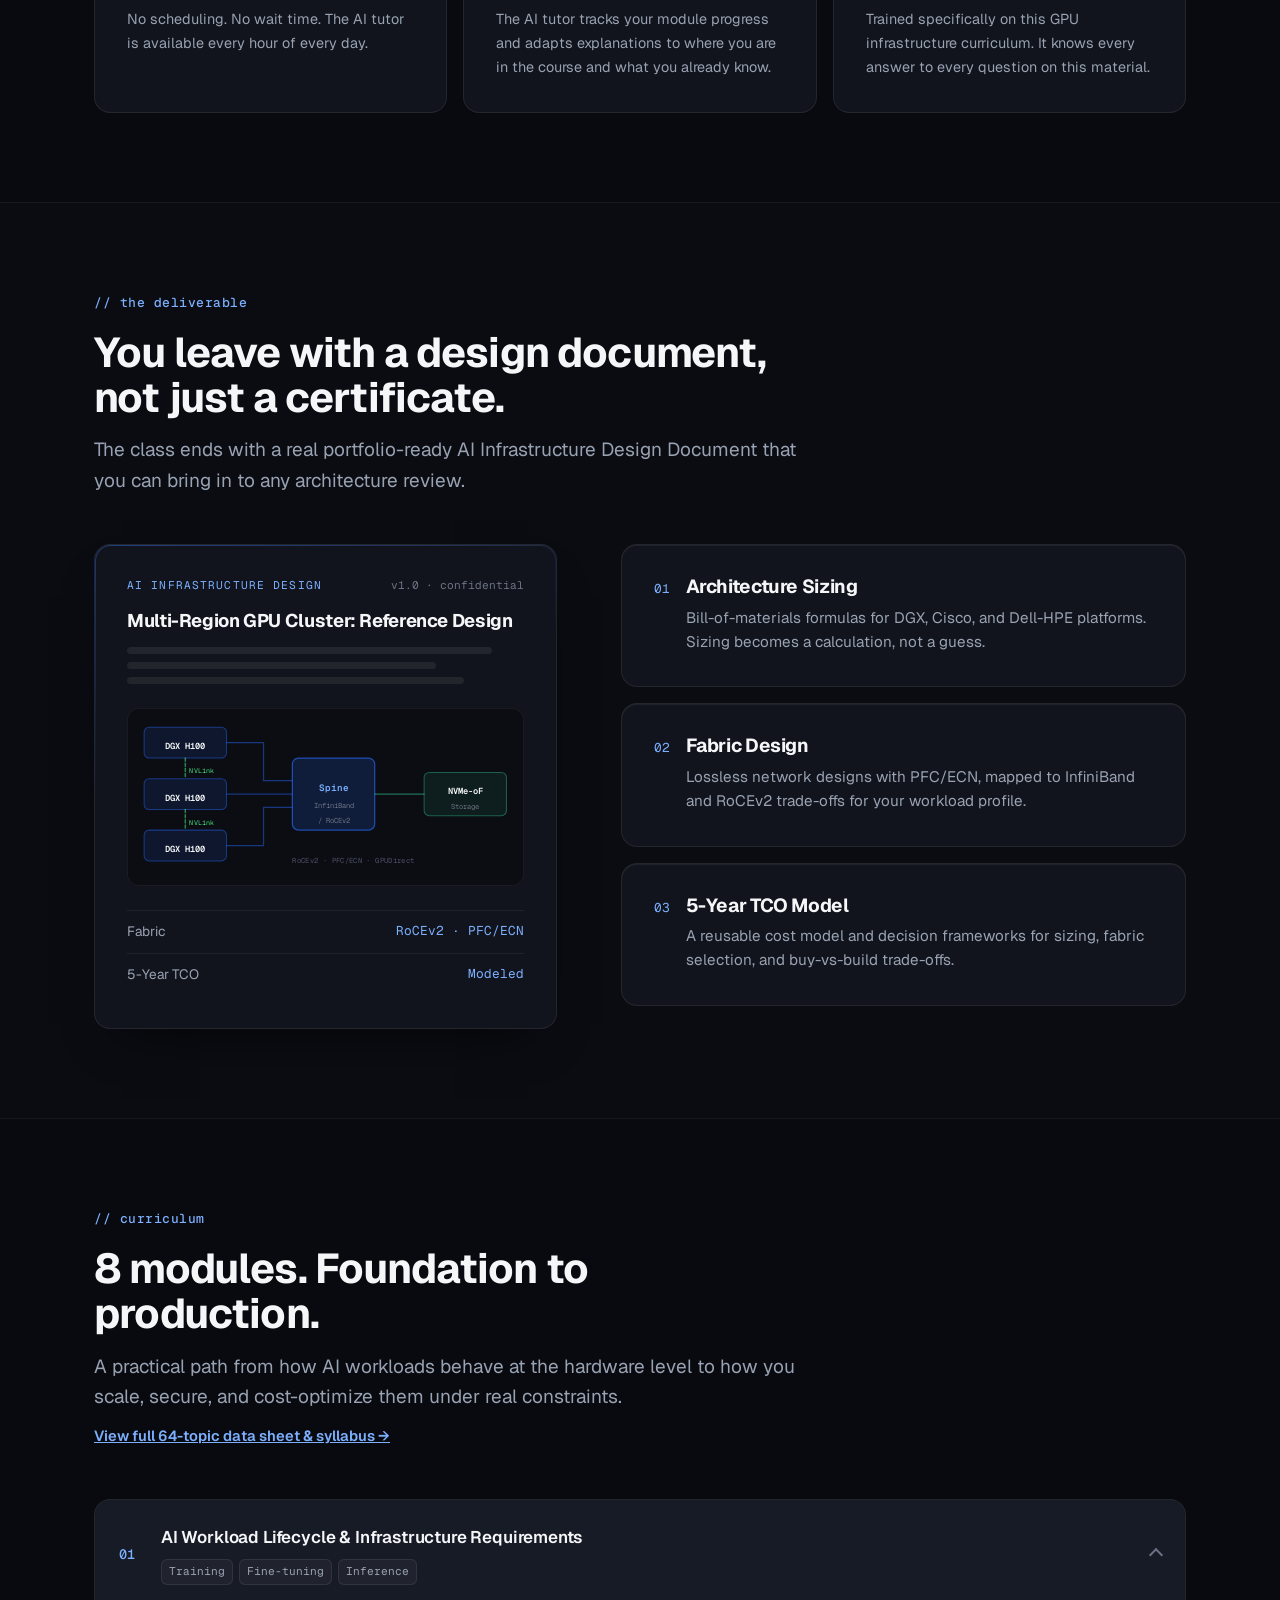
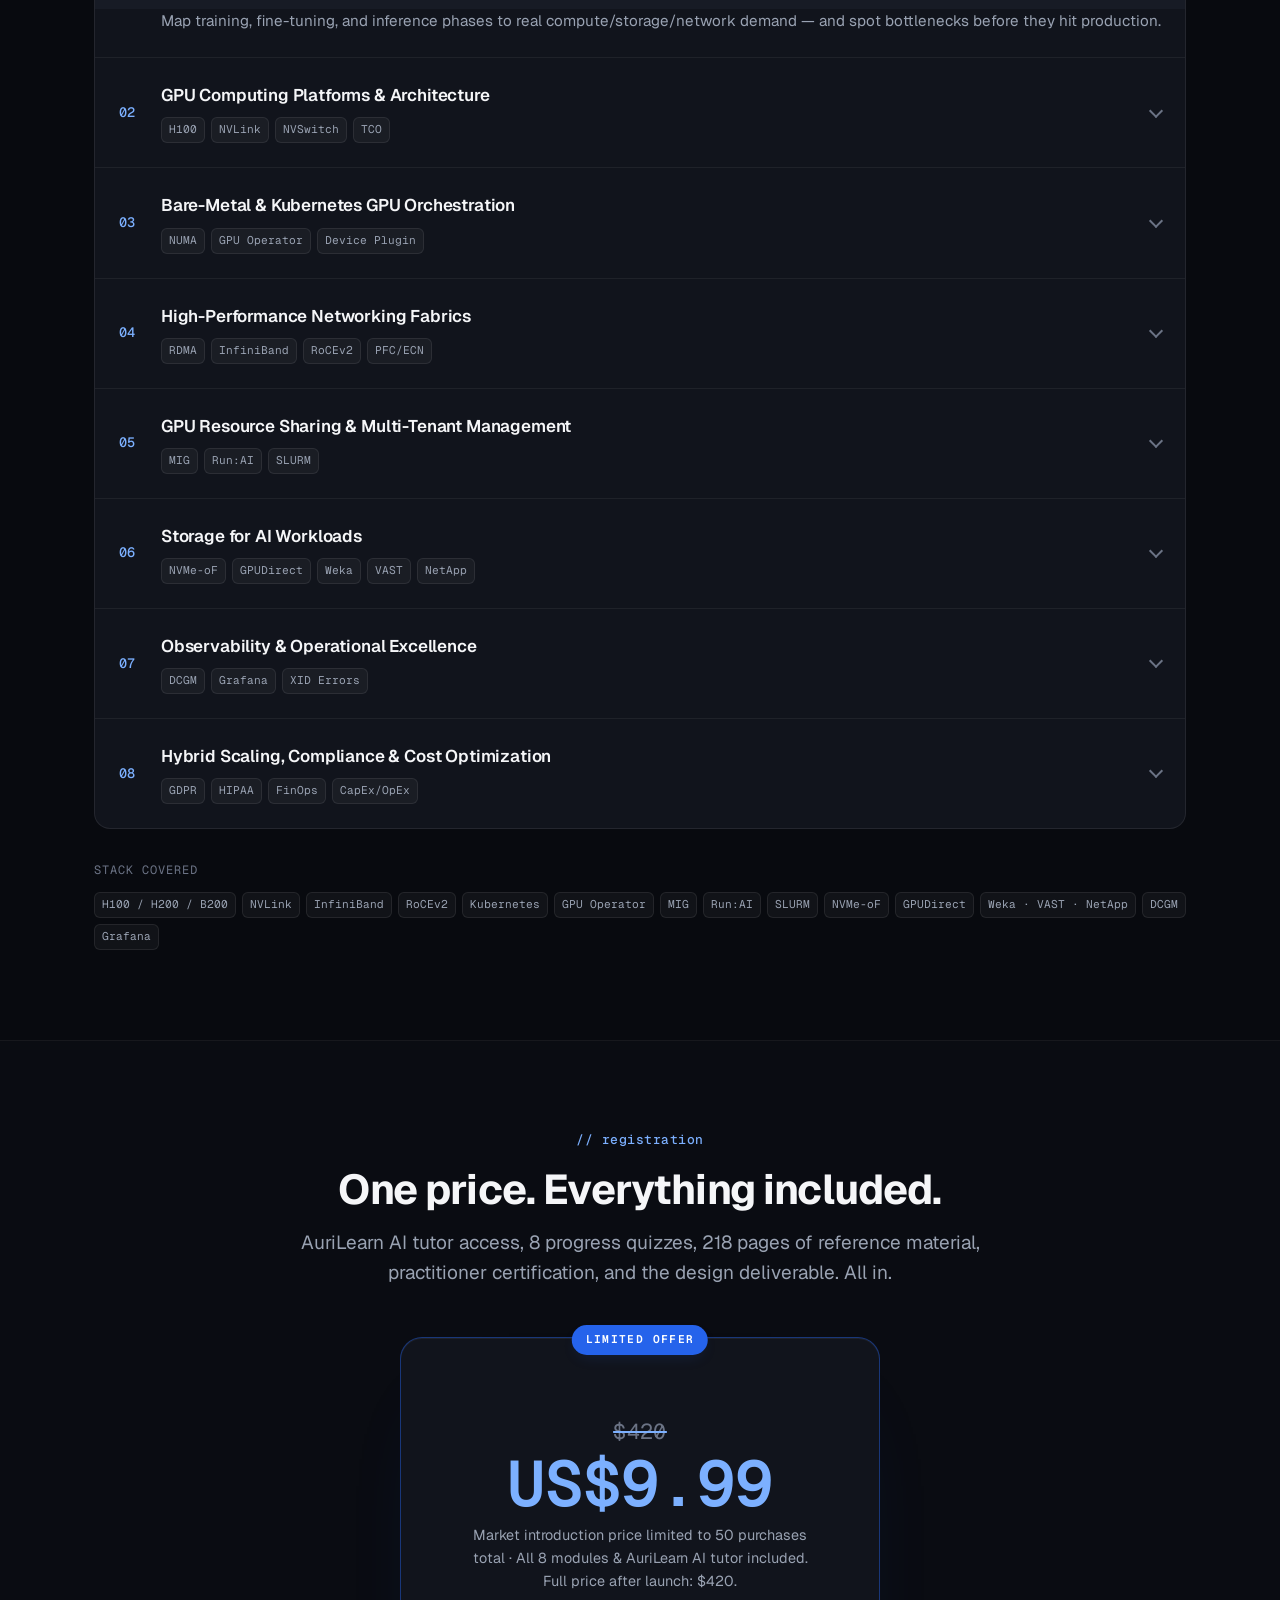
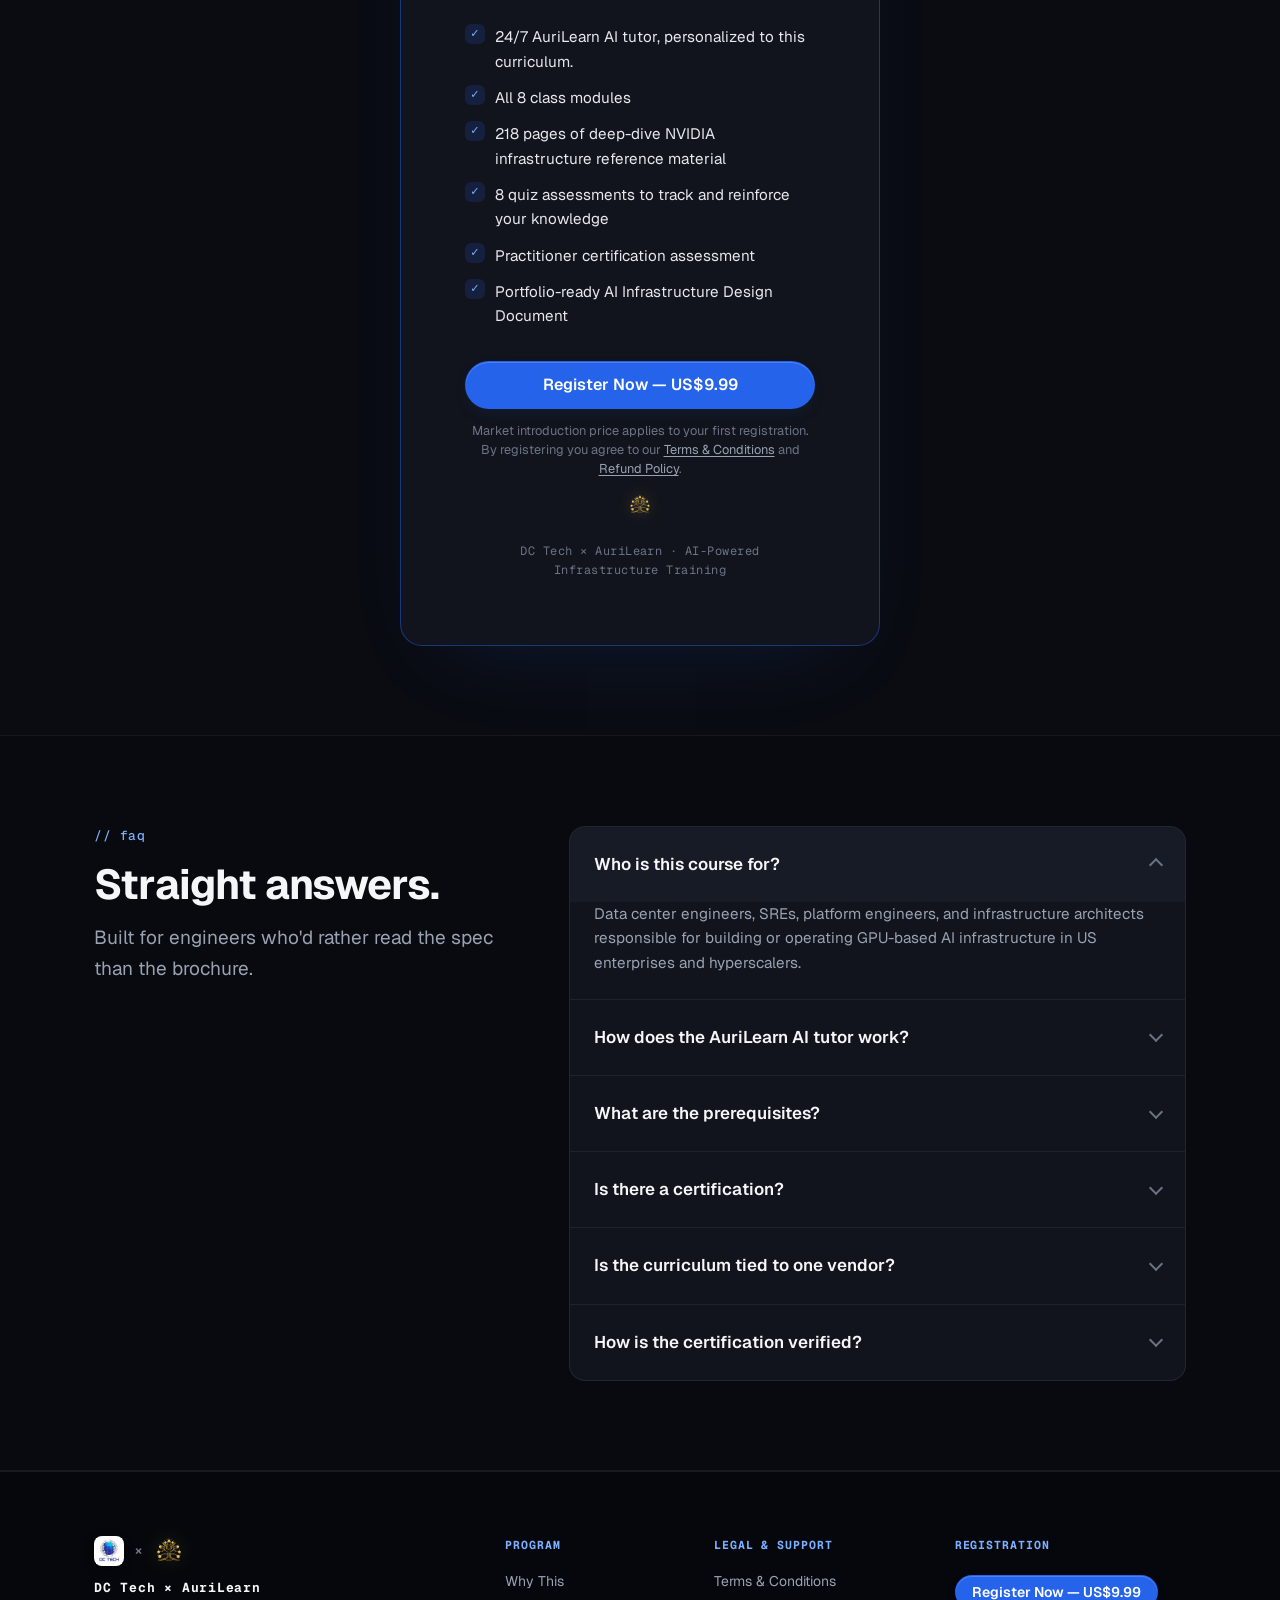
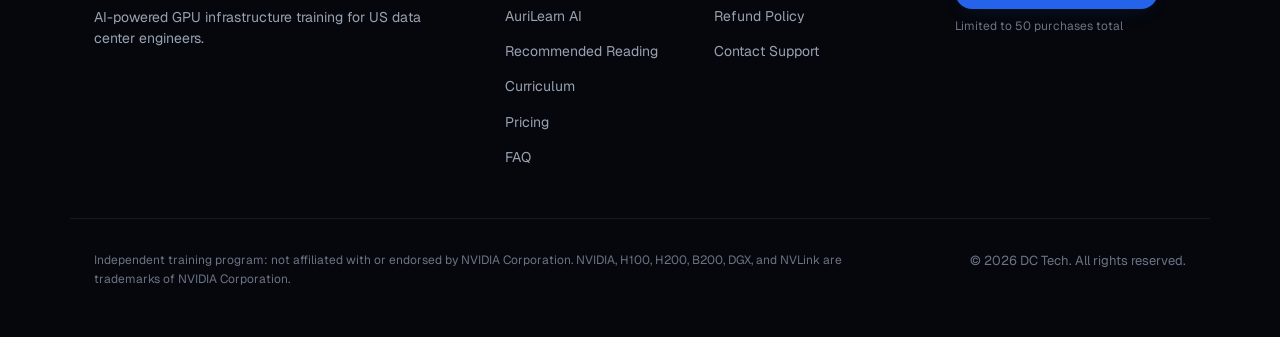
==== commit 1915994b: "feat: update market price from US to US.99 across the site" ====
--- a/index.html
+++ b/index.html
@@ -9,7 +9,7 @@
 
   <meta property="og:type" content="website" />
   <meta property="og:title" content="GPU Infrastructure Training for Data Center Engineers" />
-  <meta property="og:description" content="Master GPU-accelerated AI infrastructure. Powered by AuriLearn, your personalized AI tutor built into every module. Register for $10." />
+  <meta property="og:description" content="Master GPU-accelerated AI infrastructure. Powered by AuriLearn, your personalized AI tutor built into every module. Register for $9.99." />
   <meta property="og:image" content="assets/og-image.png" />
   <link rel="icon" type="image/png" href="assets/dctech-logo.png" />
   <link rel="apple-touch-icon" href="assets/dctech-logo.png" />
@@ -70,7 +70,7 @@
           </p>
           <div class="hero__actions hero-in" style="--d:.34s">
             <a class="btn btn--primary btn--lg js-cta-enroll" href="https://rzp.io/rzp/aJ456hU" target="_blank" rel="noopener noreferrer" data-cta="hero">
-              <span class="btn__main">Register now — US$10</span>
+              <span class="btn__main">Register now — US$9.99</span>
               <span class="btn__sub">Market introduction price limited to 50 purchases total</span>
             </a>
             <a class="btn btn--ghost btn--lg" href="#modules" data-cta="hero-syllabus">
@@ -472,7 +472,7 @@
           <div class="price__badge">LIMITED OFFER</div>
           <div class="price__amount price__amount--free">
             <span class="price__strike">$420</span>
-            <span class="price__num">US$10</span>
+            <span class="price__num">US$9.99</span>
           </div>
           <p class="price__note">Market introduction price limited to 50 purchases total · All 8 modules &amp; AuriLearn AI tutor included. Full price after launch: $420.</p>
           <ul class="price__list">
@@ -483,7 +483,7 @@
             <li>Practitioner certification assessment</li>
             <li>Portfolio-ready AI Infrastructure Design Document</li>
           </ul>
-          <a class="btn btn--primary btn--lg btn--block js-cta-enroll" href="https://rzp.io/rzp/aJ456hU" target="_blank" rel="noopener noreferrer" data-cta="pricing">Register Now — US$10</a>
+          <a class="btn btn--primary btn--lg btn--block js-cta-enroll" href="https://rzp.io/rzp/aJ456hU" target="_blank" rel="noopener noreferrer" data-cta="pricing">Register Now — US$9.99</a>
           <p class="price__terms">Market introduction price applies to your first registration. By registering you agree to our <a href="terms.html">Terms &amp; Conditions</a> and <a href="terms.html#refunds">Refund Policy</a>.</p>
           <div class="price__trust-wrap">
             <img src="assets/aurilearn-tree.svg" alt="AuriLearn" class="price-auri-tree" />
@@ -575,7 +575,7 @@
       <!-- Action -->
       <div class="footer__action-col">
         <p class="footer__group-title">Registration</p>
-        <a class="btn btn--primary btn--sm js-cta-enroll" href="https://rzp.io/rzp/aJ456hU" target="_blank" rel="noopener noreferrer" data-cta="footer">Register Now — US$10</a>
+        <a class="btn btn--primary btn--sm js-cta-enroll" href="https://rzp.io/rzp/aJ456hU" target="_blank" rel="noopener noreferrer" data-cta="footer">Register Now — US$9.99</a>
         <span class="footer__action-sub">Limited to 50 purchases total</span>
       </div>
     </div>
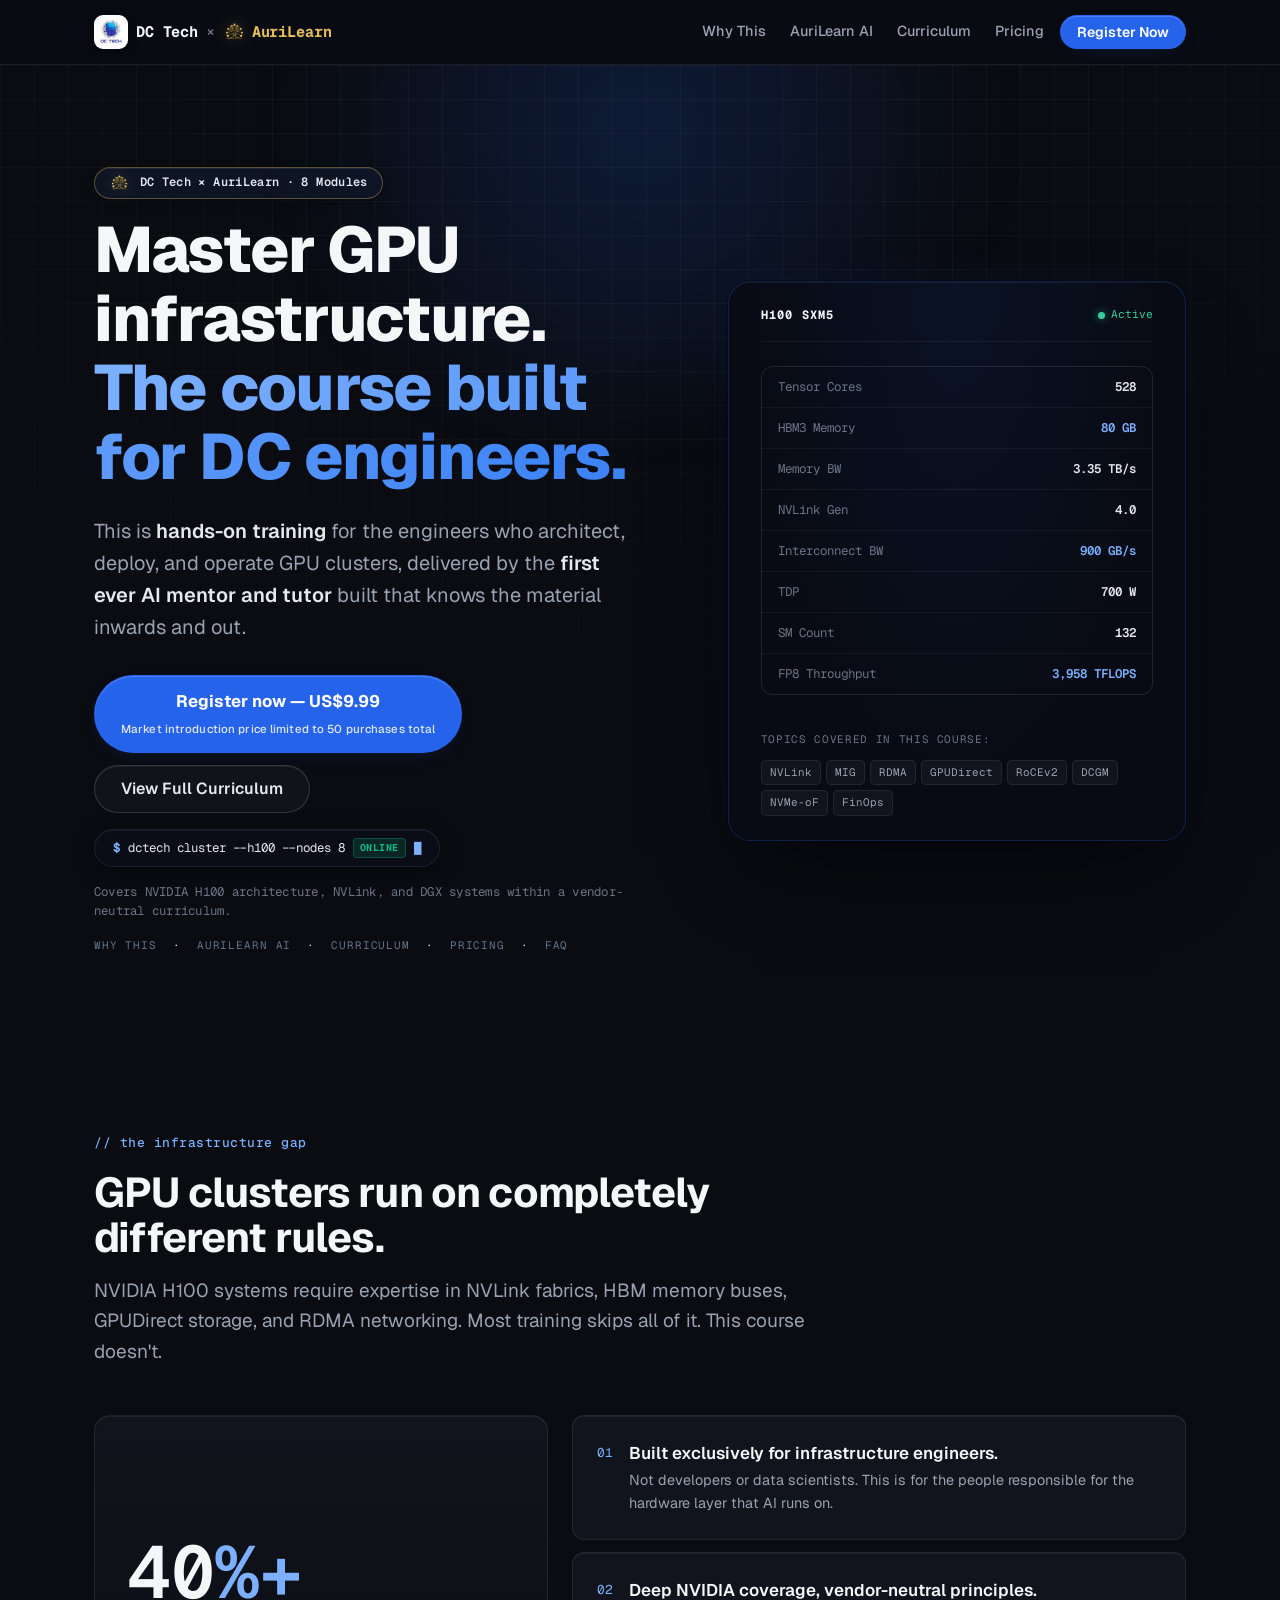
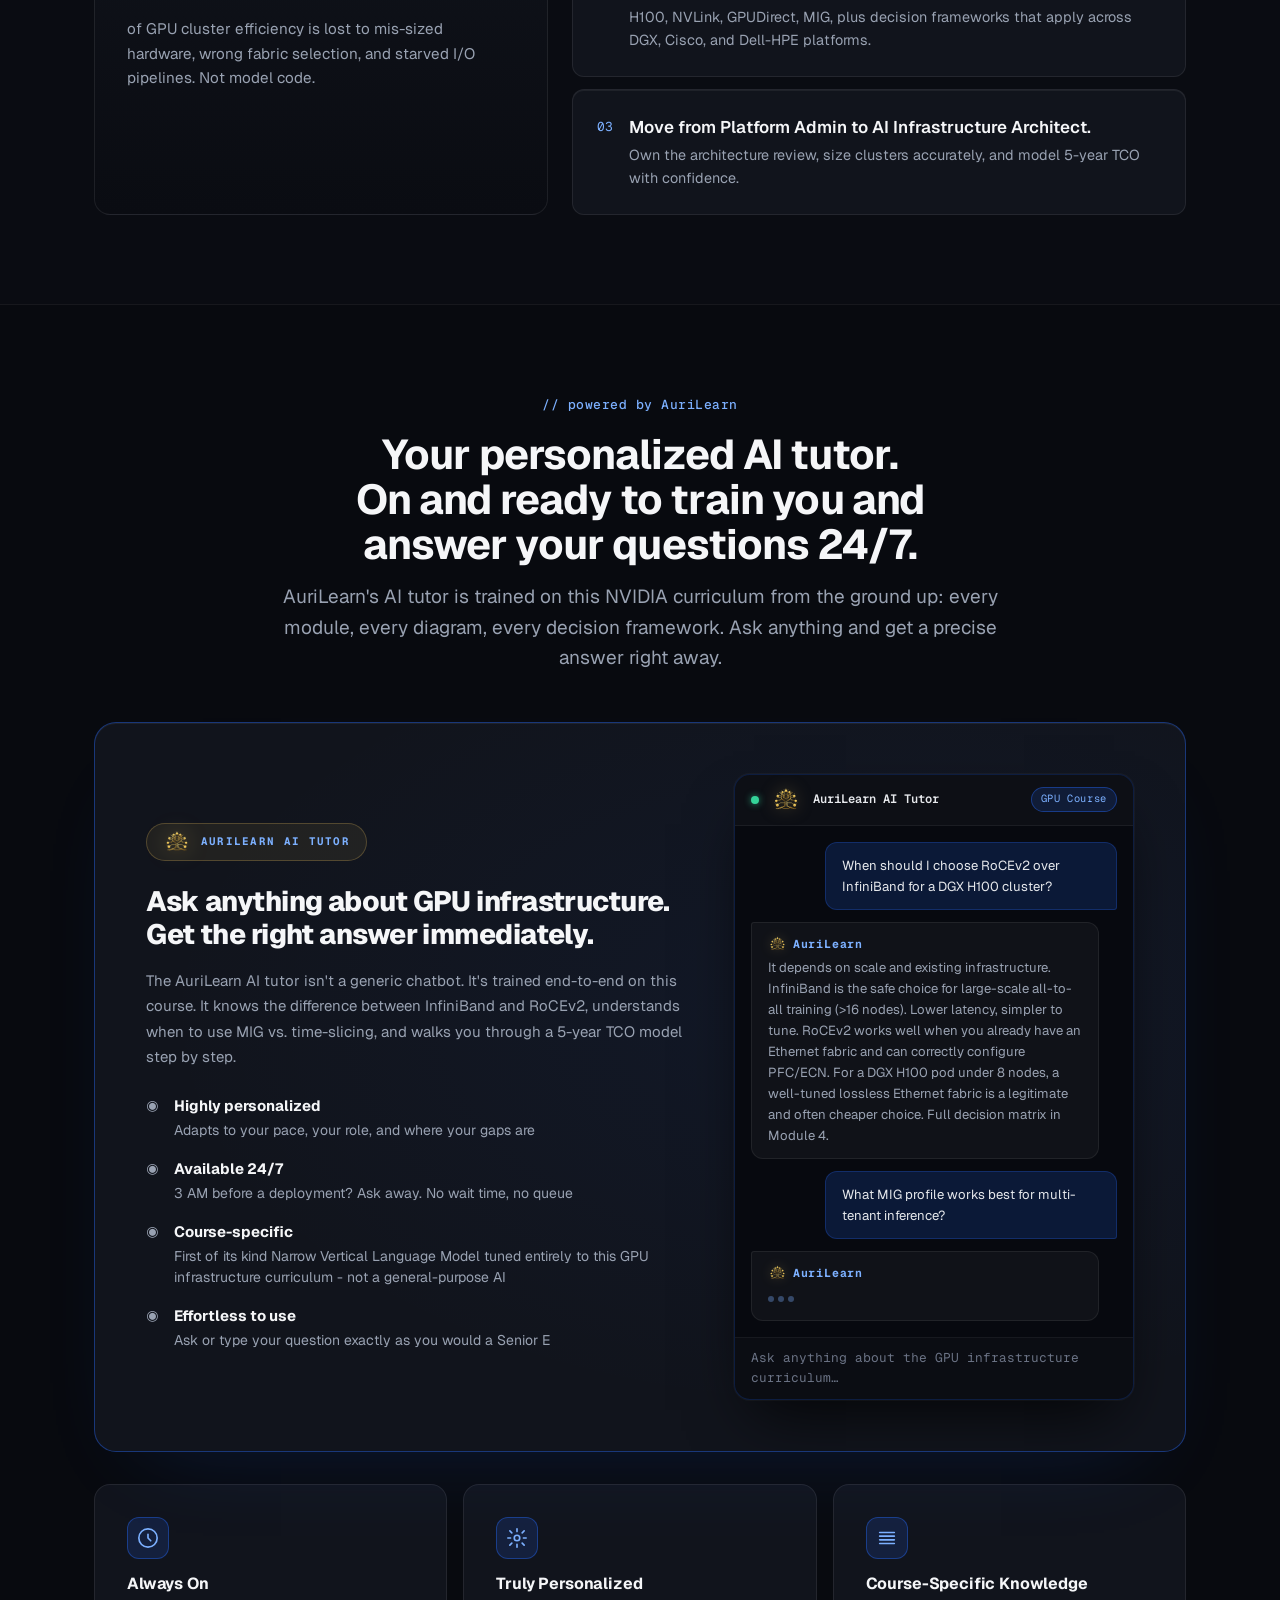
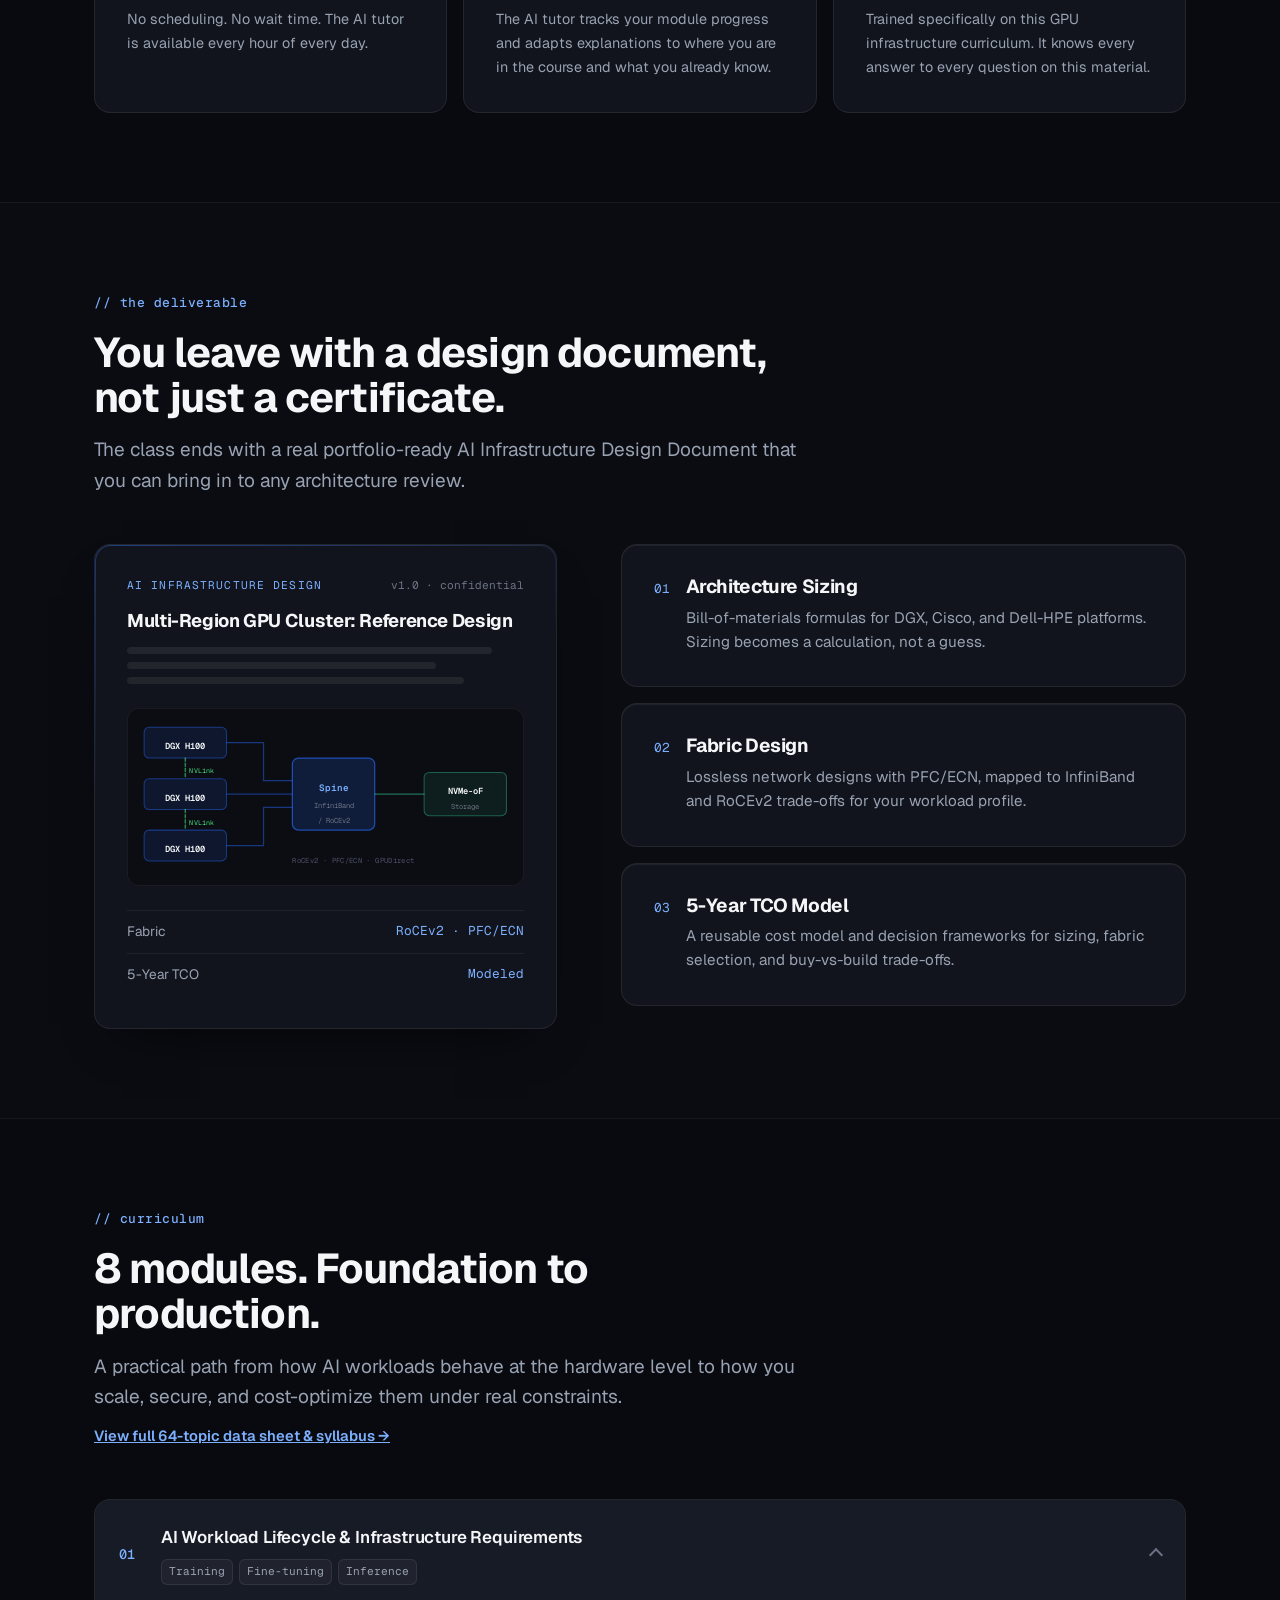
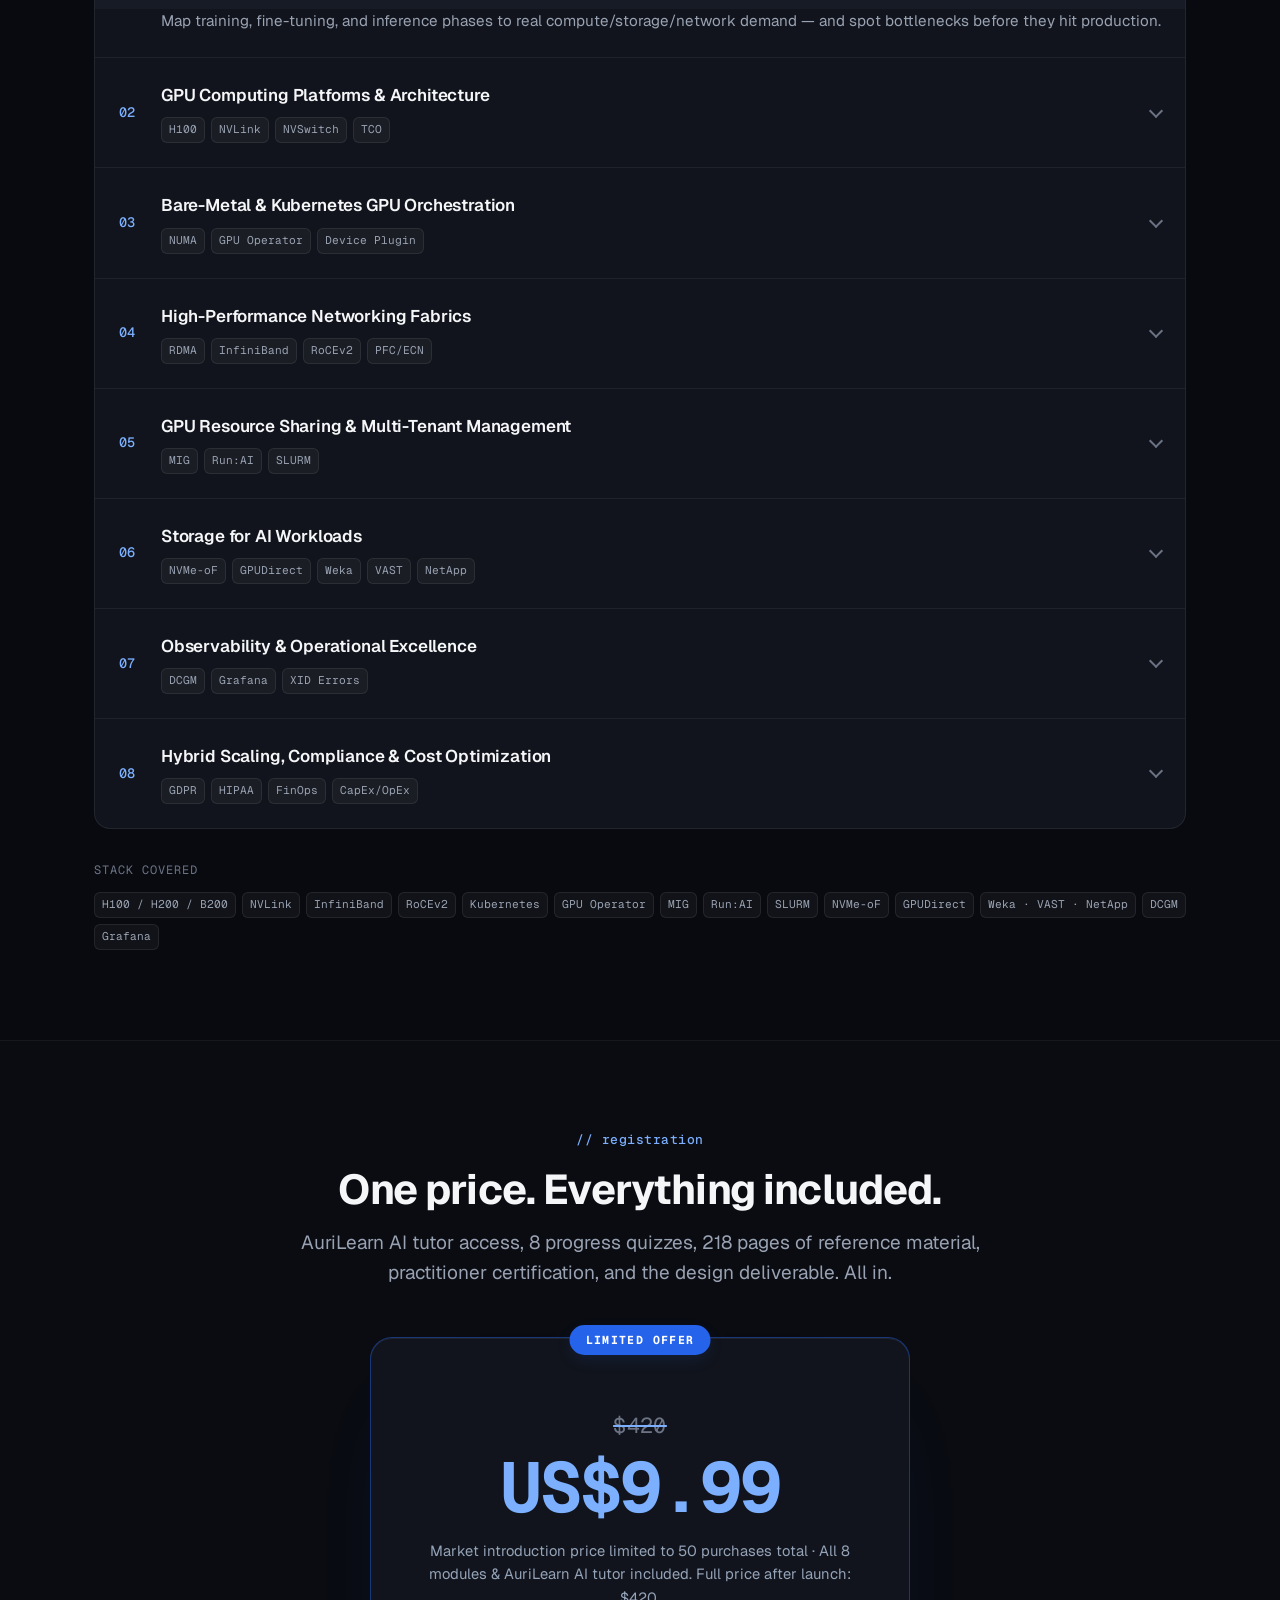
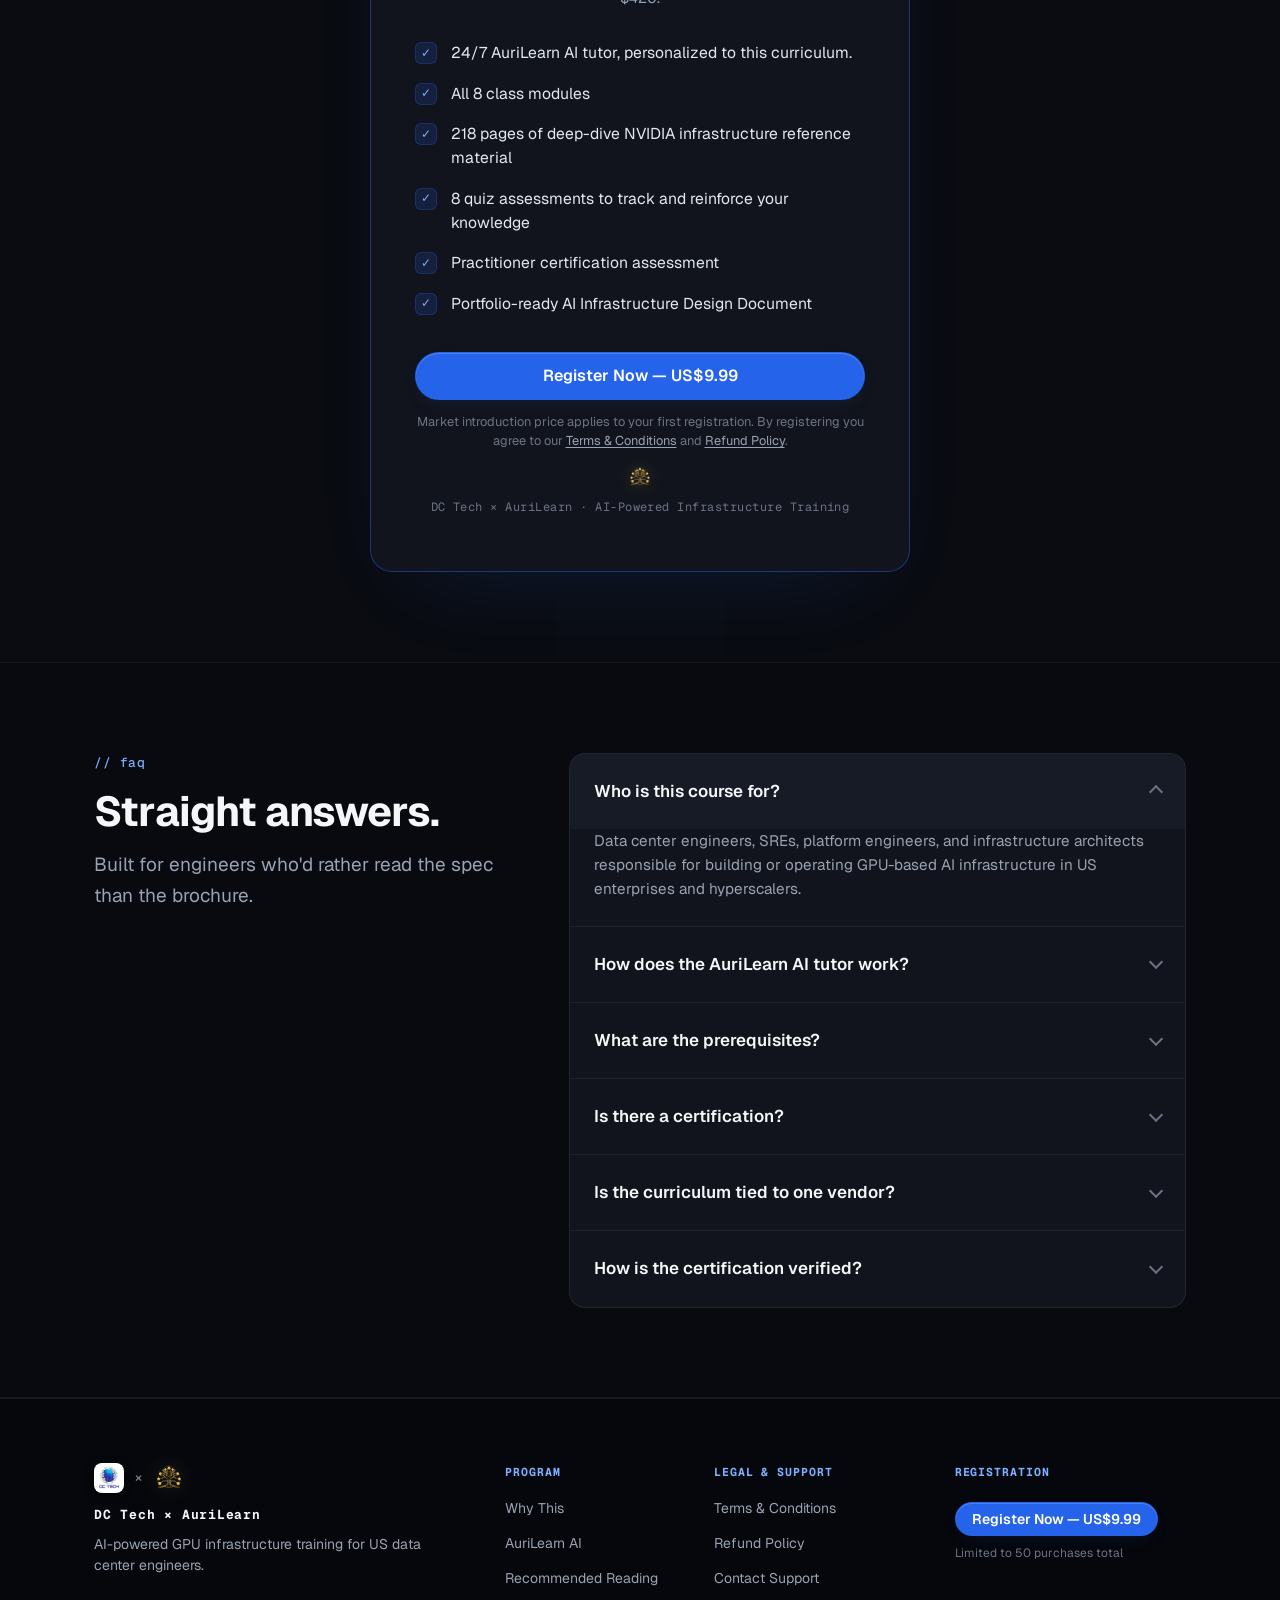
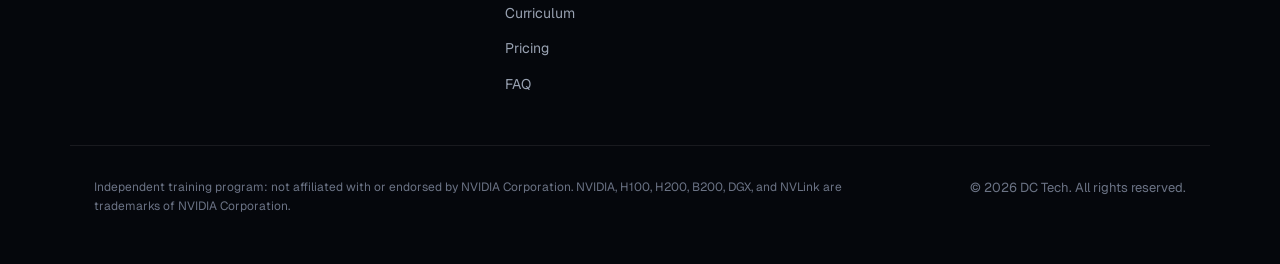
==== commit 60412b4b: "feat: install Meta Pixel 1819973829248634 across all pages with PageView and InitiateCheckout event " ====
--- a/index.html
+++ b/index.html
@@ -14,11 +14,26 @@
   <link rel="icon" type="image/png" href="assets/dctech-logo.png" />
   <link rel="apple-touch-icon" href="assets/dctech-logo.png" />
 
-  <link rel="preconnect" href="https://fonts.googleapis.com" />
-  <link rel="preconnect" href="https://fonts.gstatic.com" crossorigin />
   <link rel="stylesheet" href="https://fonts.googleapis.com/css2?family=Geist:wght@400;500;600;700;800&family=Geist+Mono:wght@400;500;600&display=swap" />
-
   <link rel="stylesheet" href="styles.css" />
+
+  <!-- Meta Pixel Code -->
+  <script>
+  !function(f,b,e,v,n,t,s)
+  {if(f.fbq)return;n=f.fbq=function(){n.callMethod?
+  n.callMethod.apply(n,arguments):n.queue.push(arguments)};
+  if(!f._fbq)f._fbq=n;n.push=n;n.loaded=!0;n.version='2.0';
+  n.queue=[];t=b.createElement(e);t.async=!0;
+  t.src=v;s=b.getElementsByTagName(e)[0];
+  s.parentNode.insertBefore(t,s)}(window, document,'script',
+  'https://connect.facebook.net/en_US/fbevents.js');
+  fbq('init', '1819973829248634');
+  fbq('track', 'PageView');
+  </script>
+  <noscript><img height="1" width="1" style="display:none"
+  src="https://www.facebook.com/tr?id=1819973829248634&ev=PageView&noscript=1"
+  /></noscript>
+  <!-- End Meta Pixel Code -->
 </head>
 <body>
   <a class="skip-link" href="#pricing">Skip to registration</a>
--- a/styles.css
+++ b/styles.css
@@ -1474,29 +1474,29 @@
 
 /* ---------- PRICING ---------- */
 .price {
-  max-width: 480px; margin-inline: auto; position: relative;
+  max-width: 540px; margin-inline: auto; position: relative;
   background: var(--surface-1); border: 1px solid var(--accent-line); border-radius: var(--r-xl);
   box-shadow: inset 0 1px 0 var(--highlight), 0 40px 90px -50px var(--accent-glow);
-  padding: clamp(var(--s-6), 5vw, var(--s-8)); text-align: center;
+  padding: clamp(36px, 5.5vw, 54px) clamp(24px, 5vw, 44px); text-align: center;
 }
 .price__badge {
   position: absolute; top: -13px; left: 50%; transform: translateX(-50%);
-  font-family: var(--font-mono); font-size: .7rem; font-weight: 600; letter-spacing: .12em;
-  background: var(--accent); color: #fff; padding: 6px 14px; border-radius: var(--r-pill);
-  box-shadow: 0 6px 16px -6px var(--accent-glow);
-}
-.price__amount { display: flex; align-items: flex-start; justify-content: center; gap: 4px; margin-top: var(--s-3); }
-.price__amount--free { flex-direction: column; align-items: center; gap: 4px; }
-.price__strike { font-family: var(--font-mono); font-size: 1.35rem; color: var(--text-faint); text-decoration: line-through; text-decoration-color: var(--accent-text); letter-spacing: .02em; }
+  font-family: var(--font-mono); font-size: .72rem; font-weight: 700; letter-spacing: .12em;
+  background: var(--accent); color: #fff; padding: 6px 16px; border-radius: var(--r-pill);
+  box-shadow: 0 6px 18px -4px var(--accent-glow);
+}
+.price__amount { display: flex; align-items: flex-start; justify-content: center; gap: 4px; margin-top: var(--s-4); }
+.price__amount--free { flex-direction: column; align-items: center; gap: 8px; }
+.price__strike { font-family: var(--font-mono); font-size: 1.35rem; color: var(--text-faint); text-decoration: line-through; text-decoration-color: var(--accent-text); letter-spacing: .02em; margin-bottom: 2px; }
 .price__cur { font-family: var(--font-mono); font-size: 1.6rem; color: var(--text-muted); margin-top: 8px; }
-.price__num { font-family: var(--font-mono); font-weight: 600; font-size: 4rem; line-height: 1; color: var(--text-strong); font-variant-numeric: tabular-nums; }
+.price__num { font-family: var(--font-mono); font-weight: 700; font-size: clamp(3.2rem, 8vw, 4.4rem); line-height: 1; color: var(--accent-text); font-variant-numeric: tabular-nums; letter-spacing: -0.03em; }
 .price__amount--free .price__num { color: var(--accent-text); }
 .price__per { font-family: var(--font-mono); font-size: .85rem; color: var(--text-faint); margin-top: 10px; letter-spacing: .05em; }
-.price__note { color: var(--text-muted); font-size: .9rem; margin-top: var(--s-2); }
-.price__list { list-style: none; padding: 0; margin: var(--s-6) 0; display: grid; gap: var(--s-3); text-align: left; }
-.price__list li { position: relative; padding-left: 30px; color: var(--text); font-size: .95rem; }
-.price__list li::before { content: "✓"; position: absolute; left: 0; top: -1px; width: 20px; height: 20px; display: grid; place-items: center; font-size: .7rem; color: var(--accent-text); background: var(--accent-soft); border-radius: 6px; }
-.price__trust { font-family: var(--font-mono); font-size: .75rem; letter-spacing: .04em; color: var(--text-faint); margin-top: var(--s-4); }
+.price__note { color: #94A3B8; font-size: .92rem; line-height: 1.6; margin-top: 16px; max-width: 440px; margin-inline: auto; }
+.price__list { list-style: none; padding: 0; margin: 32px 0 36px; display: grid; gap: 16px; text-align: left; }
+.price__list li { position: relative; padding-left: 36px; color: #E2E8F0; font-size: .98rem; line-height: 1.55; }
+.price__list li::before { content: "✓"; position: absolute; left: 0; top: 1px; width: 22px; height: 22px; display: grid; place-items: center; font-size: .75rem; font-weight: 700; color: var(--accent-text); background: var(--accent-soft); border: 1px solid rgba(37, 99, 235, 0.25); border-radius: 6px; }
+.price__trust { font-family: var(--font-mono); font-size: .75rem; letter-spacing: .04em; color: var(--text-faint); margin-top: 0; }
 .price__alt { font-size: .9rem; color: var(--text-muted); margin-top: var(--s-4); }
 .price__alt a { color: var(--accent-text); font-weight: 500; }
 .price__alt a:hover { text-decoration: underline; }
@@ -1921,11 +1921,11 @@
 
 /* --- PRICING --- */
 @media (max-width: 560px) {
-  .price { padding: var(--s-6) var(--s-5); }
+  .price { padding: 32px 20px; }
   .price__num { font-size: 3rem; }
-  .price__strike { font-size: 1.1rem; }
-  .price__list { gap: var(--s-3); margin: var(--s-5) 0; }
-  .price__list li { font-size: .9rem; padding-left: 26px; }
+  .price__strike { font-size: 1.15rem; }
+  .price__list { gap: 14px; margin: 24px 0 28px; }
+  .price__list li { font-size: .92rem; padding-left: 32px; line-height: 1.5; }
   .price__trust { font-size: .7rem; }
 }
 
